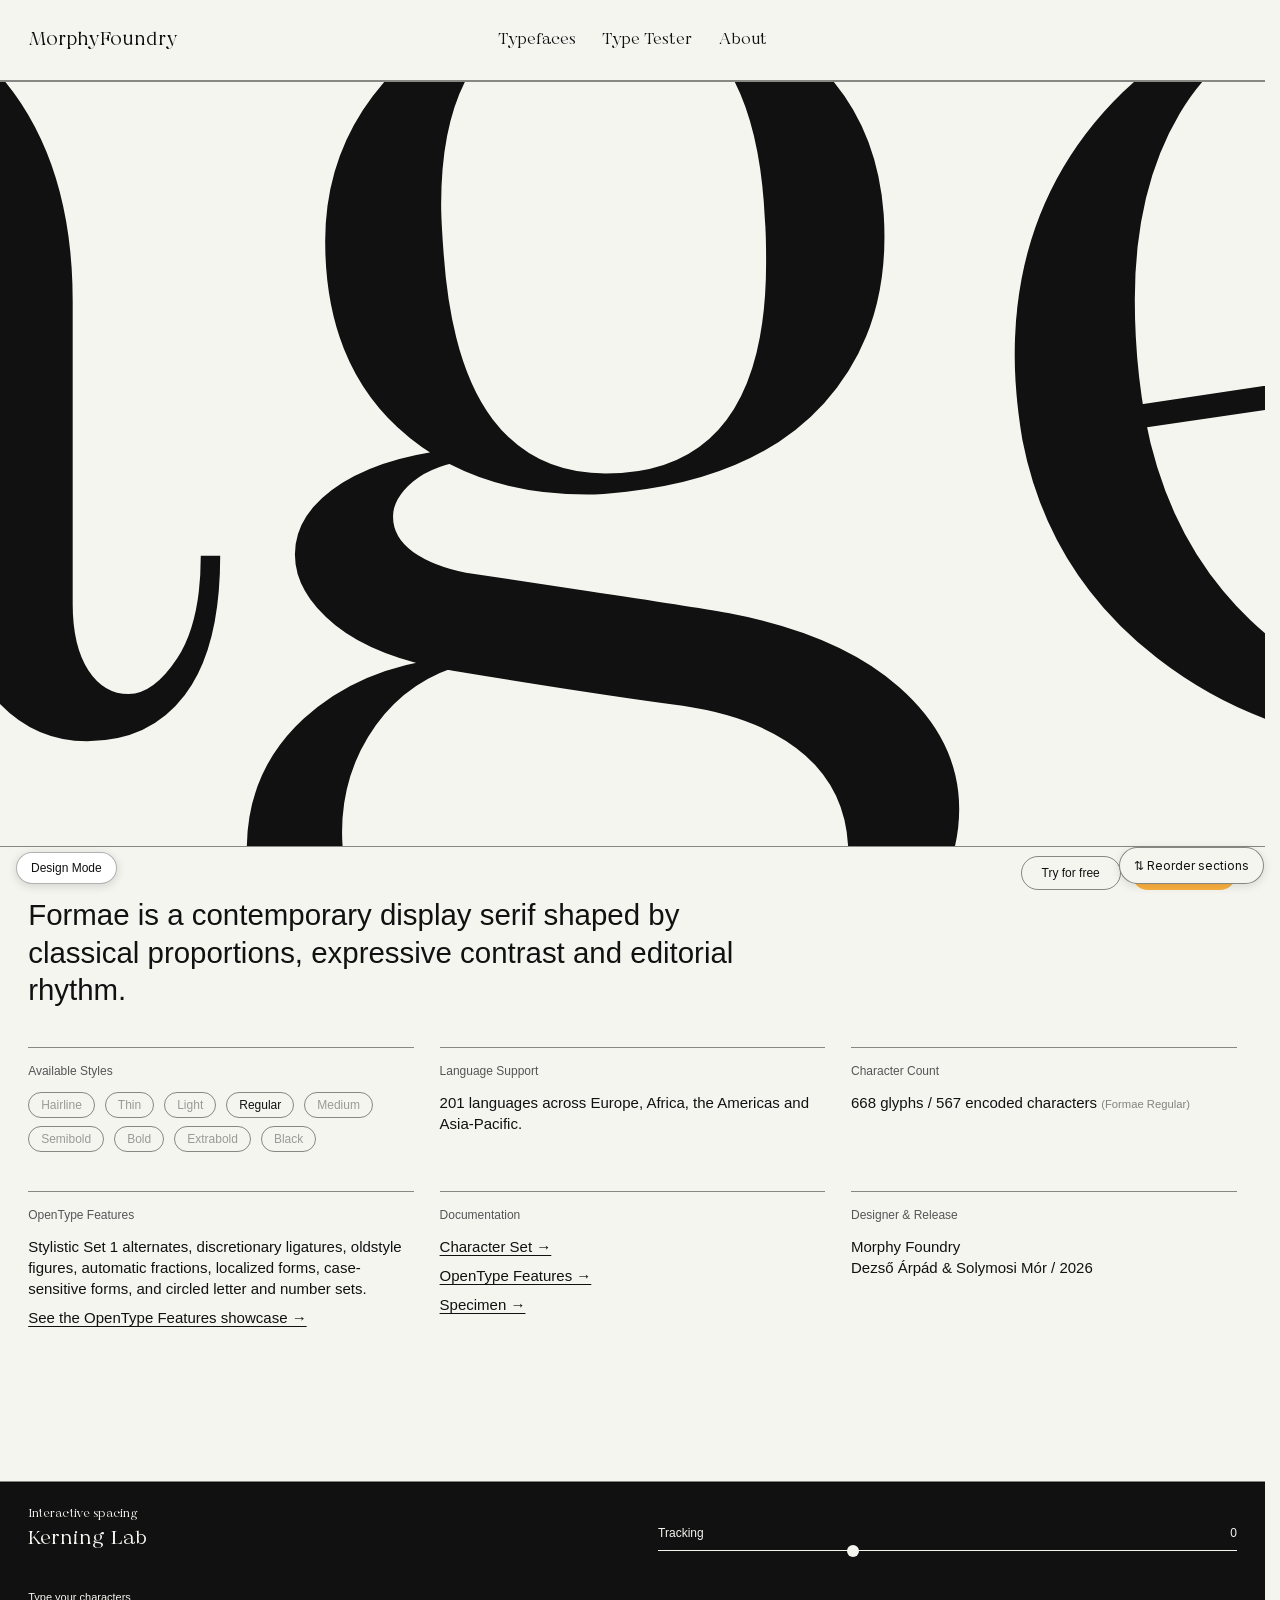
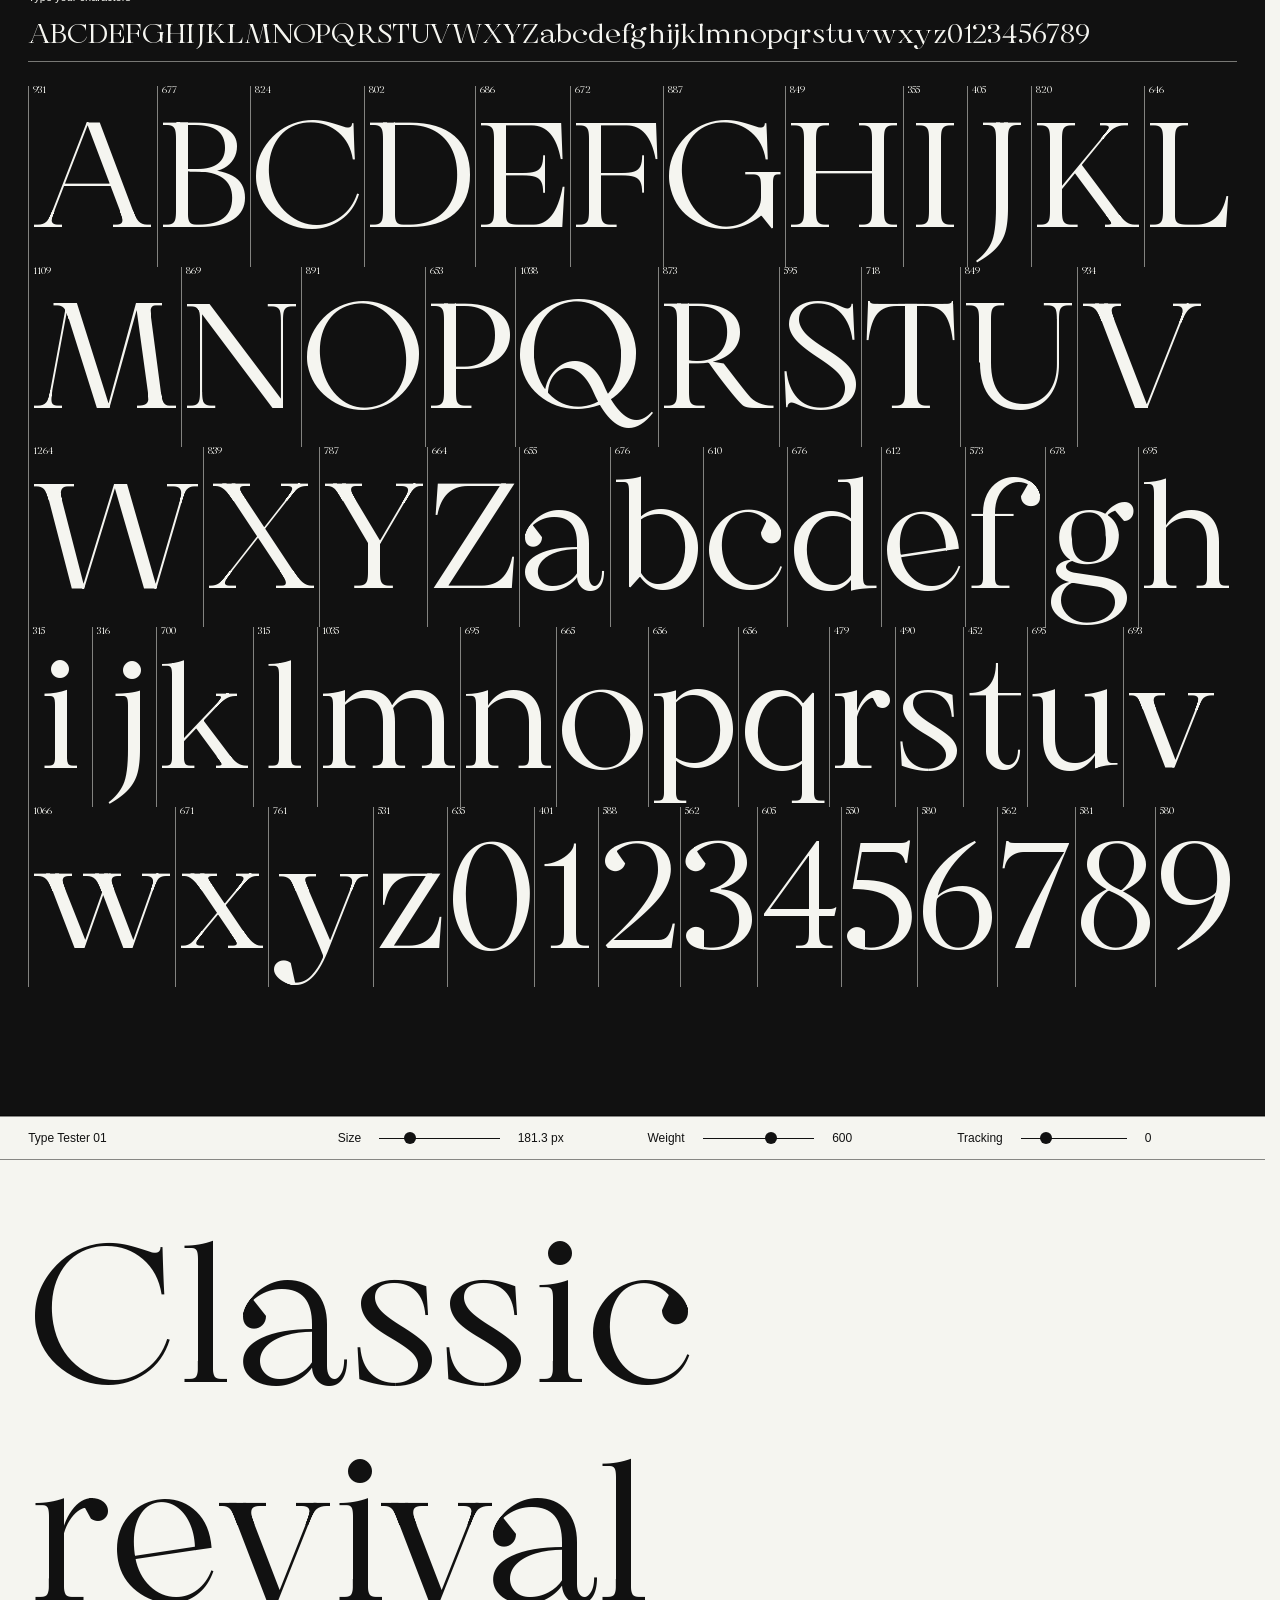
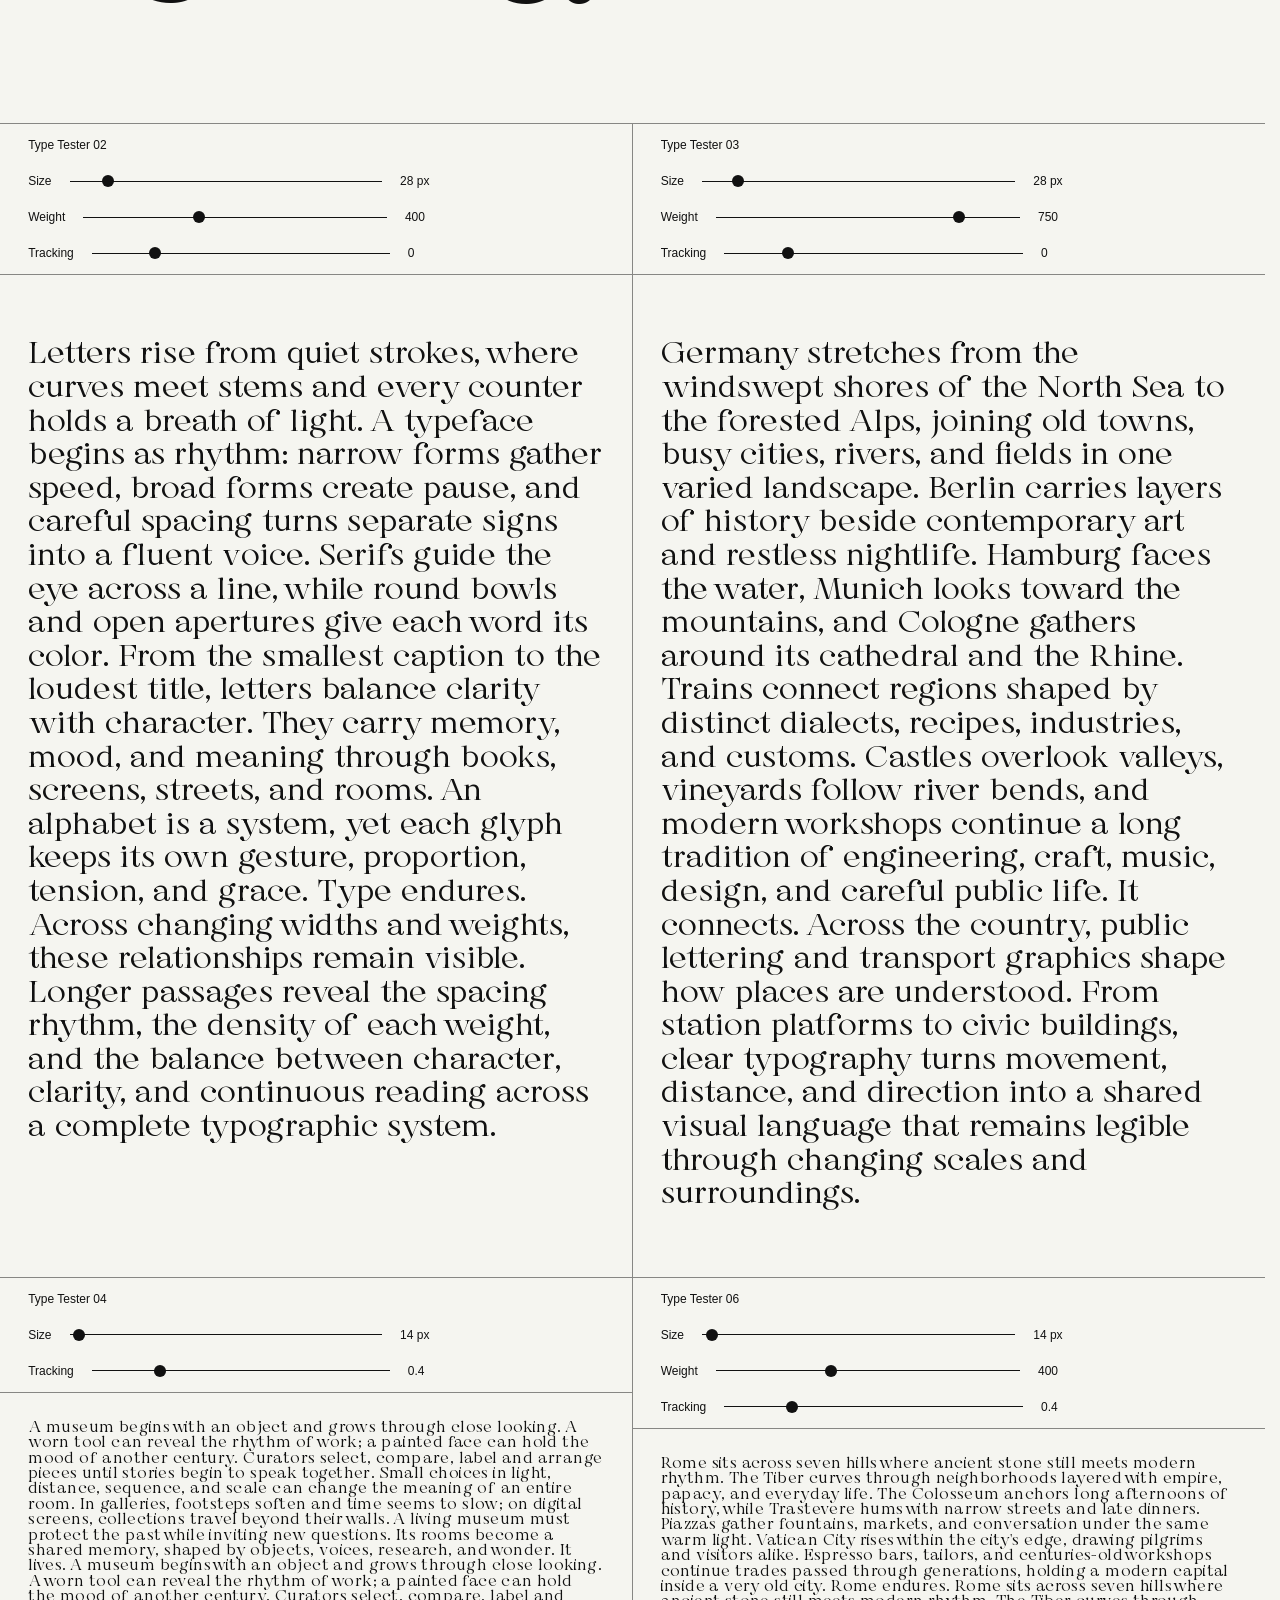
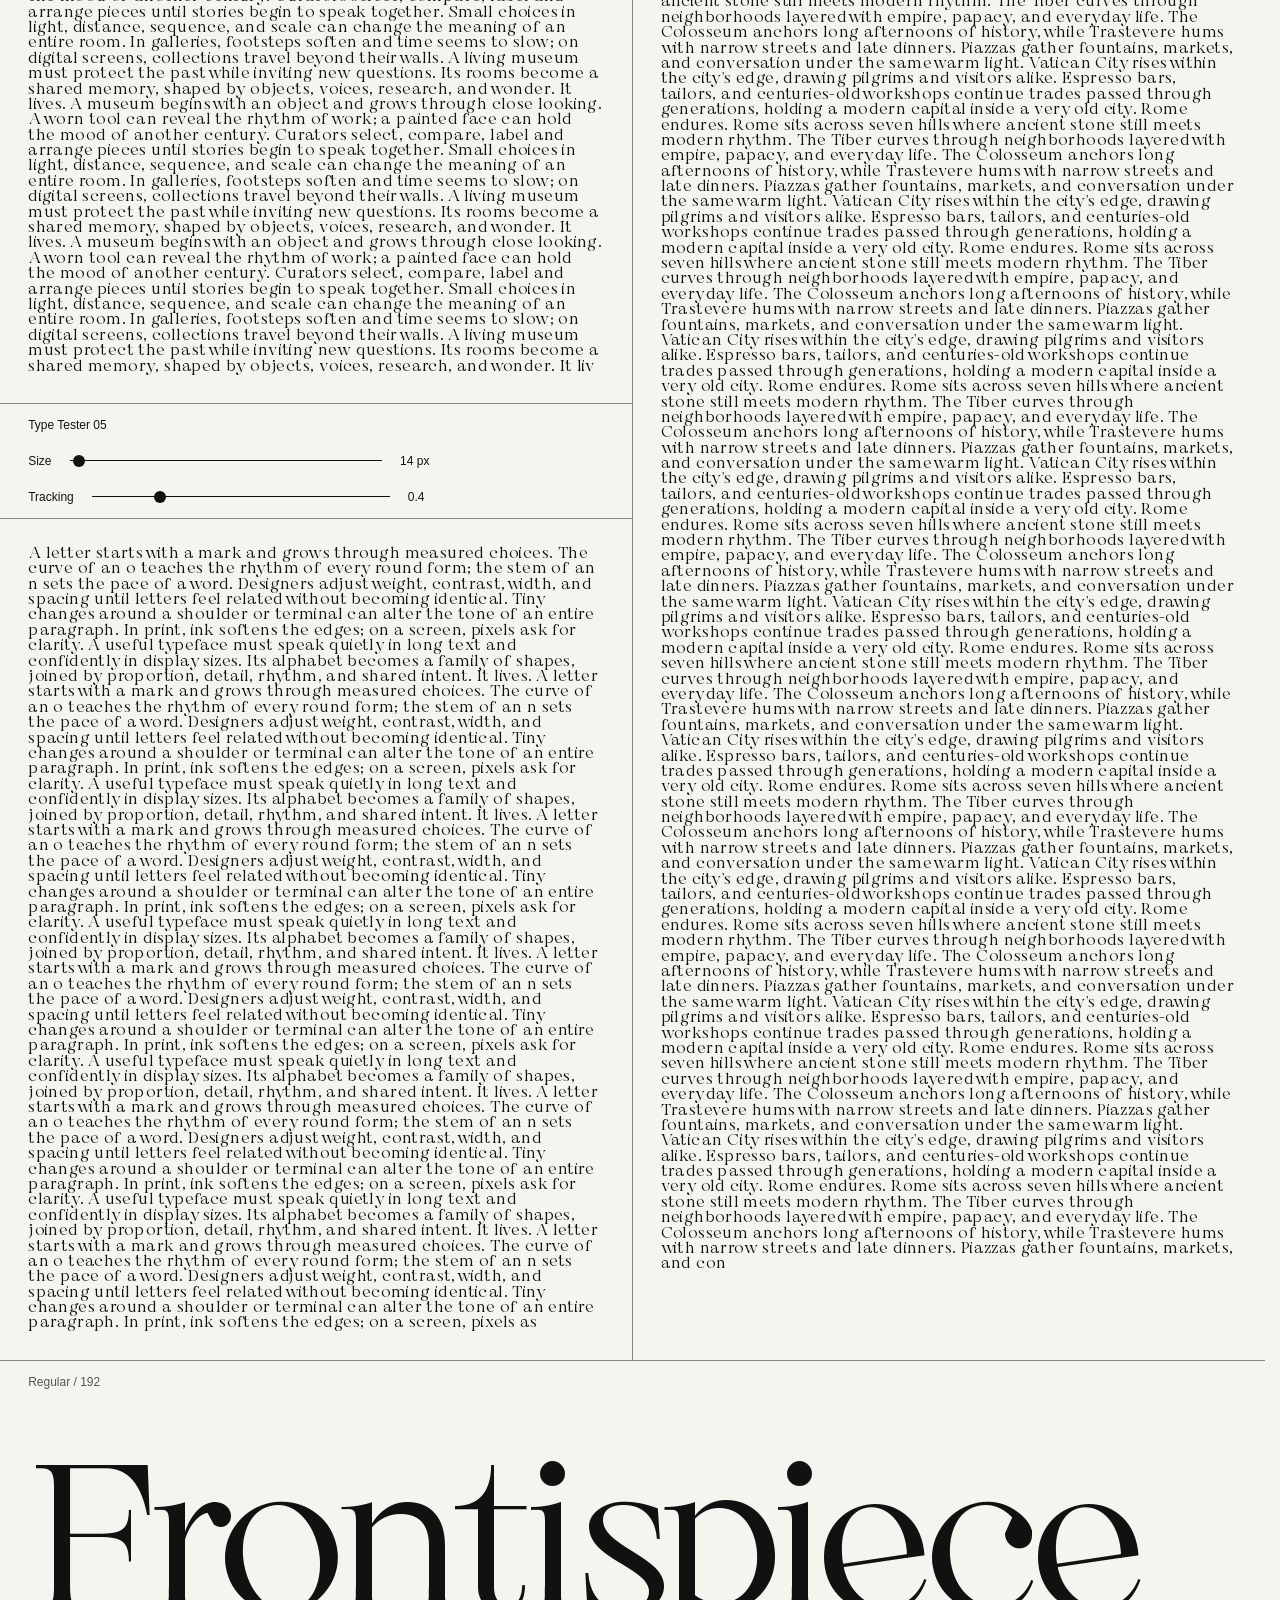
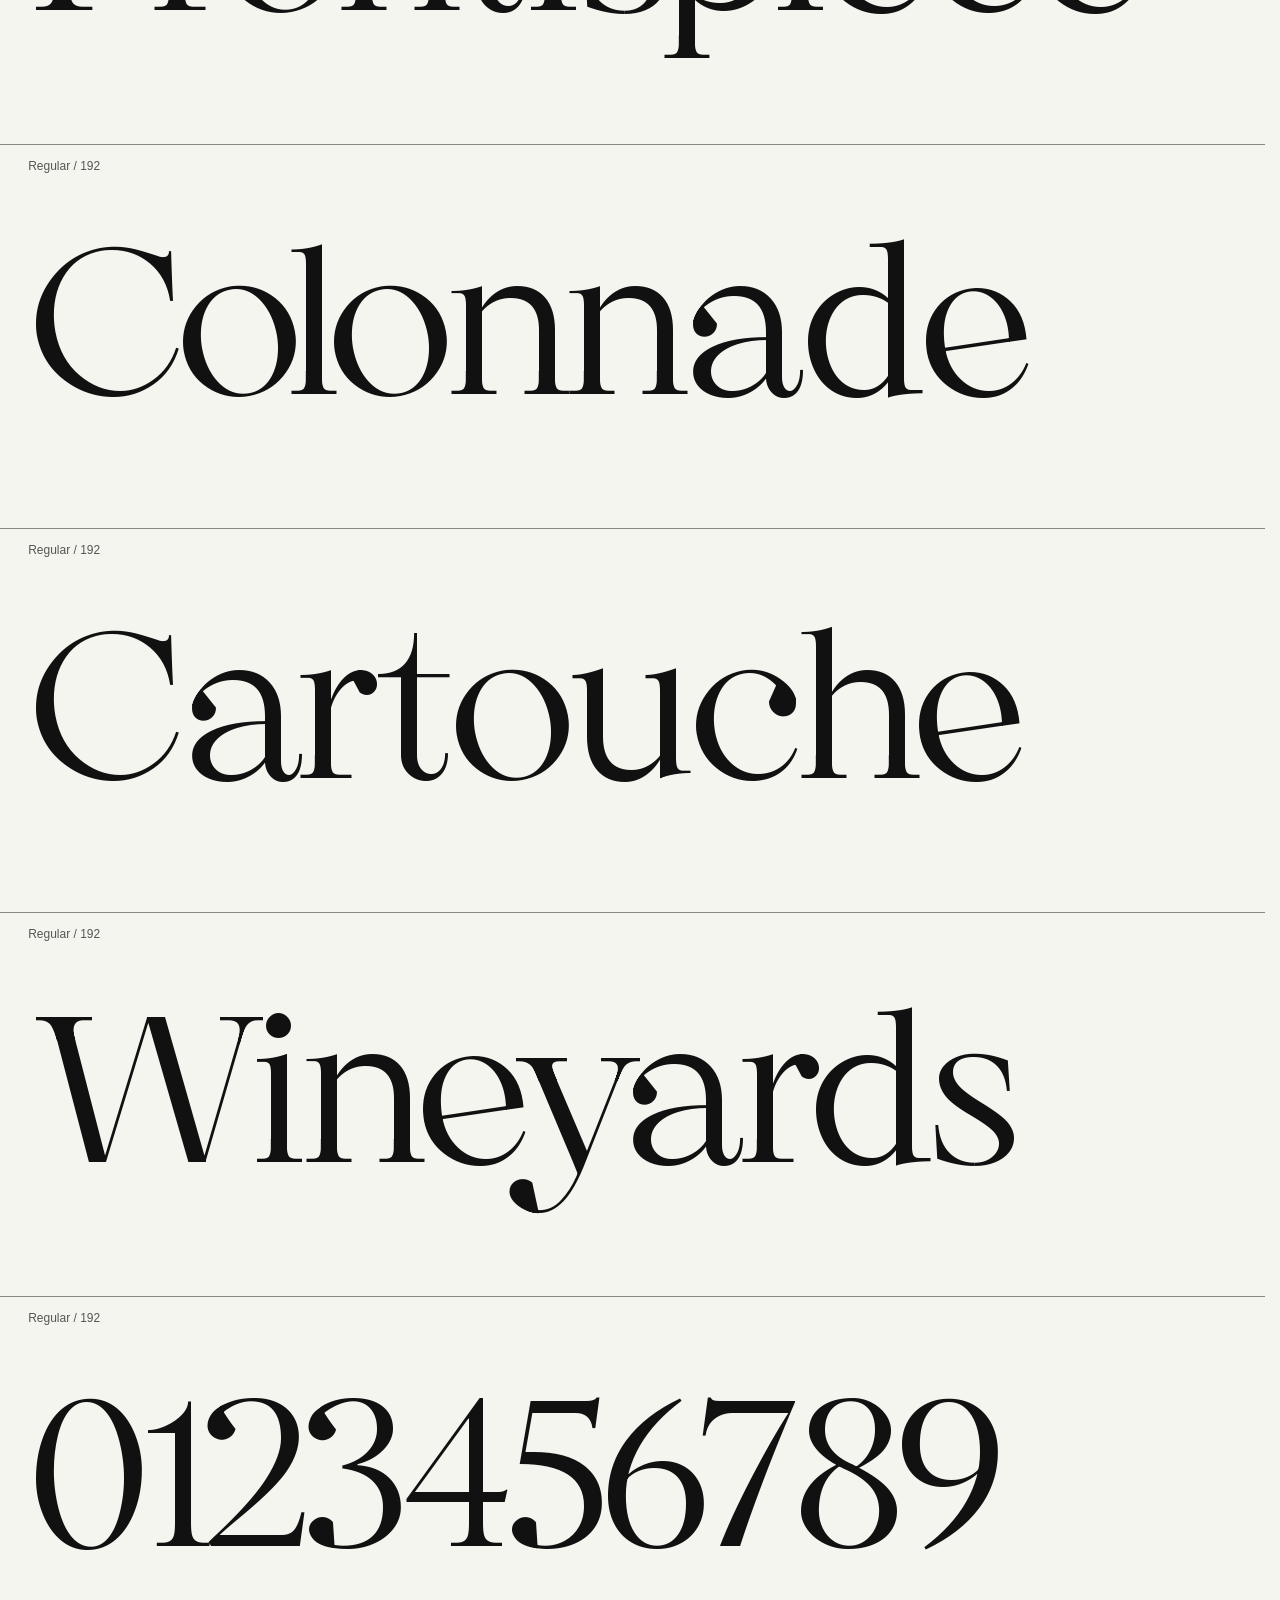
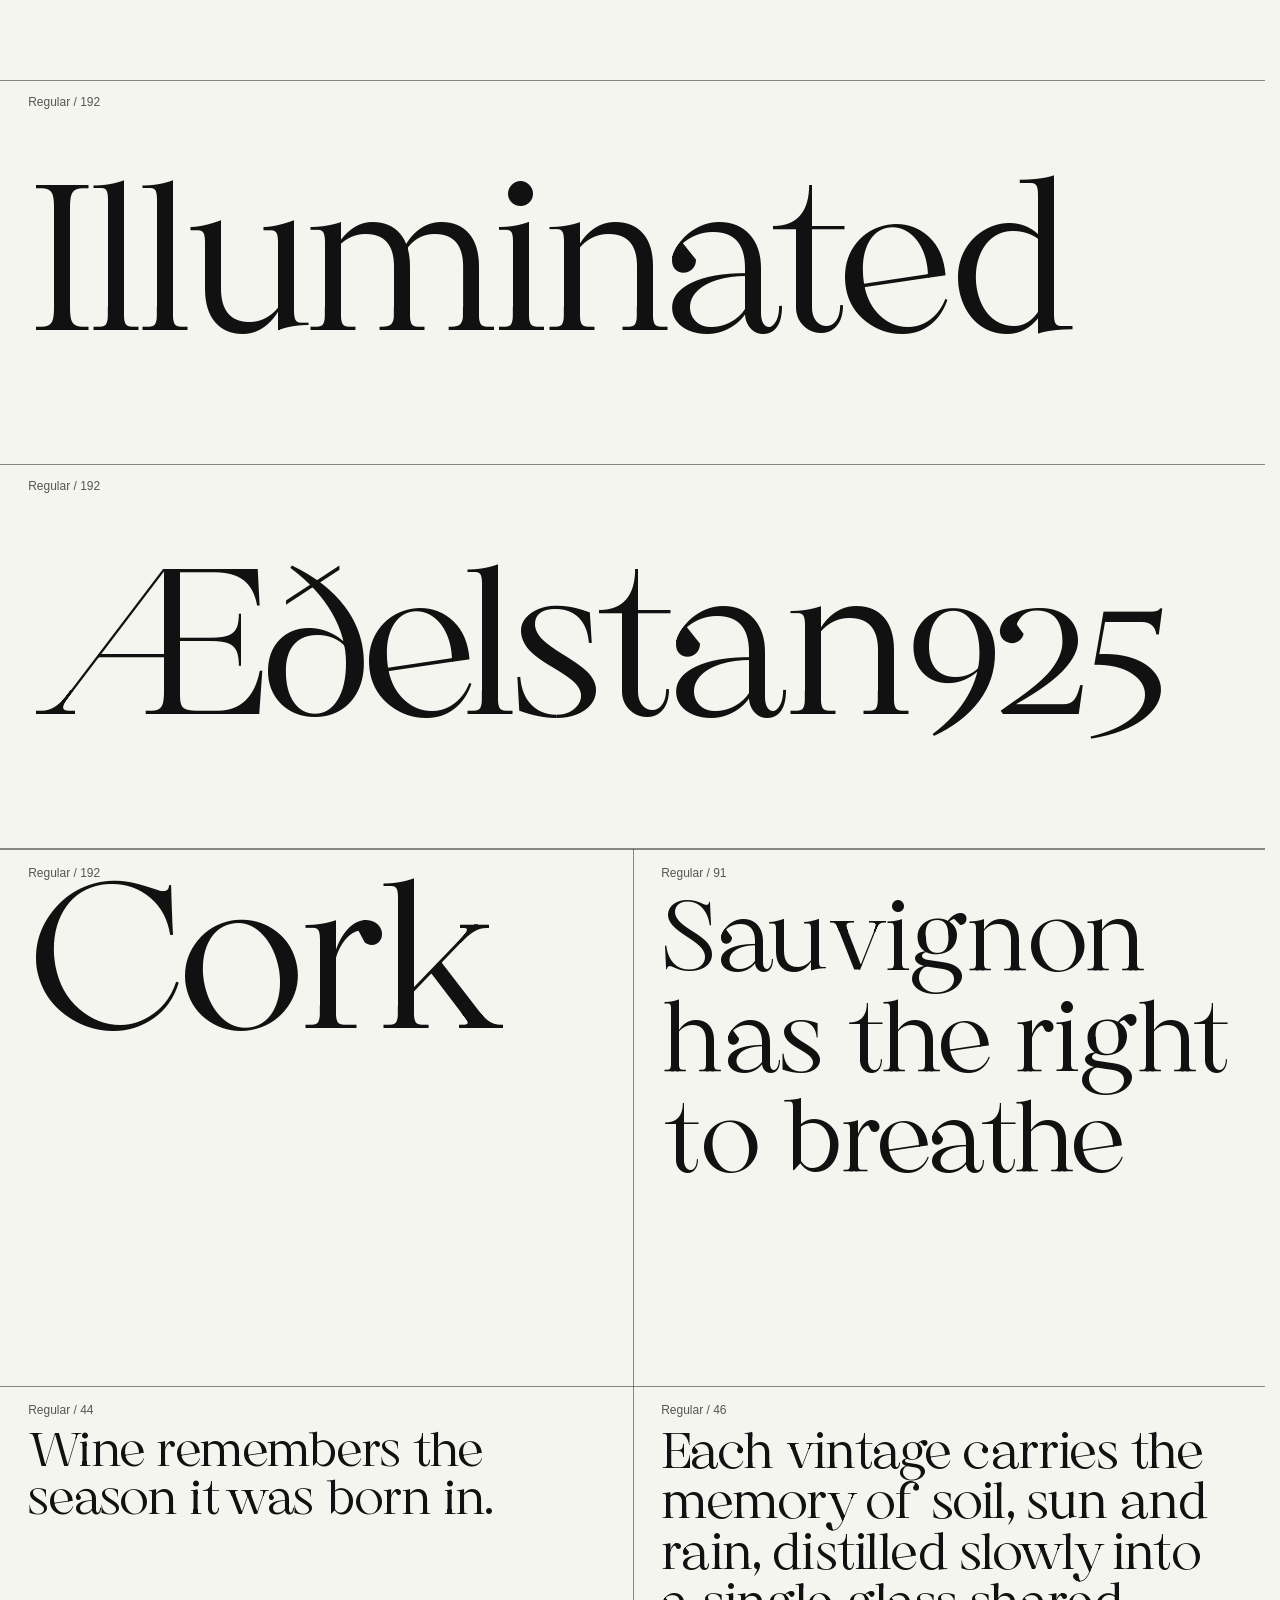
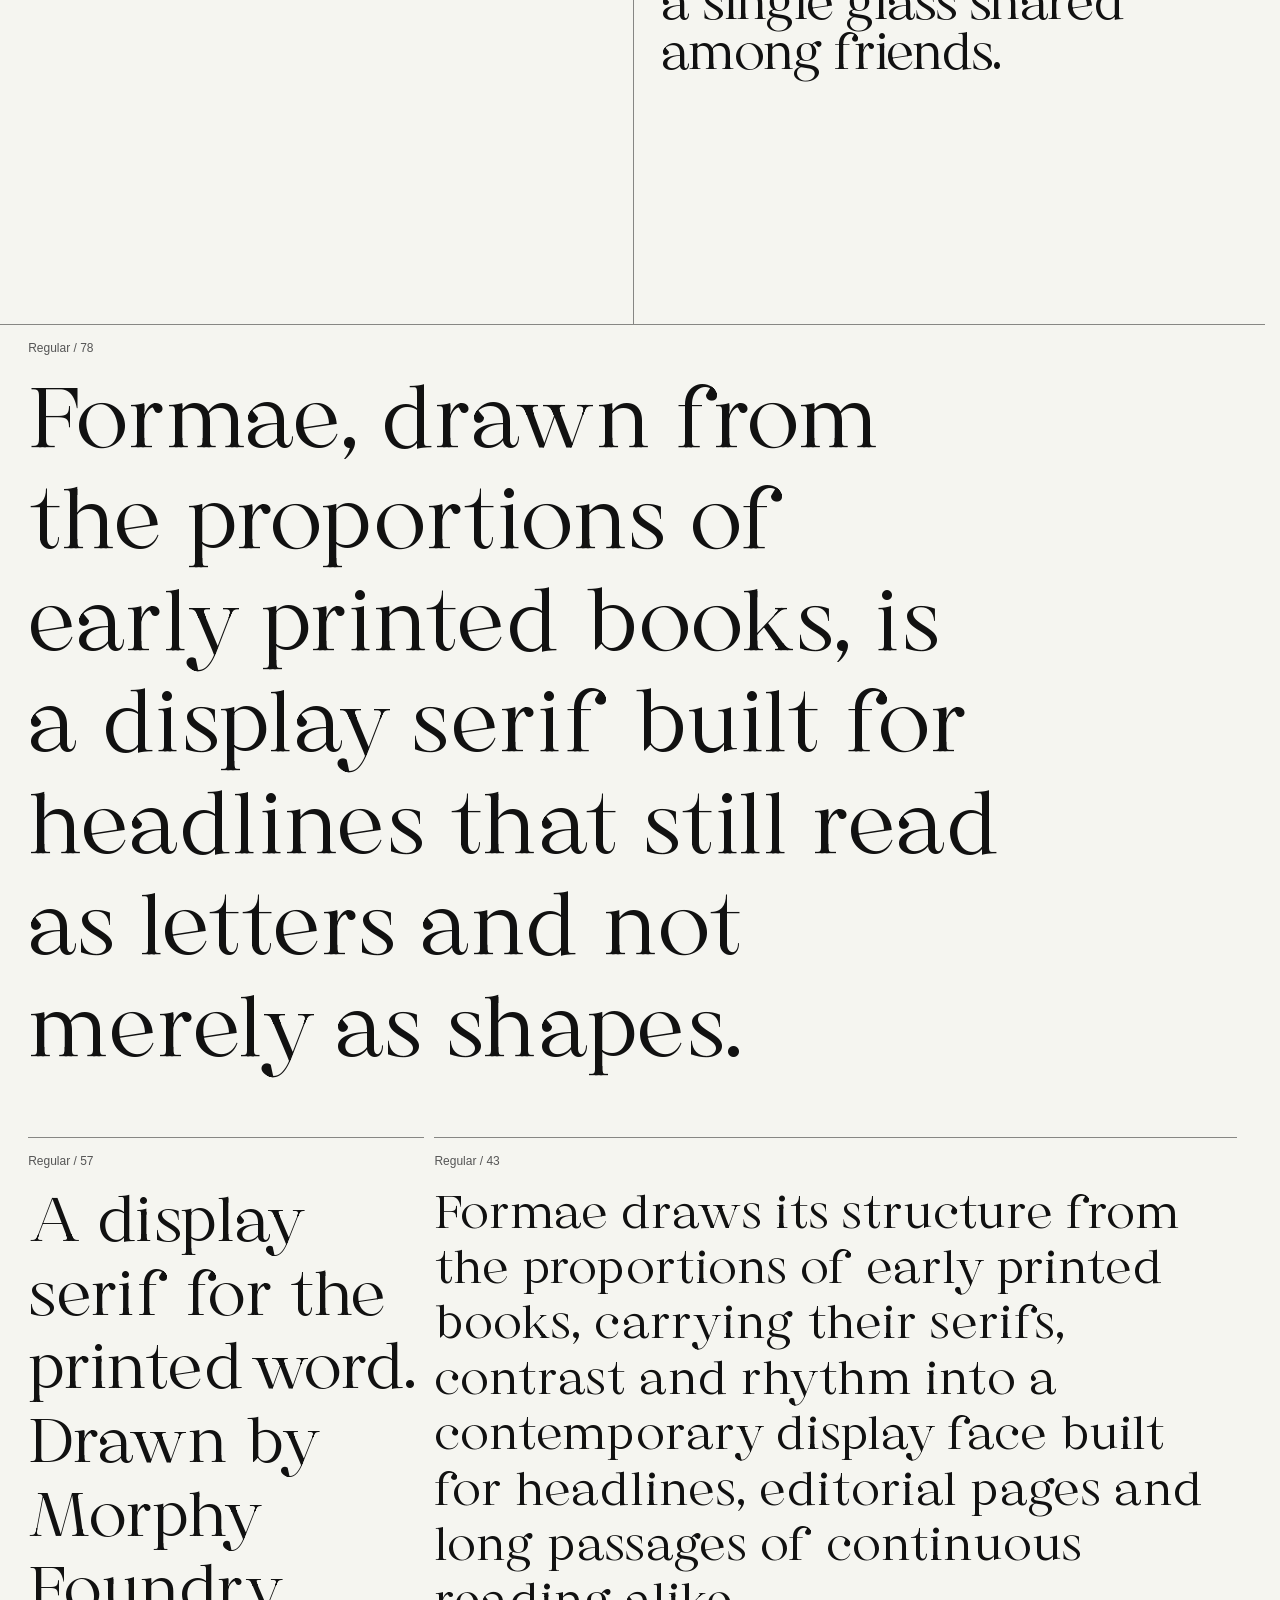
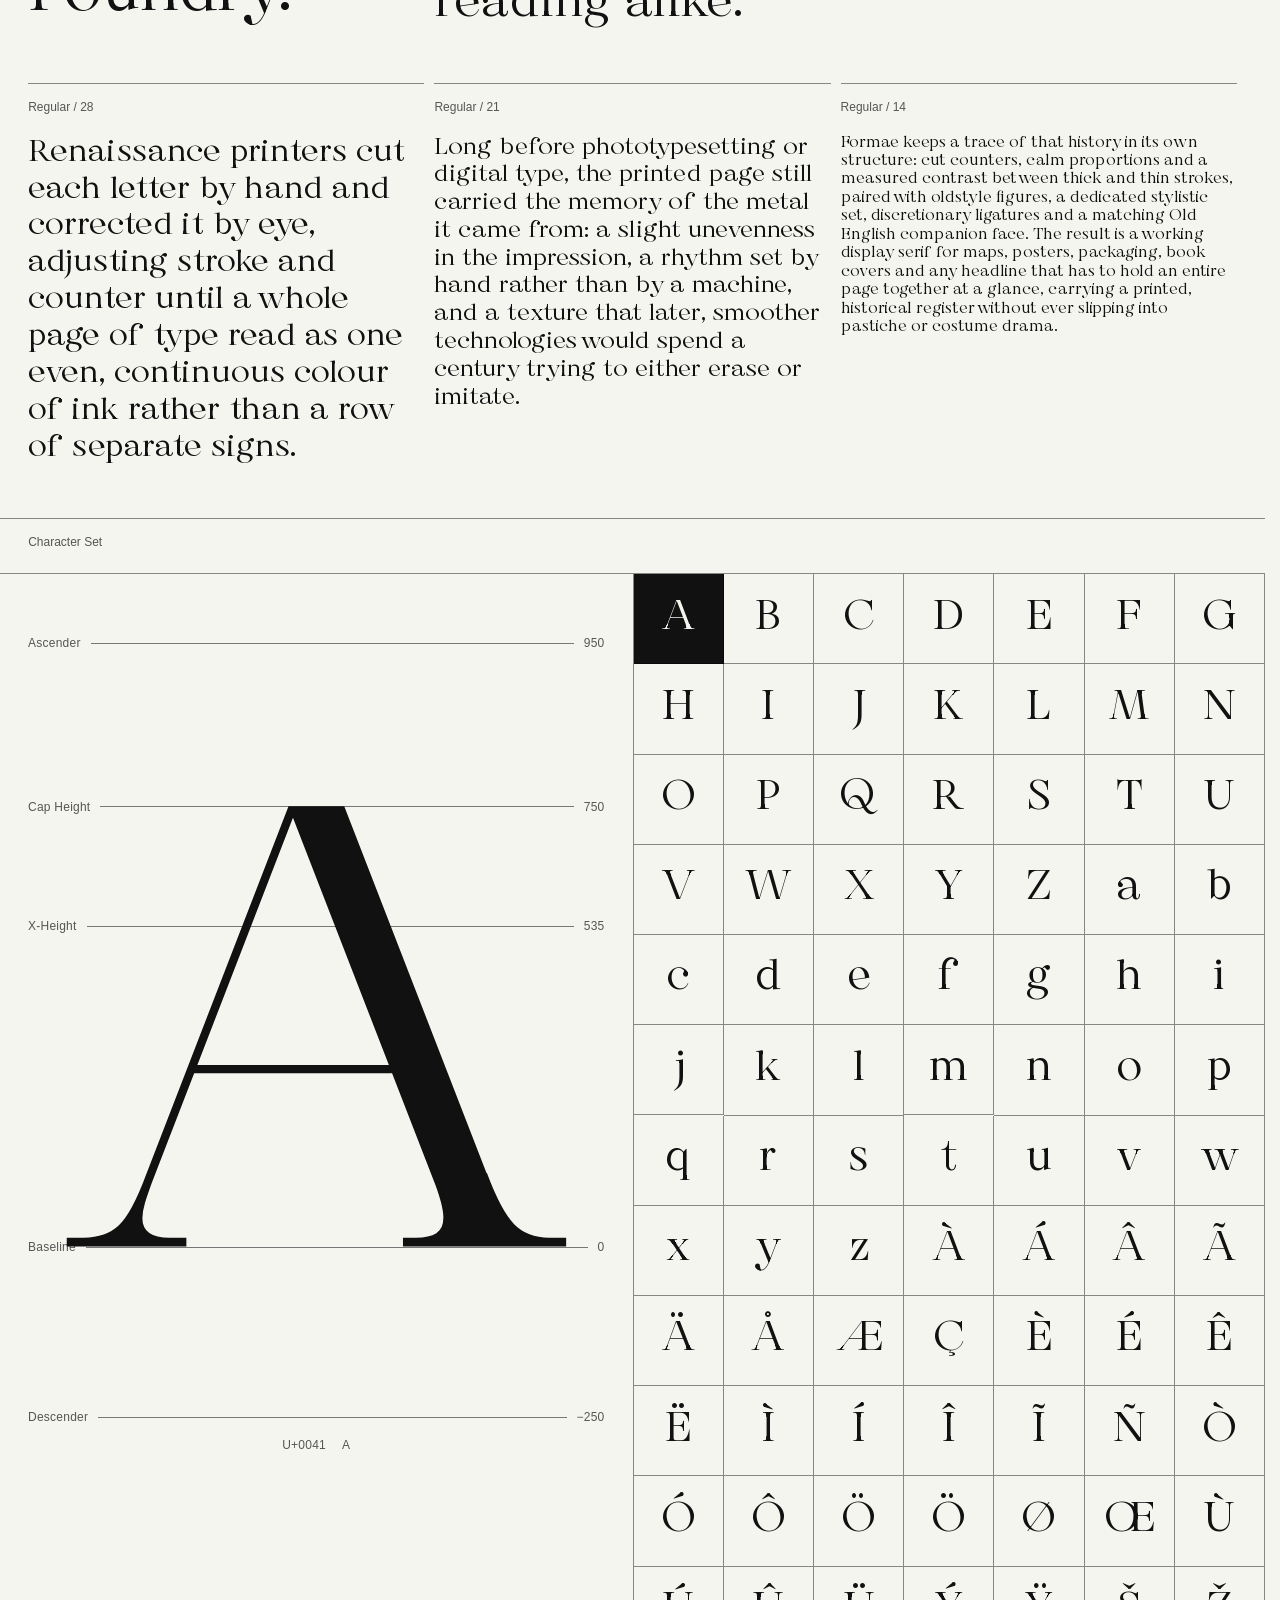
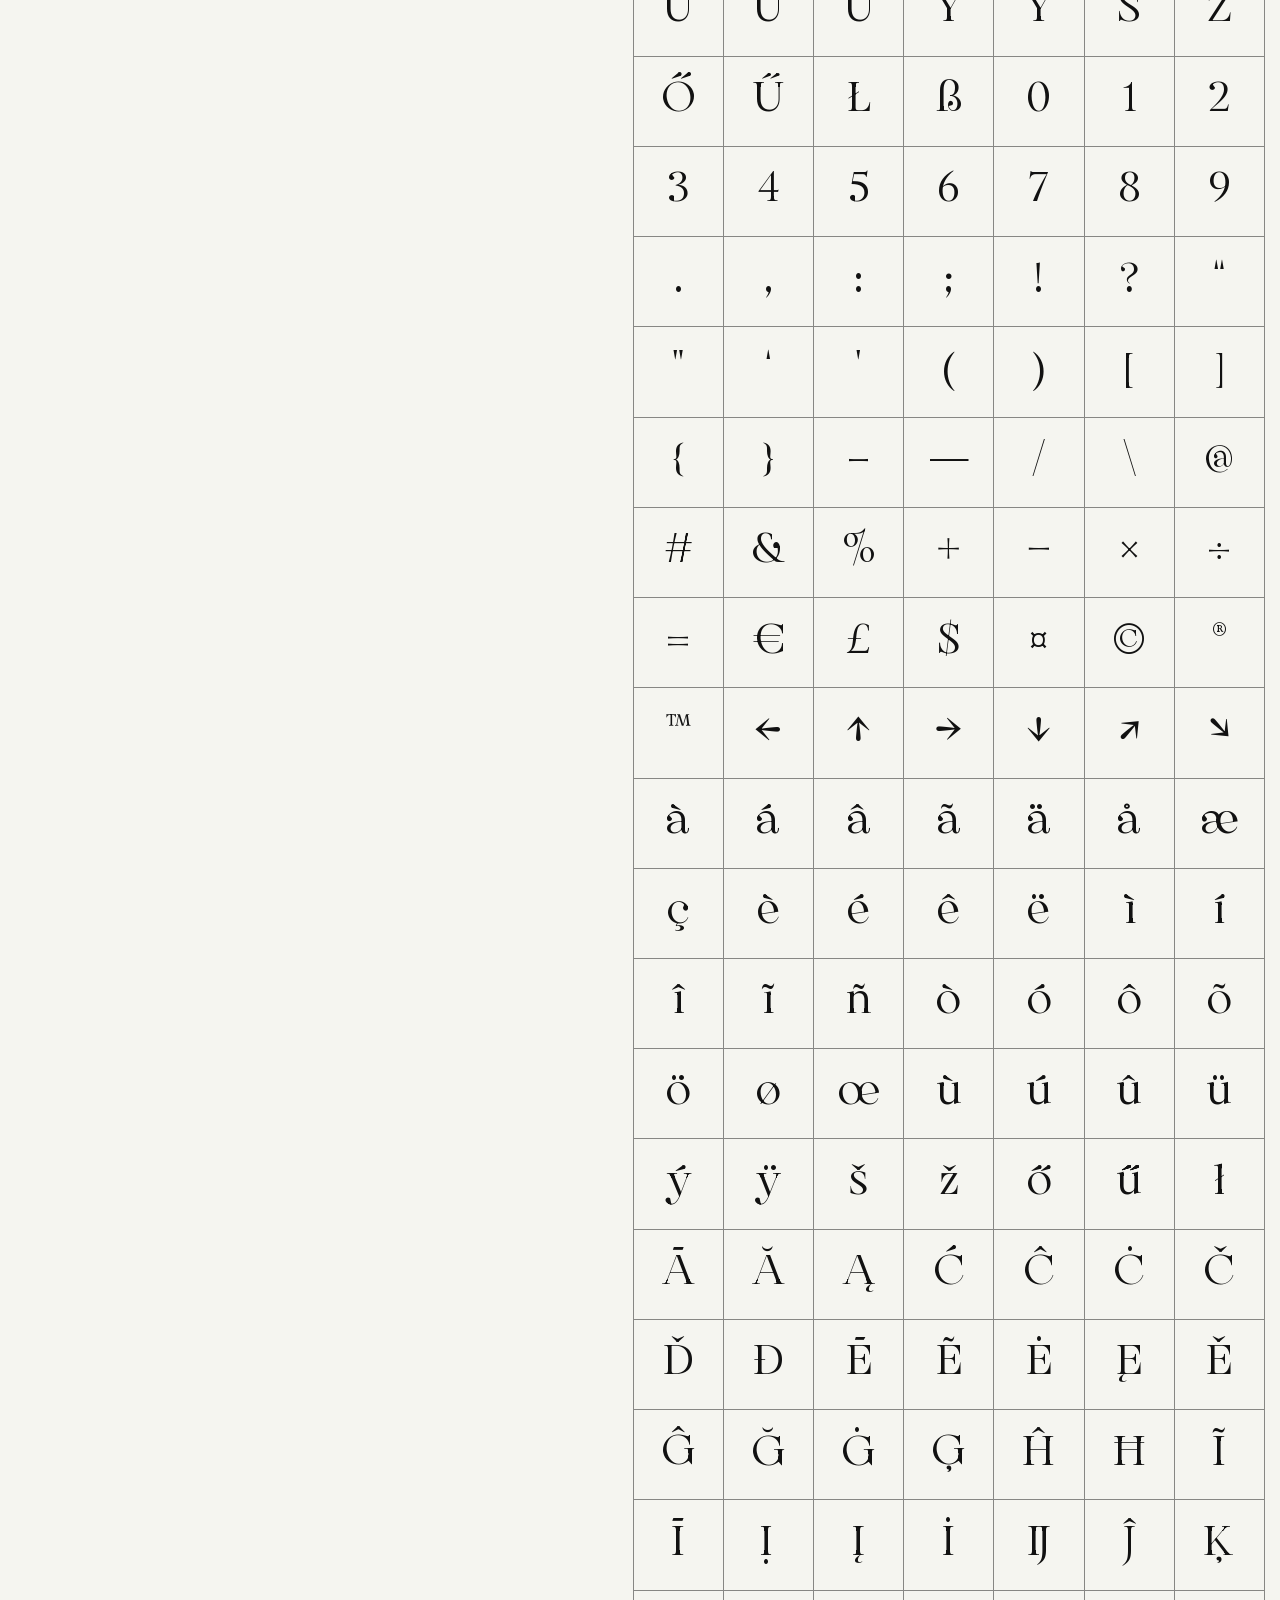
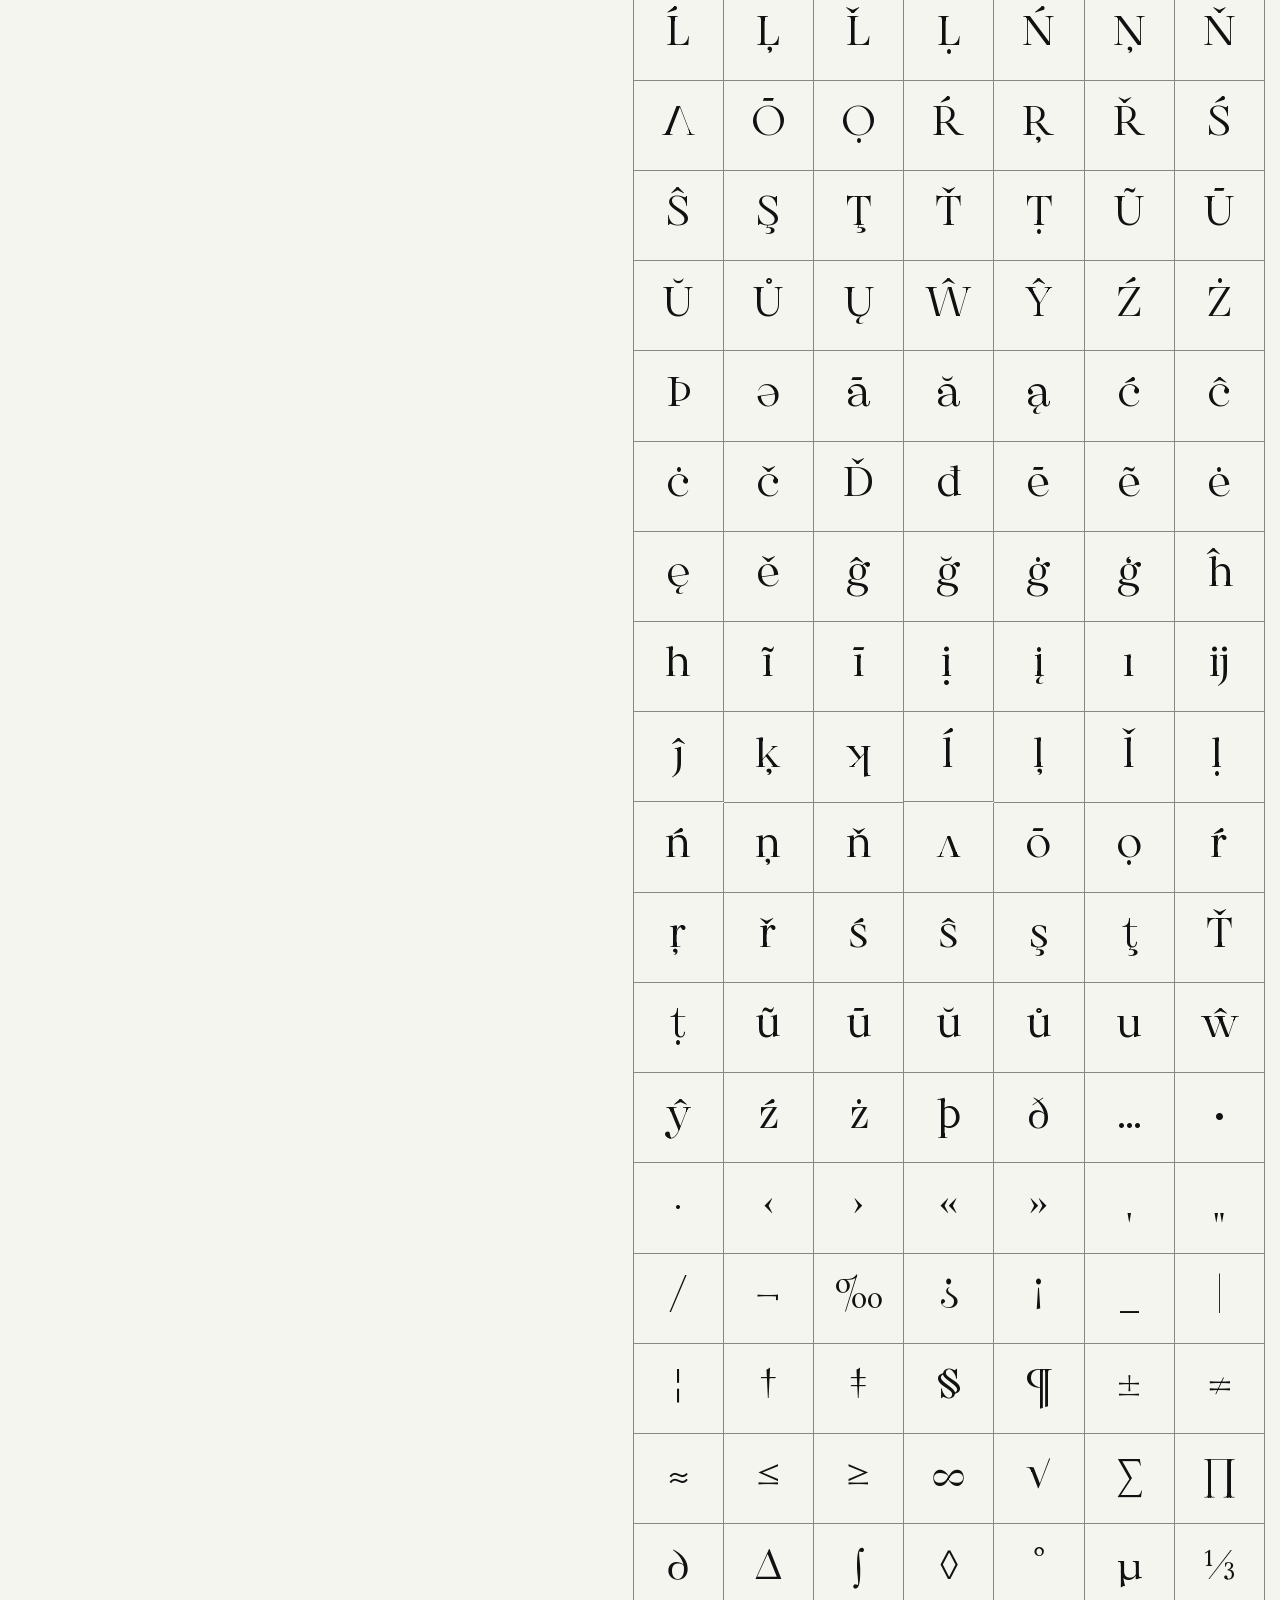
==== formae/index.html @ 5bac2dbb "Add Design Mode: click-to-inspect box-model editor A dev-only overlay for adjusting spacing visually" ====
<!DOCTYPE html>
<html lang="en">

<head>
  <meta charset="UTF-8">
  <meta name="viewport" content="width=device-width, initial-scale=1.0">

  <title>Formae — MorphyFoundry</title>

  <link rel="stylesheet" href="style.css?v=design-mode1">
</head>


<body>

  <!-- =========================
       NAVIGATION
  ========================== -->

  <header class="header">

    <a class="brand" href="../">
      MorphyFoundry
    </a>

    <nav class="nav">
      <a href="#typefaces">Typefaces</a>
      <a href="#tester">Type Tester</a>
      <a href="#about">About</a>
    </nav>

    <div class="header-actions" id="header-actions"></div>

  </header>



  <main>

    <!-- =========================
         TYPE SPECIMEN SLIDER
    ========================== -->

    <section class="type-slider" id="type-slider" aria-label="Formae typographic specimen">

      <div class="type-slider-viewport">
        <div class="type-slider-track" id="type-slider-track"></div>
      </div>

    </section>


    <!-- =========================
         FONT INFO
    ========================== -->

    <section class="font-info" id="font-info" aria-labelledby="font-info-title">

      <div class="font-info-header" id="font-info-header">
        <span class="section-title font-info-title" id="font-info-title">Font Info</span>

        <div class="font-info-actions" id="font-info-actions">
          <a class="font-info-action font-info-action-outline" href="#tester">Try for free</a>
          <a class="font-info-action font-info-action-solid" href="#cta">Buy the font</a>
        </div>
      </div>

      <div class="font-info-grid">

        <div class="font-info-block font-info-block-description">
          <p>Formae is a contemporary display serif shaped by classical proportions, expressive contrast and editorial rhythm.</p>
        </div>

        <div class="font-info-block font-info-block-styles">
          <h3>Available Styles</h3>
          <ul class="font-info-style-list">
            <li>Hairline</li>
            <li>Thin</li>
            <li>Light</li>
            <li class="font-info-style-ready">Regular</li>
            <li>Medium</li>
            <li>Semibold</li>
            <li>Bold</li>
            <li>Extrabold</li>
            <li>Black</li>
          </ul>
        </div>

        <div class="font-info-block font-info-block-languages">
          <h3>Language Support</h3>
          <p>201 languages across Europe, Africa, the Americas and Asia-Pacific.</p>
        </div>

        <div class="font-info-block font-info-block-glyphs">
          <h3>Character Count</h3>
          <p><strong>668</strong> glyphs&nbsp;/&nbsp;<strong>567</strong> encoded characters <span class="font-info-note">(Formae Regular)</span></p>
        </div>

        <div class="font-info-block font-info-block-features">
          <h3>OpenType Features</h3>
          <p>Stylistic Set 1 alternates, discretionary ligatures, oldstyle figures, automatic fractions, localized forms, case-sensitive forms, and circled letter and number sets.</p>
          <a href="#opentype-features">See the OpenType Features showcase →</a>
        </div>

        <div class="font-info-block font-info-block-links">
          <h3>Documentation</h3>
          <a href="#characters">Character Set →</a>
          <a href="#opentype-features">OpenType Features →</a>
          <a href="#specimen">Specimen →</a>
        </div>

        <div class="font-info-block font-info-block-credits">
          <h3>Designer &amp; Release</h3>
          <p>Morphy Foundry<br>Dezső Árpád &amp; Solymosi Mór / 2026</p>
        </div>

      </div>

    </section>


    <!-- =========================
         KERNING LAB
    ========================== -->

    <section class="kerning-lab" aria-labelledby="kerning-lab-title">

      <div class="kerning-toolbar">
        <div>
          <span class="kerning-kicker">Interactive spacing</span>
          <h2 id="kerning-lab-title">Kerning Lab</h2>
        </div>

        <label class="kerning-control">
          <span>Tracking <output id="kerning-tracking-value">0</output></span>
          <input id="kerning-tracking" type="range" min="-40" max="80" value="0" step="1">
        </label>
      </div>

      <label class="kerning-input-label" for="kerning-source">Type your characters</label>
      <input class="kerning-source" id="kerning-source" type="text" value="ABCDEFGHIJKLMNOPQRSTUVWXYZabcdefghijklmnopqrstuvwxyz0123456789" maxlength="96" autocomplete="off" spellcheck="false">

      <div class="kerning-glyphs" id="kerning-glyphs" aria-live="polite"></div>

    </section>



    <!-- =========================
         TYPEFACE INTRO
    ========================== -->

    <div id="typefaces" aria-hidden="true"></div>



    <!-- =========================
         TYPE TESTER
    ========================== -->

    <section class="tester-section" id="tester" aria-label="Type Tester">


      <div class="tester-unit">
        <div class="tester-controls">
          <span class="tester-title">Type Tester 01</span>
          <div class="control">
            <label for="font-size-1">Size</label>
            <input id="font-size-1" data-control="size" type="range" min="22" max="900" value="225">
            <span data-value="size">225 px</span>
          </div>
          <div class="control">
            <label for="font-weight-1">Weight</label>
            <input id="font-weight-1" data-control="weight" type="range" min="100" max="900" value="600" step="1">
            <span data-value="weight">600</span>
          </div>
          <div class="control">
            <label for="tracking-1">Tracking</label>
            <input id="tracking-1" data-control="tracking" type="range" min="-5" max="20" value="0" step="0.1">
            <span data-value="tracking">0</span>
          </div>
        </div>
        <div class="tester tester-medium" contenteditable="true" spellcheck="false">Classic revival</div>
      </div>

      <div class="tester-unit">
        <div class="tester-controls">
          <span class="tester-title">Type Tester 02</span>
          <div class="control">
            <label for="font-size-2">Size</label>
            <input id="font-size-2" data-control="size" type="range" min="24" max="350" value="59.6" step="0.1">
            <span data-value="size">59.6 px</span>
          </div>
          <div class="control">
            <label for="font-weight-2">Weight</label>
            <input id="font-weight-2" data-control="weight" type="range" min="100" max="900" value="400" step="1">
            <span data-value="weight">400</span>
          </div>
          <div class="control">
            <label for="tracking-2">Tracking</label>
            <input id="tracking-2" data-control="tracking" type="range" min="-5" max="20" value="0" step="0.1">
            <span data-value="tracking">0</span>
          </div>
        </div>
        <div class="tester tester-small" contenteditable="true" spellcheck="false">Letters rise from quiet strokes, where curves meet stems and every counter holds a breath of light. A typeface begins as rhythm: narrow forms gather speed, broad forms create pause, and careful spacing turns separate signs into a fluent voice. Serifs guide the eye across a line, while round bowls and open apertures give each word its color. From the smallest caption to the loudest title, letters balance clarity with character. They carry memory, mood, and meaning through books, screens, streets, and rooms. An alphabet is a system, yet each glyph keeps its own gesture, proportion, tension, and grace. Type endures. Across changing widths and weights, these relationships remain visible. Longer passages reveal the spacing rhythm, the density of each weight, and the balance between character, clarity, and continuous reading across a complete typographic system.</div>
      </div>

      <div class="tester-unit">
        <div class="tester-controls">
          <span class="tester-title">Type Tester 03</span>
          <div class="control">
            <label for="font-size-3">Size</label>
            <input id="font-size-3" data-control="size" type="range" min="24" max="350" value="56">
            <span data-value="size">56 px</span>
          </div>
          <div class="control">
            <label for="font-weight-3">Weight</label>
            <input id="font-weight-3" data-control="weight" type="range" min="100" max="900" value="750" step="1">
            <span data-value="weight">750</span>
          </div>
          <div class="control">
            <label for="tracking-3">Tracking</label>
            <input id="tracking-3" data-control="tracking" type="range" min="-5" max="20" value="0" step="0.1">
            <span data-value="tracking">0</span>
          </div>
        </div>
        <div class="tester tester-small" contenteditable="true" spellcheck="false">Germany stretches from the windswept shores of the North Sea to the forested Alps, joining old towns, busy cities, rivers, and fields in one varied landscape. Berlin carries layers of history beside contemporary art and restless nightlife. Hamburg faces the water, Munich looks toward the mountains, and Cologne gathers around its cathedral and the Rhine. Trains connect regions shaped by distinct dialects, recipes, industries, and customs. Castles overlook valleys, vineyards follow river bends, and modern workshops continue a long tradition of engineering, craft, music, design, and careful public life. It connects. Across the country, public lettering and transport graphics shape how places are understood. From station platforms to civic buildings, clear typography turns movement, distance, and direction into a shared visual language that remains legible through changing scales and surroundings.</div>
      </div>

      <div class="tester-unit">
        <div class="tester-controls">
          <span class="tester-title">Type Tester 04</span>
          <div class="control">
            <label for="font-size-4">Size</label>
            <input id="font-size-4" data-control="size" type="range" min="12" max="350" value="16">
            <span data-value="size">16 px</span>
          </div>
          <div class="control">
            <label for="tracking-4">Tracking</label>
            <input id="tracking-4" data-control="tracking" type="range" min="-5" max="20" value="0.4" step="0.1">
            <span data-value="tracking">0.4</span>
          </div>
        </div>
        <div class="tester tester-micro" data-fill-repeats="4" contenteditable="true" spellcheck="false">A museum begins with an object and grows through close looking. A worn tool can reveal the rhythm of work; a painted face can hold the mood of another century. Curators select, compare, label and arrange pieces until stories begin to speak together. Small choices in light, distance, sequence, and scale can change the meaning of an entire room. In galleries, footsteps soften and time seems to slow; on digital screens, collections travel beyond their walls. A living museum must protect the past while inviting new questions. Its rooms become a shared memory, shaped by objects, voices, research, and wonder. It lives.</div>
      </div>

      <div class="tester-unit">
        <div class="tester-controls">
          <span class="tester-title">Type Tester 05</span>
          <div class="control">
            <label for="font-size-5">Size</label>
            <input id="font-size-5" data-control="size" type="range" min="12" max="350" value="16">
            <span data-value="size">16 px</span>
          </div>
          <div class="control">
            <label for="tracking-5">Tracking</label>
            <input id="tracking-5" data-control="tracking" type="range" min="-5" max="20" value="0.4" step="0.1">
            <span data-value="tracking">0.4</span>
          </div>
        </div>
        <div class="tester tester-micro" data-fill-repeats="5.675" contenteditable="true" spellcheck="false">A letter starts with a mark and grows through measured choices. The curve of an o teaches the rhythm of every round form; the stem of an n sets the pace of a word. Designers adjust weight, contrast, width, and spacing until letters feel related without becoming identical. Tiny changes around a shoulder or terminal can alter the tone of an entire paragraph. In print, ink softens the edges; on a screen, pixels ask for clarity. A useful typeface must speak quietly in long text and confidently in display sizes. Its alphabet becomes a family of shapes, joined by proportion, detail, rhythm, and shared intent. It lives.</div>
      </div>

      <div class="tester-unit">
        <div class="tester-controls">
          <span class="tester-title">Type Tester 06</span>
          <div class="control">
            <label for="font-size-6">Size</label>
            <input id="font-size-6" data-control="size" type="range" min="12" max="350" value="16">
            <span data-value="size">16 px</span>
          </div>
          <div class="control">
            <label for="font-weight-6">Weight</label>
            <input id="font-weight-6" data-control="weight" type="range" min="100" max="900" value="400" step="1">
            <span data-value="weight">400</span>
          </div>
          <div class="control">
            <label for="tracking-6">Tracking</label>
            <input id="tracking-6" data-control="tracking" type="range" min="-5" max="20" value="0.4" step="0.1">
            <span data-value="tracking">0.4</span>
          </div>
        </div>
        <div class="tester tester-micro" data-fill-repeats="10.55" contenteditable="true" spellcheck="false">Rome sits across seven hills where ancient stone still meets modern rhythm. The Tiber curves through neighborhoods layered with empire, papacy, and everyday life. The Colosseum anchors long afternoons of history, while Trastevere hums with narrow streets and late dinners. Piazzas gather fountains, markets, and conversation under the same warm light. Vatican City rises within the city's edge, drawing pilgrims and visitors alike. Espresso bars, tailors, and centuries-old workshops continue trades passed through generations, holding a modern capital inside a very old city. Rome endures.</div>
      </div>

    </section>



    <!-- =========================
         WEIGHT SPECIMENS
    ========================== -->

    <section class="specimen">

      <div class="specimen-label">
        Regular / 280
      </div>

      <div class="specimen-text thin">
        Frontispiece
      </div>

    </section>


    <section class="specimen">

      <div class="specimen-label">
        Regular / 280
      </div>

      <div class="specimen-text regular">
        Colonnade
      </div>

    </section>


    <section class="specimen">

      <div class="specimen-label">
        Regular / 280
      </div>

      <div class="specimen-text medium">
        Cartouche
      </div>

    </section>


    <section class="specimen">

      <div class="specimen-label">
        Regular / 280
      </div>

      <div class="specimen-text semibold">
        Wineyards
      </div>

    </section>


    <section class="specimen">

      <div class="specimen-label">
        Regular / 280
      </div>

      <div class="specimen-text black">
        0123456789
      </div>

    </section>


    <section class="specimen">

      <div class="specimen-label">
        Regular / 280
      </div>

      <div class="specimen-text old-english">
        Illuminated
      </div>

    </section>


    <section class="specimen">

      <div class="specimen-label">
        Regular / 280
      </div>

      <div class="specimen-text old-english">
        Æðelstan&#xF739;&#xF732;&#xF735;
      </div>

    </section>



    <!-- =========================
         TEXT SAMPLES
    ========================== -->

    <section class="text-samples">

      <article class="text-sample text-sample-hero">
        <span>Regular / 280</span>
        <p class="text-sample-hero-6x">Cork</p>
      </article>

      <article class="text-sample text-sample-hero">
        <span>Regular / 200</span>
        <p>Sauvignon has the right to breathe</p>
      </article>

      <article class="text-sample text-sample-large">
        <span>Regular / 150</span>
        <p>Wine remembers the<br>season it was born in.</p>
      </article>

      <article class="text-sample text-sample-medium">
        <span>Regular / 56</span>
        <p>Each vintage carries the memory of soil, sun and rain, distilled slowly into a single glass shared among friends.</p>
      </article>

    </section>


    <!-- =========================
         TYPE SCALE SPECIMEN
    ========================== -->

    <section class="type-scale" id="specimen" aria-label="Formae type specimen">
      <div class="type-scale-grid">
        <article class="type-scale-block type-scale-1">
          <div class="type-scale-meta">Regular / 88</div>
          <p class="type-scale-text" contenteditable="true" spellcheck="false">Formae, drawn from the proportions of early printed books, is a display serif built for headlines that still read as letters and not merely as shapes.</p>
        </article>
        <article class="type-scale-block type-scale-2">
          <div class="type-scale-meta">Regular / 64</div>
          <p class="type-scale-text" contenteditable="true" spellcheck="false">A display serif for the printed word. Drawn by Morphy Foundry.</p>
        </article>
        <article class="type-scale-block type-scale-3">
          <div class="type-scale-meta">Regular / 48</div>
          <p class="type-scale-text" contenteditable="true" spellcheck="false">Formae draws its structure from the proportions of early printed books, carrying their serifs, contrast and rhythm into a contemporary display face built for headlines, editorial pages and long passages of continuous reading alike.</p>
        </article>
        <article class="type-scale-block type-scale-4">
          <div class="type-scale-meta">Regular / 32</div>
          <p class="type-scale-text" contenteditable="true" spellcheck="false">Renaissance printers cut each letter by hand and corrected it by eye, adjusting stroke and counter until a whole page of type read as one even, continuous colour of ink rather than a row of separate signs.</p>
        </article>
        <article class="type-scale-block type-scale-5">
          <div class="type-scale-meta">Regular / 24</div>
          <p class="type-scale-text" contenteditable="true" spellcheck="false">Long before phototypesetting or digital type, the printed page still carried the memory of the metal it came from: a slight unevenness in the impression, a rhythm set by hand rather than by a machine, and a texture that later, smoother technologies would spend a century trying to either erase or imitate.</p>
        </article>
        <article class="type-scale-block type-scale-6">
          <div class="type-scale-meta">Regular / 16</div>
          <p class="type-scale-text" contenteditable="true" spellcheck="false">Formae keeps a trace of that history in its own structure: cut counters, calm proportions and a measured contrast between thick and thin strokes, paired with oldstyle figures, a dedicated stylistic set, discretionary ligatures and a matching Old English companion face. The result is a working display serif for maps, posters, packaging, book covers and any headline that has to hold an entire page together at a glance, carrying a printed, historical register without ever slipping into pastiche or costume drama.</p>
        </article>
      </div>
    </section>


    <!-- =========================
         CHARACTER SET
    ========================== -->

    <section class="characters" id="characters">

      <div class="section-title">
        Character Set
      </div>

      <div class="character-browser">
        <div class="character-preview" aria-live="polite" aria-label="Selected character preview">
          <div class="character-metrics" aria-hidden="true">
            <div class="metric metric-ascender"><span>Ascender</span><i></i><span>950</span></div>
            <div class="metric metric-cap"><span>Cap Height</span><i></i><span>750</span></div>
            <div class="metric metric-x"><span>X-Height</span><i></i><span>535</span></div>
            <div class="metric metric-baseline"><span>Baseline</span><i></i><span>0</span></div>
            <div class="metric metric-descender"><span>Descender</span><i></i><span>−250</span></div>
          </div>
          <canvas id="character-preview-canvas" aria-hidden="true"></canvas>
          <span id="character-preview-value">A</span>
          <div class="character-code" aria-hidden="true">
            <span id="character-unicode">U+0041</span>
            <span id="character-code-value">A</span>
          </div>
        </div>

        <div class="character-list">

      <div class="character-group">
        <h3>Uppercase Latin</h3>
        <div class="character-grid" aria-label="Uppercase Latin characters">
          <span>A</span><span>B</span><span>C</span><span>D</span><span>E</span><span>F</span><span>G</span><span>H</span><span>I</span><span>J</span><span>K</span><span>L</span><span>M</span><span>N</span><span>O</span><span>P</span><span>Q</span><span>R</span><span>S</span><span>T</span><span>U</span><span>V</span><span>W</span><span>X</span><span>Y</span><span>Z</span>
        </div>
      </div>

      <div class="character-group">
        <h3>Lowercase Latin</h3>
        <div class="character-grid" aria-label="Lowercase Latin characters">
          <span>a</span><span>b</span><span>c</span><span>d</span><span>e</span><span>f</span><span>g</span><span>h</span><span>i</span><span>j</span><span>k</span><span>l</span><span>m</span><span>n</span><span>o</span><span>p</span><span>q</span><span>r</span><span>s</span><span>t</span><span>u</span><span>v</span><span>w</span><span>x</span><span>y</span><span>z</span>
        </div>
      </div>

      <div class="character-group">
        <h3>Extended Latin</h3>
        <div class="character-grid" aria-label="Extended Latin characters">
          <span>À</span><span>Á</span><span>Â</span><span>Ã</span><span>Ä</span><span>Å</span><span>Æ</span><span>Ç</span><span>È</span><span>É</span><span>Ê</span><span>Ë</span><span>Ì</span><span>Í</span><span>Î</span><span>Ï</span><span>Ñ</span><span>Ò</span><span>Ó</span><span>Ô</span><span>Õ</span><span>Ö</span><span>Ø</span><span>Œ</span><span>Ù</span><span>Ú</span><span>Û</span><span>Ü</span><span>Ý</span><span>Ÿ</span><span>Š</span><span>Ž</span><span>Ő</span><span>Ű</span><span>Ł</span><span>ß</span>
        </div>
      </div>

      <div class="character-group">
        <h3>Numerals &amp; Punctuation</h3>
        <div class="character-grid" aria-label="Numerals and punctuation">
          <span>0</span><span>1</span><span>2</span><span>3</span><span>4</span><span>5</span><span>6</span><span>7</span><span>8</span><span>9</span><span>.</span><span>,</span><span>:</span><span>;</span><span>!</span><span>?</span><span>“</span><span>”</span><span>‘</span><span>’</span><span>(</span><span>)</span><span>[</span><span>]</span><span>{</span><span>}</span><span>–</span><span>—</span><span>/</span><span>\</span>
        </div>
      </div>

      <div class="character-group">
        <h3>Symbols &amp; Arrows</h3>
        <div class="character-grid" aria-label="Symbols and arrows">
          <span>@</span><span>#</span><span>&amp;</span><span>%</span><span>+</span><span>−</span><span>×</span><span>÷</span><span>=</span><span>€</span><span>£</span><span>$</span><span>¤</span><span>©</span><span>®</span><span>™</span><span>←</span><span>↑</span><span>→</span><span>↓</span><span>↗</span><span>↘</span>
        </div>
      </div>

      <div class="character-group">
        <h3>Additional Latin &amp; Symbols</h3>
        <div class="character-grid" aria-label="Additional Latin characters and symbols">
          <span>à</span><span>á</span><span>â</span><span>ã</span><span>ä</span><span>å</span><span>æ</span><span>ç</span><span>è</span><span>é</span><span>ê</span><span>ë</span><span>ì</span><span>í</span><span>î</span><span>ï</span><span>ñ</span><span>ò</span><span>ó</span><span>ô</span><span>õ</span><span>ö</span><span>ø</span><span>œ</span><span>ù</span><span>ú</span><span>û</span><span>ü</span><span>ý</span><span>ÿ</span><span>š</span><span>ž</span><span>ő</span><span>ű</span><span>ł</span>
          <span>Ā</span><span>Ă</span><span>Ą</span><span>Ć</span><span>Ĉ</span><span>Ċ</span><span>Č</span><span>Ď</span><span>Đ</span><span>Ē</span><span>Ẽ</span><span>Ė</span><span>Ę</span><span>Ě</span><span>Ĝ</span><span>Ğ</span><span>Ġ</span><span>Ģ</span><span>Ĥ</span><span>Ħ</span><span>Ĩ</span><span>Ī</span><span>Ị</span><span>Į</span><span>İ</span><span>Ĳ</span><span>Ĵ</span><span>Ķ</span><span>Ĺ</span><span>Ļ</span><span>Ľ</span><span>Ḷ</span><span>Ń</span><span>Ņ</span><span>Ň</span><span>Ʌ</span><span>Ō</span><span>Ọ</span><span>Ŕ</span><span>Ŗ</span><span>Ř</span><span>Ś</span><span>Ŝ</span><span>Ş</span><span>Ţ</span><span>Ť</span><span>Ṭ</span><span>Ũ</span><span>Ū</span><span>Ŭ</span><span>Ů</span><span>Ų</span><span>Ŵ</span><span>Ŷ</span><span>Ź</span><span>Ż</span><span>Þ</span><span>Ə</span>
          <span>ā</span><span>ă</span><span>ą</span><span>ć</span><span>ĉ</span><span>ċ</span><span>č</span><span>ď</span><span>đ</span><span>ē</span><span>ẽ</span><span>ė</span><span>ę</span><span>ě</span><span>ĝ</span><span>ğ</span><span>ġ</span><span>ģ</span><span>ĥ</span><span>ħ</span><span>ĩ</span><span>ī</span><span>ị</span><span>į</span><span>ı</span><span>ĳ</span><span>ĵ</span><span>ķ</span><span>ʞ</span><span>ĺ</span><span>ļ</span><span>ľ</span><span>ḷ</span><span>ń</span><span>ņ</span><span>ň</span><span>ʌ</span><span>ō</span><span>ọ</span><span>ŕ</span><span>ŗ</span><span>ř</span><span>ś</span><span>ŝ</span><span>ş</span><span>ţ</span><span>ť</span><span>ṭ</span><span>ũ</span><span>ū</span><span>ŭ</span><span>ů</span><span>ų</span><span>ŵ</span><span>ŷ</span><span>ź</span><span>ż</span><span>þ</span><span>ð</span>
          <span>…</span><span>•</span><span>·</span><span>‹</span><span>›</span><span>«</span><span>»</span><span>‚</span><span>„</span><span>⁄</span><span>¬</span><span>‰</span><span>¿</span><span>¡</span><span>_</span><span>|</span><span>¦</span><span>†</span><span>‡</span><span>§</span><span>¶</span>
          <span>±</span><span>≠</span><span>≈</span><span>≤</span><span>≥</span><span>∞</span><span>√</span><span>∑</span><span>∏</span><span>∂</span><span>Δ</span><span>∫</span><span>◊</span><span>°</span><span>μ</span><span>⅓</span><span>Ω</span><span>¢</span>
          <span>⇐</span><span>⇒</span><span>⇑</span><span>⇓</span><span>↔</span><span>↕</span><span>↖</span><span>↙</span>
        </div>
      </div>

        </div>
      </div>

    </section>



    <!-- =========================
         LIGATURE SHOWCASE
    ========================== -->

    <section class="ligature-showcase ligature-showcase-zoomed">

      <p class="ligature-showcase-word ligature-showcase-word-long">Þórvald9→Đøóm\7°C!</p>
      <p class="ligature-showcase-word ligature-showcase-word-long">Wÿrd42*@Æsc\Þór§9!</p>
      <p class="ligature-showcase-word ligature-showcase-word-long feature-liga">ⓈBest;Little&amp;Chateau</p>
      <p class="ligature-showcase-word ligature-showcase-word-long feature-liga">Grape%BottleClass↗⑧</p>

    </section>


    <section class="ligature-showcase">

      <p class="ligature-showcase-word ligature-showcase-word-long">Þórvald9→Đøóm\7°C!</p>
      <p class="ligature-showcase-word ligature-showcase-word-long">Wÿrd42*@Æsc\Þór§9!</p>
      <p class="ligature-showcase-word ligature-showcase-word-long feature-liga">ⓈBest;Little&amp;Chateau</p>
      <p class="ligature-showcase-word ligature-showcase-word-long feature-liga">Grape%BottleClass↗⑧</p>

    </section>



    <!-- =========================
         OPENTYPE FEATURES
    ========================== -->

    <section class="opentype-features" id="opentype-features" aria-label="OpenType Features">

      <div class="feature-grid">

        <div class="feature-card">
          <div class="feature-label"><span>Automatic fractions</span></div>
          <div class="feature-demo"><span>3/4</span><span class="feature-arrow">·</span><span class="feature-after">¾</span></div>
        </div>

        <div class="feature-card">
          <div class="feature-label"><span>Arrows</span></div>
          <div class="feature-demo"><span>EXIT^</span><span class="feature-arrow">·</span><span class="feature-after">EXIT↗</span></div>
        </div>

        <div class="feature-card">
          <div class="feature-label"><span>Math symbols</span></div>
          <div class="feature-demo"><span>9x6</span><span class="feature-arrow">·</span><span class="feature-after">9×6</span></div>
        </div>

        <div class="feature-card">
          <div class="feature-label"><span>Minus sign</span></div>
          <div class="feature-demo"><span>1989-26</span><span class="feature-arrow">·</span><span class="feature-after">1989−26</span></div>
        </div>

        <div class="feature-card">
          <div class="feature-label"><span>Localized forms</span></div>
          <div class="feature-demo"><span>Ţara</span><span class="feature-arrow">·</span><span class="feature-after">Țara</span></div>
        </div>

        <div class="feature-card">
          <div class="feature-label"><span>Standard ligatures</span></div>
          <div class="feature-demo"><span>ELLIOTT</span><span class="feature-arrow">·</span><span class="feature-after feature-liga">ELLIOTT</span></div>
        </div>

        <div class="feature-card">
          <div class="feature-label"><span>Oldstyle numbers</span></div>
          <div class="feature-demo"><span>1839</span><span class="feature-arrow">·</span><span class="feature-after">&#xF731;&#xF738;&#xF733;&#xF739;</span></div>
        </div>

        <div class="feature-card">
          <div class="feature-label"><span>Stylistic Set 1, Alternates</span></div>
          <div class="feature-demo"><span>BAROQUE</span><span class="feature-arrow">·</span><span class="feature-after feature-ss01">BAROQUE</span></div>
        </div>

        <div class="feature-card">
          <div class="feature-label"><span>Circled letters</span></div>
          <div class="feature-demo"><span>(R)</span><span class="feature-arrow">·</span><span class="feature-after">Ⓡ</span></div>
        </div>

        <div class="feature-card">
          <div class="feature-label"><span>Circled numbers</span></div>
          <div class="feature-demo"><span>(5)</span><span class="feature-arrow">·</span><span class="feature-after">⑤</span></div>
        </div>

      </div>

    </section>



    <!-- =========================
         ABOUT
    ========================== -->

    <section class="about-typeface" id="about">


      <div class="about-title">
        Aa
      </div>

      <div class="about-divider" aria-hidden="true"></div>

      <div class="about-copy">

        <p>
          A modern serif built for structured, information-driven design.
        </p>

      </div>

    </section>



    <!-- =========================
         CTA
    ========================== -->

    <section class="cta" id="cta" aria-label="Call to Action">

      <span>
        Interested?
      </span>

      <a href="mailto:hello@example.com">
        Get in touch ↗
      </a>

    </section>

  </main>

  <script src="script.js?v=design-mode1"></script>

</body>

</html>
---- formae/style.css ----
@font-face {
  font-family: "Inter Variable";
  src:
    url("fonts/InterVariable.woff2") format("woff2-variations");
  font-style: normal;
  font-weight: 100 900;
  font-display: swap;
}

/* Full Formae static-weight family. Each weight is its own file in
   formae/fonts/ — the browser picks the closest face by font-weight. */
@font-face {
  font-family: "Formae";
  src: url("fonts/Formae-Hairline.woff2") format("woff2");
  font-style: normal;
  font-weight: 1;
  font-display: swap;
}

@font-face {
  font-family: "Formae";
  src: url("fonts/Formae-Thin.woff2") format("woff2");
  font-style: normal;
  font-weight: 100;
  font-display: swap;
}

@font-face {
  font-family: "Formae";
  src: url("fonts/Formae-Light.woff2") format("woff2");
  font-style: normal;
  font-weight: 300;
  font-display: swap;
}

@font-face {
  font-family: "Formae";
  src: url("fonts/Formae-Regular.woff2?v=2") format("woff2");
  font-style: normal;
  font-weight: 400;
  font-display: swap;
}

@font-face {
  font-family: "Formae";
  src: url("fonts/Formae-Medium.woff2") format("woff2");
  font-style: normal;
  font-weight: 500;
  font-display: swap;
}

@font-face {
  font-family: "Formae";
  src: url("fonts/Formae-Semibold.woff2") format("woff2");
  font-style: normal;
  font-weight: 600;
  font-display: swap;
}

@font-face {
  font-family: "Formae";
  src: url("fonts/Formae-Bold.woff2") format("woff2");
  font-style: normal;
  font-weight: 700;
  font-display: swap;
}

@font-face {
  font-family: "Formae";
  src: url("fonts/Formae-Extrabold.woff2") format("woff2");
  font-style: normal;
  font-weight: 800;
  font-display: swap;
}

@font-face {
  font-family: "Formae";
  src: url("fonts/Formae-Black.woff2") format("woff2");
  font-style: normal;
  font-weight: 900;
  font-display: swap;
}

/* Drop the Formae Old English webfont file into formae/fonts/ as
   Formae-OldEnglish.woff2 once it's exported — this face is ready to
   receive it and will fall back to regular Formae until then. */
@font-face {
  font-family: "Formae Old English";
  src: url("fonts/Formae-OldEnglish.woff2") format("woff2");
  font-style: normal;
  font-weight: 400;
  font-display: swap;
}


/* ========================================
   RESET
======================================== */

* {
  box-sizing: border-box;
}

/* Main sections set their own display (grid/flex), which would otherwise
   beat the UA [hidden] rule on specificity -- force it here instead. */
main > section[hidden] {
  display: none !important;
}

html {
  scroll-behavior: smooth;
}

body {
  margin: 0;

  background: #f5f5f0;
  color: #111111;

  font-family:
    "Formae",
    "Inter Variable",
    Arial,
    Helvetica,
    sans-serif;
}


/* ========================================
   DESCRIPTIVE TEXT (leíró betűk)
   Every label/caption/metadata/body-copy element on the page, grouped
   here so they can all be restyled together. Formae stays reserved for
   the big display/showcase text.
======================================== */

.font-info-block h3,
.font-info-block p,
.font-info-block a,
.font-info-style-list li,
.font-info-note,
.specimen-label,
.text-sample span,
.type-scale-meta,
.metric,
.character-code,
.feature-label,
.section-title,
.kerning-input-label,
.kerning-control,
.tester-controls,
.cta span {
  font-family: var(--descriptive-font);
}


/* ========================================
   VARIABLES
======================================== */

:root {

  --background: #f5f5f0;

  --foreground: #111111;

  --page-margin:
    clamp(16px, 2.2vw, 36px);

  --section-space:
    clamp(80px, 10vw, 180px);

  --border:
    1px solid rgba(0, 0, 0, 0.45);

  /* leíró betűk — every descriptive/label/caption text on the page
     (metrics, feature labels, section titles, control labels, Font Info
     copy) shares this one font stack so it can be changed in one place. */
  --descriptive-font:
    Arial, Helvetica, sans-serif;

}


/* ========================================
   HEADER
======================================== */

.header {
  display: grid;

  grid-template-columns: 1fr auto 1fr;

  align-items: center;

  gap: 16px;

  min-height: 70px;

  padding:
    18px
    var(--page-margin);

  border-bottom:
    var(--border);
}


.brand {
  color: inherit;

  text-decoration: none;

  font-size: 17px;
}


.nav {
  display: flex;

  justify-self: center;

  gap:
    clamp(16px, 2vw, 34px);
}


.header-actions {
  display: flex;

  align-items: center;

  justify-self: end;

  gap: 10px;
}


.nav a {
  color: inherit;

  text-decoration: none;

  font-size: 14px;
}


/* ========================================
   TYPE SPECIMEN SLIDER
======================================== */

.type-slider {
  position: relative;

  border-bottom: var(--border);
}

.type-slider-viewport {
  overflow: hidden;

  height: 85svh;

  border-top: var(--border);
}

.type-slider-track {
  display: flex;

  block-size: 100%;

  will-change: transform;

  transition: transform 620ms cubic-bezier(0.65, 0, 0.35, 1);
}

@media (prefers-reduced-motion: reduce) {
  .type-slider-track {
    transition: none;
  }
}

.type-slider-slide {
  position: relative;

  flex: 0 0 100%;

  width: 100%;

  overflow: hidden;

  background: var(--background);
  color: var(--foreground);
}

.type-slider-slide p {
  margin: 0;

  font-weight: 400;

  white-space: nowrap;
}

/* Composition 1 -- one word, huge, cropped by the frame */
.slide-bleed {
  display: flex;

  align-items: center;

  justify-content: center;

  height: 100%;
}

.slide-bleed p {
  font-size: clamp(220px, 145vh, 2000px);

  line-height: 0.85;

  letter-spacing: -0.02em;

  /* Shift up from dead-center: keep the top clearly cropped by the frame
     while pulling the bottom back so it just meets the edge rather than
     bleeding far past it. */
  transform: translateY(-0.08em);
}


/* ========================================
   FONT INFO
======================================== */

.font-info {
  padding-top: 16px;

  border-bottom: var(--border);
}

.font-info-header {
  position: relative;

  margin: 0 var(--page-margin) 14px;
}

.font-info-header .font-info-title {
  margin: 0;
}

.font-info-actions {
  display: flex;

  gap: 10px;
}

.font-info-header .font-info-actions {
  position: absolute;

  right: 0;
  top: 50%;

  transform: translateY(-50%);
}

.font-info-action {
  padding: 9px 20px;

  font-family: var(--descriptive-font);

  font-size: 12px;

  text-decoration: none;

  white-space: nowrap;

  border-radius: 999px;
}

.font-info-action-outline {
  color: var(--foreground);

  border: var(--border);
}

.font-info-action-solid {
  color: var(--foreground);

  background: #fbb040;

  border: 1px solid #fbb040;
}

.font-info-grid {
  display: grid;

  grid-template-columns: repeat(12, 1fr);

  column-gap: clamp(16px, 2vw, 32px);
  row-gap: 0;

  padding: 0 var(--page-margin) clamp(80px, 12vw, 160px);
}

.font-info-block {
  grid-column: span 4;

  padding-top: 16px;

  border-top: var(--border);

  margin-top: clamp(24px, 3vw, 40px);
}

.font-info-block-description {
  grid-column: 1 / -1;

  padding-top: 0;

  border-top: 0;

  margin-top: 0;
}

.font-info-block h3 {
  margin: 0 0 14px;

  font-size: 12px;
  font-weight: 400;

  color: #555;

  text-transform: none;
}

.font-info-block p,
.font-info-block a {
  margin: 0;

  font-size: clamp(15px, 1.1vw, 19px);

  line-height: 1.4;
}

.font-info-block-description p {
  max-width: 46ch;

  font-size: clamp(22px, 2.3vw, 34px);

  line-height: 1.28;
}

.font-info-block a {
  display: block;

  margin-top: 8px;

  color: inherit;

  text-decoration: underline;
  text-underline-offset: 3px;
}

.font-info-style-list {
  display: flex;

  flex-wrap: wrap;

  gap: 8px 10px;

  margin: 0;

  padding: 0;

  list-style: none;
}

.font-info-style-list li {
  padding: 5px 12px;

  color: rgba(17, 17, 17, 0.4);

  border: var(--border);
  border-radius: 999px;

  font-size: 12px;
}

/* Only Regular is actually finished -- keep it full-strength so it
   reads as "ready" against the grayed-out unfinished weights. */
.font-info-style-list .font-info-style-ready {
  color: var(--foreground);
}

.font-info-placeholder {
  color: rgba(17, 17, 17, 0.45);

  font-style: italic;
}

.font-info-substyle {
  margin-top: 14px;

  font-size: 13px;
}

.font-info-note {
  color: rgba(17, 17, 17, 0.5);

  font-size: 0.75em;
}

@media (max-width: 650px) {
  .font-info-grid {
    grid-template-columns: 1fr;
  }

  .font-info-block,
  .font-info-block-description {
    grid-column: 1 / -1;
  }
}


/* ========================================
   KERNING LAB
======================================== */

.kerning-lab {
  color: var(--background);

  background: var(--foreground);

  border-top: var(--border);
  border-bottom: var(--border);
}


.kerning-toolbar {
  padding:
    24px
    var(--page-margin)
    40px;

  display: grid;

  grid-template-columns:
    minmax(180px, 1fr)
    minmax(180px, 1fr);

  gap:
    clamp(24px, 4vw, 70px);

  align-items: end;
}


.kerning-kicker,
.kerning-input-label {
  display: block;

  margin-bottom: 8px;

  font-size: 11px;
}


.kerning-toolbar h2 {
  margin: 0;

  font-size: 18px;

  font-weight: 400;
}


.kerning-control {
  display: grid;

  gap: 10px;

  font-size: 12px;
}


.kerning-control span {
  display: flex;

  justify-content: space-between;
}


.kerning-control output {
  font: inherit;
}


.kerning-control input[type="range"] {
  width: 100%;

  margin: 0;

  appearance: none;
  -webkit-appearance: none;

  height: 1px;

  background: var(--background);

  outline: none;
}


.kerning-control input[type="range"]::-webkit-slider-thumb {
  appearance: none;
  -webkit-appearance: none;

  width: 12px;
  height: 12px;

  border-radius: 50%;

  background: var(--background);

  cursor: pointer;
}


.kerning-control input[type="range"]::-moz-range-thumb {
  width: 12px;
  height: 12px;

  border: 0;

  border-radius: 50%;

  background: var(--background);

  cursor: pointer;
}


.kerning-input-label {
  margin:
    0
    var(--page-margin)
    8px;
}


.kerning-source {
  width:
    calc(100% - 2 * var(--page-margin));

  margin:
    0
    var(--page-margin)
    24px;

  padding: 10px 0;

  color: inherit;

  background: transparent;

  border: 0;

  border-bottom:
    1px solid rgba(245, 245, 240, 0.45);

  border-radius: 0;

  font: inherit;

  font-size:
    clamp(18px, 2vw, 30px);

  outline: 0;
}


.kerning-source:focus {
  border-bottom-color: currentColor;
}


.kerning-glyphs {
  padding:
    0
    var(--page-margin)
    var(--section-space);

  display: flex;

  flex-wrap: wrap;

  align-items: stretch;
}


.kerning-glyph {
  position: relative;

  width:
    calc(var(--kerning-cell-width, 100) * 1px);

  height:
    calc(var(--kerning-font-size, 180) * 1px + 42px);

  padding:
    24px
    0
    8px;

  display: flex;

  align-items: flex-end;

  justify-content: center;

  border-left:
    1px solid rgba(245, 245, 240, 0.5);

  overflow: hidden;
}


.kerning-glyph-value {
  position: absolute;

  top: 0;

  left: 4px;

  font-size: 9px;

  font-weight: 400;
}


.kerning-glyph-character {
  font-size:
    calc(var(--kerning-font-size, 180) * 1px);

  font-weight: var(--kerning-weight, 700);

  font-variation-settings:
    "wght" var(--kerning-weight, 700);

  line-height: 1;

  letter-spacing:
    calc(var(--kerning-tracking, 0) * 1px);
}


/* ========================================
   TYPE TESTER
======================================== */

.tester-section {
  display: grid;

  grid-template-columns:
    repeat(2, minmax(0, 1fr));

  border-top:
    var(--border);

  border-bottom:
    var(--border);
}


.tester-unit:nth-child(-n + 1) {
  grid-column: 1 / -1;
}


.tester-unit:nth-child(2),
.tester-unit:nth-child(4),
.tester-unit:nth-child(5) {
  border-right:
    var(--border);
}


.tester-unit:nth-child(6) {
  grid-column: 2;
  grid-row: 3 / span 2;
}


.tester-unit:nth-child(n + 2) .tester-controls {
  grid-template-columns: 1fr;

  gap: 22px;
}


.tester-controls {
  display: grid;

  grid-template-columns:
    1fr
    repeat(3, minmax(200px, 1fr));

  align-items: center;

  gap: 30px;

  padding:
    14px
    var(--page-margin);

  border-bottom:
    var(--border);

  font-size: 12px;
}


.tester-title {
  white-space: nowrap;
}


.control {
  display: grid;

  grid-template-columns:
    auto
    minmax(0, 0.65fr)
    55px
    minmax(0, 0.35fr);

  align-items: center;

  gap: 0;
}


.control label {
  white-space: nowrap;

  margin-right: 16px;
}


.control span {
  white-space: nowrap;

  text-align: left;

  padding-left: 20px;
}


/* slider */

.control input[type="range"] {
  width: 100%;

  justify-self: start;

  appearance: none;
  -webkit-appearance: none;

  height: 1px;

  background: #111;

  outline: none;
}


.control input[type="range"]::-webkit-slider-thumb {
  appearance: none;
  -webkit-appearance: none;

  width: 12px;
  height: 12px;

  border-radius: 50%;

  background: #111;

  cursor: pointer;
}


.control input[type="range"]::-moz-range-thumb {
  width: 12px;
  height: 12px;

  border: 0;

  border-radius: 50%;

  background: #111;

  cursor: pointer;
}


/* editable tester */

.tester-unit + .tester-unit {
  border-top:
    var(--border);
}


.tester {
  width: 100%;

  min-height:
    clamp(320px, 45vw, 720px);

  padding:
    clamp(35px, 5vw, 80px)
    var(--page-margin);

  font-size: 160px;

  font-weight: 400;

  line-height: 1.2;

  letter-spacing: 0;

  outline: none;

  cursor: text;

  overflow-wrap: anywhere;
}


.tester-large {
  font-size: 350px;
  font-weight: 900;
  font-variation-settings: "wght" 900;
  line-height: 1.2;
  letter-spacing: -0.025em;
}


.tester-medium {
  font-size: 225px;
  font-weight: 600;
  font-variation-settings: "wght" 600;

  /* This box scales from a small default up to screen-filling sizes
     (see applyTesterSize's heightSafe cap in script.js), so it can't
     use the shared .tester min-height clamp -- that assumes a
     permanently large display size and left a big empty gap below
     small text. Let height track content instead, so the padding
     above and below the text stays equal at any size. */
  min-height: 0;
}


.tester-small {
  font-size: 56px;
}


.tester-micro {
  min-height: 0;
  padding: 28px var(--page-margin);
  font-size: 16px;
  line-height: 1.1;
  letter-spacing: 0.4px;
}


.tester:focus {
  outline: none;
}


/* ========================================
   SPECIMENS
======================================== */

.specimen {
  position: relative;

  display: flex;

  align-items: center;

  min-height: clamp(240px, 30vw, 420px);

  padding:
    var(--page-margin);

  border-bottom:
    var(--border);
}


.specimen-label {
  position: absolute;

  top: calc(var(--page-margin) / 2);

  left: var(--page-margin);

  margin-bottom: 0;

  color: #555;

  font-size: 12px;

  text-align: left;
}


.specimen-text.specimen-text-match-wine {
  font-size:
    clamp(141px, 35.3vw, 706px);
}

.specimen-text {
  width: 100%;

  transform: translateY(0.14em);

  font-size:
    clamp(82px, 15vw, 280px);

  line-height: 1.2;

  letter-spacing: -0.055em;

  text-align: left;

  overflow: hidden;
}

.specimen-text-long {
  font-size:
    clamp(28px, 4.2vw, 110px);
}


.pictogram-specimen {
  display: flex;
  flex-wrap: wrap;
  align-items: center;
  justify-content: flex-start;
  gap: clamp(12px, 2vw, 30px);
  width: 100%;
  font-size: clamp(58px, 8vw, 140px);
  line-height: 1;
  letter-spacing: 0;
  text-align: left;
  font-family: inherit;
  font-variant-emoji: text;
}


.pictogram-specimen span {
  display: inline-flex;
  align-items: center;
  justify-content: center;
  font-family: inherit;
}


.thin {
  font-weight: 100;
}

.light {
  font-weight: 300;
}

.regular {
  font-weight: 400;
}

.medium {
  font-weight: 500;
}


.semibold {
  font-weight: 600;
}

.bold {
  font-weight: 700;
}

.old-english {
  font-family: "Formae Old English", "Formae", "Inter Variable", Arial, Helvetica, sans-serif;
  font-weight: 400;
}

.black {
  font-weight: 900;
}


.specimen-text:not(.pictogram-specimen) {
  display: flex;
  align-items: flex-end;
  height: clamp(105px, 13vw, 220px);
  padding: 0 0 clamp(12px, 1.5vw, 24px);
  line-height: 0.9;
  white-space: nowrap;
  overflow: visible;
}


/* ========================================
   DISPLAY
======================================== */

.display-block {
  min-height: 85svh;

  padding:
    var(--page-margin)
    var(--page-margin)
    clamp(145px, 18.8vw, 255px);

  display: flex;

  flex-direction: column;

  justify-content: space-between;

  border-bottom:
    var(--border);
}


.display-small {
  font-size: 12px;
}


.display-large {
  font-size:
    clamp(220px, 45vw, 820px);

  font-weight: 900;

  font-variation-settings: "wght" 900;

  line-height: 0.64;

  letter-spacing: -0.08em;
}


/* ========================================
   SECTION TITLE
======================================== */

.section-title {
  margin-bottom: 24px;

  color: #555;

  font-size: 12px;
}


/* ========================================
   TEXT SAMPLES
======================================== */

.text-samples {
  position: relative;

  display: grid;

  grid-template-columns:
    repeat(2, 1fr);

  border-bottom:
    var(--border);
}

.text-samples::after {
  content: "";

  position: absolute;

  left: 50%;
  top: 0;
  bottom: 0;

  width: 1px;

  background: rgba(0, 0, 0, 0.45);
}


.text-sample {
  container-type: size;

  height:
    clamp(300px, 42vw, 680px);

  padding:
    16px
    var(--page-margin)
    clamp(35px, 5vw, 80px);

  display: flex;

  flex-direction: column;

  justify-content: space-between;

  overflow: hidden;

  border-top:
    var(--border);
}




.text-sample span {
  color: #555;

  font-size: 12px;
}


.text-sample p {
  margin: 0;

  /* Optical correction: the gap between the label and the ink-top is a
     fixed px component (from the flex gap) plus a proportional em
     component (from line-height leading), measured empirically across
     all four boxes. A pure em value can't fix it alone since the fixed
     part doesn't scale — mix px and em so the visible gap comes out the
     same at every font-size. */
  margin-top: calc(0.049em - 1.07px);

  letter-spacing: -0.04em;
}


.text-sample-hero {
  position: relative;

  grid-column: auto;

  justify-content: flex-start;

  gap: 12px;
}

.text-sample-hero p.text-sample-hero-huge {
  font-size:
    clamp(100px, 50cqmin, 460px);
}

.text-sample-hero p.text-sample-hero-6x {
  position: relative;

  z-index: 1;

  font-size:
    clamp(82px, 15vw, 280px);

  /* This box renders at a much larger font-size (up to 280px, sized by
     vw) than Sauvignon's box next to it (settles around 116.6px, sized
     by cqmin), so the shared base formula alone leaves a real residual
     gap between their true ink-tops at this scale -- not fully
     explained by cap-glyph overshoot differences alone. Re-measured
     empirically with the canvas + baseline-marker method (see memory)
     whenever the word here changes; do not assume a theoretical
     glyph-shape argument predicts the right number -- verify it. */
  margin-top: calc(0.049em - 1.07px - 30px);
}

.text-sample-hero p {
  max-width: 1200px;

  font-size:
    clamp(40px, 20cqmin, 200px);

  font-weight: 900;

  line-height: 1.1;
}


.text-sample-inverse {
  align-items: center;

  justify-content: center;

  padding-top:
    clamp(35px, 5vw, 80px);

  color: var(--background);

  background: var(--foreground);
}

.text-sample-inverse p {
  text-align: center;

  font-size:
    clamp(80px, 55cqmin, 400px);
}


.text-sample-large p {
  /* Sized off container WIDTH (cqw), not cqmin -- cqmin picks
     min(container width, container height), and this box's height is
     often the smaller dimension, which let the font-size grow past
     what the line actually fits and broke the forced 2-line break
     (each half wrapped again). 8.5cqw is derived from the real glyph
     advance widths of "season it was born in." (the longer half) via
     fontTools against Formae-Regular, with a safety margin for
     kerning/rounding -- it guarantees fit at any container width,
     which is why no separate mobile/tablet override is needed here. */
  font-size:
    clamp(22px, 8.5cqw, 150px);

  font-weight: 500;

  line-height: 1.1;
}


.text-sample-large,
.text-sample-medium {
  height:
    clamp(300px, 42vw, 680px);

  min-height: 0;

  justify-content: flex-start;

  gap: 12px;
}

.text-sample-large {
  padding-right:
    clamp(40px, 7vw, 120px);
}


.text-sample-medium p {
  font-size:
    clamp(18px, 10cqmin, 56px);

  font-weight: 300;

  line-height: 1.1;
}


/* ========================================
   TYPE SCALE SPECIMEN
   12-column grid: full-width intro, 1/3 + 2/3 row, then three equal
   columns. Every block renders in Regular, matching the page-wide
   "force everything to Regular" rule further down — the other static
   weight exports (Bold/Medium/Light/Extrabold/etc.) currently have
   broken/empty outlines for several letters (F, b, d, e, h, m, n, p, r,
   u, y), so only Regular is usable until those exports are fixed.
======================================== */

.type-scale {
  border-bottom: var(--border);
}

.type-scale-grid {
  display: grid;

  grid-template-columns: repeat(12, 1fr);

  column-gap: 10px;
  row-gap: clamp(28px, 4vw, 64px);

  padding:
    clamp(28px, 4vw, 64px)
    var(--page-margin);
}

.type-scale-block {
  grid-column: span 12;

  border-top: var(--border);

  padding-top: 16px;
}

.type-scale-1 {
  border-top: 0;

  /* Cancel out .type-scale-grid's own top padding so this block's label
     sits exactly 14px below the section start -- the same gap every
     other block has from its own border-top line, not that plus the
     grid's extra top padding on top. */
  margin-top: calc(-1 * clamp(28px, 4vw, 64px));
}

.type-scale-meta {
  margin-bottom: clamp(14px, 1.6vw, 28px);

  color: #555;

  font-size: 12px;
}

.type-scale-text {
  margin: 0;

  outline: 0;

  overflow-wrap: break-word;
}

.type-scale-2 {
  grid-column: span 4;
}

.type-scale-3 {
  grid-column: span 8;
}

.type-scale-4,
.type-scale-5,
.type-scale-6 {
  grid-column: span 4;
}

/* Formae's own ascender-to-descender span is 950 + 250 = 1.2em, so any
   line-height below ~1.25 makes descenders touch the next line's
   ascenders. Using one consistent value here (matching the line-height
   already used elsewhere on the page, e.g. .specimen-text) rather than
   a bespoke tighter number per block. */

.type-scale-1 .type-scale-text {
  max-width: 20ch;

  font-size: clamp(40px, 6.1vw, 88px);
  line-height: 1.3;
  letter-spacing: 0;
}

.type-scale-2 .type-scale-text {
  font-size: clamp(30px, 4.44vw, 64px);
  line-height: 1.3;
  letter-spacing: -0.01em;
}

.type-scale-3 .type-scale-text {
  max-width: 34ch;

  font-size: clamp(24px, 3.33vw, 48px);
  line-height: 1.3;
}

.type-scale-4 .type-scale-text {
  font-size: clamp(19px, 2.22vw, 32px);
  line-height: 1.3;
}

.type-scale-5 .type-scale-text {
  font-size: clamp(15px, 1.67vw, 24px);
  line-height: 1.3;
}

.type-scale-6 .type-scale-text {
  font-size: clamp(13px, 1.11vw, 16px);
  line-height: 1.3;
}

@media (min-width: 651px) and (max-width: 900px) {
  .type-scale-4,
  .type-scale-5 {
    grid-column: span 6;
  }

  .type-scale-6 {
    grid-column: span 12;
  }
}

@media (max-width: 650px) {
  .type-scale-grid {
    row-gap: clamp(30px, 9vw, 54px);

    padding:
      clamp(24px, 7vw, 44px)
      var(--page-margin);
  }

  .type-scale-2,
  .type-scale-3,
  .type-scale-4,
  .type-scale-5,
  .type-scale-6 {
    grid-column: span 12;
  }
}


/* ========================================
   CHARACTERS
======================================== */

.characters {
  padding-top: 16px;

  border-bottom:
    var(--border);
}

.characters > .section-title {
  margin: 0 var(--page-margin) 24px;
}

.character-browser {
  display: grid;
  grid-template-columns: 1fr 1fr;
  align-items: start;
  border-top: var(--border);
}

.character-preview {
  position: sticky;
  top: 0;
  height: 100vh;
  height: 100svh;
  display: grid;
  place-items: center;
  overflow: hidden;
}

.character-preview > #character-preview-value {
  position: absolute;
  width: 1px;
  height: 1px;
  padding: 0;
  margin: -1px;
  overflow: hidden;
  clip: rect(0, 0, 0, 0);
  white-space: nowrap;
  border: 0;
}

#character-preview-canvas {
  position: absolute;
  inset: 0;
  z-index: 1;
  width: 100%;
  height: 100%;
  pointer-events: none;
}

.character-metrics {
  position: absolute;
  inset: 0;
  z-index: 0;
  pointer-events: none;
}

.metric {
  position: absolute;
  left: 28px;
  right: 28px;
  display: grid;
  grid-template-columns: auto 1fr auto;
  align-items: center;
  gap: 10px;
  color: #555;
  font-size: 12px;
  line-height: 1;
  letter-spacing: 0.02em;
}

.metric i {
  display: block;
  border-top: 1px solid #777;
}

.metric-ascender { top: 7%; }
.metric-cap { top: 25.2%; }
.metric-x { top: 36.4%; }
.metric-baseline { top: 74.1%; }
.metric-descender { top: 93%; }

.character-code {
  position: absolute;
  z-index: 2;
  bottom: 2.5%;
  left: 50%;
  display: flex;
  gap: 16px;
  transform: translateX(-50%);
  color: #555;
  font-size: 12px;
  letter-spacing: 0.02em;
  white-space: nowrap;
}

.character-list {
  display: grid;
  grid-template-columns:
    repeat(auto-fit, minmax(86px, 1fr));
  align-content: start;
  min-width: 0;
  border-left: var(--border);
}

.character-group {
  display: contents;
}


.character-group h3 {
  display: none;
}


.character-grid {
  display: contents;
}


.character-grid span {
  aspect-ratio: 1;

  box-sizing: border-box;

  display: grid;

  place-items: center;

  padding: 10px;

  border-right:
    var(--border);

  border-bottom:
    var(--border);

  font-size:
    clamp(26px, 3vw, 50px);

  line-height: 1;

  cursor: pointer;

  transition:
    color 120ms ease,
    background-color 120ms ease;
}

.character-grid span:hover,
.character-grid span:focus-visible,
.character-grid span.is-selected {
  color: var(--background);
  background: var(--foreground);
  outline: 0;
}


/* ========================================
   LIGATURE SHOWCASE
======================================== */

.ligature-showcase {
  display: flex;

  flex-direction: column;

  align-items: center;

  justify-content: center;

  gap: 20px;

  padding:
    clamp(60px, 10vw, 140px)
    var(--page-margin);

  text-align: center;

  border-bottom:
    var(--border);
}

.ligature-showcase-word {
  width: 100%;

  margin: 0;

  font-size:
    clamp(90px, 16vw, 300px);

  font-weight: 400;

  line-height: 1.1;

  text-align: center;

  letter-spacing: -0.02em;
}

.ligature-showcase-word-long {
  font-size:
    clamp(49px, 7.9vw, 156px);
}

/* Cropped, zoomed-in treatment for the first ligature showcase -- the
   words run noticeably larger than the frame, like a close-up crop. The
   box itself is locked to the exact height the section would naturally
   have at the REGULAR word size (same padding/line-height/gap formula
   as the base rules above), so the enlarged text overflows and gets
   masked by that fixed-size box instead of growing the section taller.
   Centering (align-items/justify-content/text-align) is unchanged from
   the base rule, so it stays centered while cropping top and bottom. */
.ligature-showcase-zoomed {
  position: relative;

  height:
    calc(
      2 * clamp(60px, 10vw, 140px) +
      4 * 1.1 * clamp(49px, 7.9vw, 156px) +
      3 * 20px
    );

  background: #999999;

  overflow: hidden;
}

.ligature-showcase-zoomed .ligature-showcase-word-long {
  font-size:
    clamp(88px, 14.3vw, 286px);

  /* Keep each phrase on the single line it had at normal size -- the
     bigger font would otherwise wrap it onto a second line. Let it
     overflow horizontally instead; the section's overflow:hidden
     crops it the same way it already crops top and bottom. */
  width: auto;

  white-space: nowrap;
}

/* ----------------------------------------------------------------------
   CURSOR-FOLLOWING FOCUS EFFECT (ligature-showcase-zoomed)
   Two identical copies of the same four words are stacked: the real one
   underneath stays permanently soft/atmospheric (blur + reduced opacity
   + a faint glow, not a flat CSS blur), and a JS-cloned, aria-hidden
   copy sits on top at full sharpness, revealed only through a soft
   circular mask that follows the pointer with eased inertia (see
   script.js). Where the mask fades to transparent, the sharp layer
   fades out and the blurred layer shows through -- that gradient IS
   the wide sharp/blurred transition, no hard edge is drawn anywhere.

   Adjustable variables (all on .ligature-showcase-zoomed):
     --focus-blur      default atmospheric blur amount
     --focus-radius     focus circle size (px)
     --focus-core       inner fully-sharp portion of the radius (0-100%)
   Mouse-follow lag and the return-to-rest speed are JS constants,
   labeled where they're used in script.js (FOCUS_LAG / FOCUS_RELEASE_LAG).
------------------------------------------------------------------------- */

.ligature-showcase-zoomed {
  --focus-blur: 7px;
  --focus-radius: 260px;
  --focus-core: 22%;
}

.ligature-showcase-zoomed .ligature-showcase-word-long {
  opacity: 0.6;

  filter: blur(var(--focus-blur));

  transition: filter 900ms ease, opacity 900ms ease;
}

/* Fine film-grain over the whole effect (both the blurred base and the
   sharp reveal) so it reads as a deliberately textured, precise surface
   rather than a smooth CSS gradient/blur. Sits above both text layers
   via z-index; mix-blend-mode lets it read through without flattening
   the type underneath into gray. */
.ligature-showcase-zoomed::after {
  content: "";

  position: absolute;

  inset: 0;

  z-index: 2;

  background-image:
    url("data:image/svg+xml,%3Csvg xmlns='http://www.w3.org/2000/svg' width='180' height='180'%3E%3Cfilter id='n'%3E%3CfeTurbulence type='fractalNoise' baseFrequency='0.9' numOctaves='2' stitchTiles='stitch'/%3E%3CfeColorMatrix type='saturate' values='0'/%3E%3C/filter%3E%3Crect width='100%25' height='100%25' filter='url(%23n)'/%3E%3C/svg%3E");
  background-size: 180px 180px;

  opacity: 0.5;

  mix-blend-mode: overlay;

  pointer-events: none;
}

.ligature-focus-overlay {
  position: absolute;

  inset: 0;

  z-index: 1;

  display: flex;

  flex-direction: column;

  align-items: center;

  justify-content: center;

  gap: 20px;

  padding:
    clamp(60px, 10vw, 140px)
    var(--page-margin);

  opacity: 0;

  pointer-events: none;

  -webkit-mask-image:
    radial-gradient(
      circle var(--focus-radius) at var(--focus-x, 50%) var(--focus-y, 50%),
      #000 var(--focus-core),
      transparent 100%
    );
  mask-image:
    radial-gradient(
      circle var(--focus-radius) at var(--focus-x, 50%) var(--focus-y, 50%),
      #000 var(--focus-core),
      transparent 100%
    );

  transition: opacity 700ms ease;
}

.ligature-focus-overlay.is-active {
  opacity: 1;
}

.ligature-focus-overlay .ligature-showcase-word {
  width: auto;

  margin: 0;

  font-size: clamp(88px, 14.3vw, 286px);

  font-weight: 400;

  line-height: 1.1;

  text-align: center;

  letter-spacing: -0.02em;

  white-space: nowrap;

  /* Same selector chain/specificity as the blurred base rule above
     (.ligature-showcase-zoomed .ligature-showcase-word-long) -- these
     clones ARE also descendants of .ligature-showcase-zoomed, so
     without this explicit reset they'd inherit its blur/opacity/glow
     too. Force them back to fully sharp; the mask is what hides/
     reveals them, not their own filter state. */
  opacity: 1;

  filter: none;

  text-shadow: none;

  transition: none;
}

@media (prefers-reduced-motion: reduce) {
  .ligature-showcase-zoomed .ligature-showcase-word-long {
    /* Lighter, static blur -- legible without needing the pointer, and
       the JS skips the animated follow/lag entirely in this mode. */
    opacity: 0.8;

    filter: blur(calc(var(--focus-blur) * 0.4));
  }

  .ligature-focus-overlay {
    transition: none;
  }
}


/* ========================================
   OPENTYPE FEATURES
======================================== */

.feature-grid {
  position: relative;

  display: grid;

  grid-template-columns: 1fr 1fr;
}

.feature-grid::after {
  content: "";

  position: absolute;

  left: 50%;
  top: 0;
  bottom: 0;

  width: 1px;

  background: rgba(0, 0, 0, 0.45);
}

.feature-card {
  container-type: inline-size;

  min-width: 0;

  padding:
    36px
    var(--page-margin);

  padding-top: 16px;

  border-bottom:
    var(--border);
}

.feature-label {
  display: flex;

  justify-content: space-between;

  margin-bottom: 24px;

  color: #555;

  font-size: 12px;

  letter-spacing: 0.02em;
}

.feature-demo {
  display: flex;

  align-items: baseline;

  gap: clamp(14px, 2.2cqw, 28px);

  font-size: clamp(24px, 8cqw, 80px);

  line-height: 1;

  letter-spacing: normal;

  font-kerning: normal;
}

.feature-demo > span:first-child {
  color: rgba(0, 0, 0, 0.4);
}

.feature-arrow {
  align-self: center;

  font-size: 0.6em;

  opacity: 0.35;
}

.feature-after {
  color: var(--foreground);
}

.feature-liga {
  font-variant-ligatures: common-ligatures discretionary-ligatures;
  font-feature-settings: "liga" 1, "dlig" 1;
}

.feature-onum {
  font-variant-numeric: oldstyle-nums;
  font-feature-settings: "onum" 1;
}

.feature-ss01 {
  font-variant-alternates: styleset(1);
  font-feature-settings: "ss01" 1, "kern" 1;
}

.feature-badge {
  display: inline-flex;

  align-items: center;
  justify-content: center;

  width: 1.3em;
  height: 1.3em;

  border-radius: 50%;

  color: var(--background);
  background: var(--foreground);

  font-size: 0.82em;
}

.feature-badge-group {
  display: inline-flex;

  gap: 0.18em;

  background: none;
}

@media (max-width: 650px) {
  .feature-grid {
    grid-template-columns: 1fr;
  }

  .feature-grid::after {
    display: none;
  }
}


/* ========================================
   SUPPORTED LANGUAGES
======================================== */

.supported-languages {
  padding:
    16px
    var(--page-margin)
    var(--section-space)
    var(--page-margin);

  border-bottom:
    var(--border);
}

.supported-languages p {
  max-width: 1400px;

  margin: 0;

  font-size:
    clamp(32px, 5vw, 84px);

  line-height: 1;

  letter-spacing: -0.025em;

  overflow-wrap: anywhere;
}


/* ========================================
   ABOUT
======================================== */

.about-typeface {
  position: relative;

  display: grid;

  grid-template-columns:
    1fr 1fr;

  min-height:
    clamp(560px, 60vw, 1000px);

  padding:
    var(--section-space)
    var(--page-margin);

  border-top:
    var(--border);

  border-bottom:
    var(--border);
}


.about-divider {
  position: absolute;

  left: 50%;
  top: 0;
  bottom: 0;

  width: 1px;

  background: rgba(0, 0, 0, 0.45);
}


.about-title {
  display: flex;

  align-items: center;
  justify-content: center;

  text-align: center;

  font-size:
    clamp(132px, 22vw, 440px);

  line-height: 0.7;

  letter-spacing: -0.06em;
}


.about-copy {
  display: flex;

  flex-direction: column;

  align-items: center;
  justify-content: center;

  text-align: center;
}


.about-copy p {
  margin: 0;

  max-width: 620px;

  font-size:
    clamp(24px, 3.2vw, 60px);

  line-height: 1.3;

  letter-spacing: -0.035em;
}


/* ========================================
   CTA
======================================== */

.cta {
  min-height: 65svh;

  padding:
    var(--page-margin);

  display: flex;

  flex-direction: column;

  justify-content: space-between;

  border-bottom:
    var(--border);
}


.cta span {
  color: #555;

  font-size: 12px;
}


.cta a {
  color: inherit;

  text-decoration: none;

  font-size:
    clamp(72px, 12vw, 220px);

  line-height: 0.84;

  letter-spacing: -0.055em;
}


/* ========================================
   TABLET
======================================== */

@media (max-width: 1000px) {

  .tester-controls {
    grid-template-columns:
      1fr 1fr;
  }

}


@media (max-width: 900px) {

  .kerning-toolbar {
    grid-template-columns:
      repeat(2, minmax(0, 1fr));
  }

  .about-typeface {
    grid-template-columns: 1fr;
  }

  .about-divider {
    display: none;
  }

}


/* ========================================
   MOBILE
======================================== */

@media (max-width: 650px) {

  :root {
    --section-space: 56px;
  }


  .kerning-toolbar {
    padding:
      16px
      var(--page-margin)
      28px;

    grid-template-columns: 1fr;

    gap: 22px;
  }


  .kerning-source {
    margin-bottom: 18px;

    font-size: 16px;
  }


  .kerning-glyphs {
    padding-bottom: 56px;
  }


  .kerning-glyph {
    width:
      calc(var(--kerning-cell-width, 64) * 1px);

    height:
      calc(var(--kerning-font-size, 84) * 1px + 34px);
  }


  .kerning-glyph-character {
    font-size:
      calc(var(--kerning-font-size, 84) * 1px);
  }

  .tester-controls {
    grid-template-columns: 1fr;

    gap: 18px;
  }


  .tester {
    min-height: 220px;

    line-height: 1.2;
  }

  .tester-medium {
    min-height: 0;
  }


  .tester-section {
    grid-template-columns: 1fr;
  }


  .tester-unit,
  .tester-unit:nth-child(-n + 1) {
    grid-column: auto;
  }


  .tester-unit:nth-child(2),
  .tester-unit:nth-child(4),
  .tester-unit:nth-child(5) {
    border-right: 0;
  }


  .tester-unit:nth-child(6) {
    grid-column: auto;
    grid-row: auto;
  }


  .specimen {
    padding:
      var(--page-margin)
      var(--page-margin);
  }


  .specimen-label {
    margin-bottom: 18px;
  }


  .specimen-text,
  .pictogram-specimen {
    font-size:
      clamp(42px, 15vw, 64px);
  }


  .specimen-text:not(.pictogram-specimen) {
    height: 84px;

    padding-bottom: 10px;
  }


  .display-block {
    min-height:
      clamp(220px, 26svh, 300px);

    padding:
      var(--page-margin)
      var(--page-margin)
      28px;
  }


  .display-large {
    font-size:
      clamp(118px, 43vw, 190px);
  }


  .text-samples {
    grid-template-columns: 1fr;
  }

  .text-samples::after {
    display: none;
  }


  .text-sample,
  .text-sample-hero {
    grid-column: auto;

    height: auto;

    min-height: 340px;

    padding:
      16px
      var(--page-margin)
      32px;
  }


  .text-sample-hero p {
    font-size:
      clamp(42px, 13vw, 62px);
  }


  .text-sample-medium p {
    font-size:
      clamp(24px, 7vw, 34px);
  }


  .character-browser {
    grid-template-columns: 1fr;
  }


  .character-preview {
    z-index: 2;
    border-bottom: var(--border);
    background: var(--background);
  }


  .character-preview span {
    font-size: inherit;
  }


  .metric {
    left: 16px;
    right: 16px;
    font-size: 9px;
  }


  .character-list {
    border-left: 0;
  }


  .character-grid span {
    padding: 10px;

    font-size:
      clamp(22px, 7vw, 32px);
  }


  .supported-languages p {
    font-size:
      clamp(24px, 7.5vw, 34px);
  }


  .about-typeface {
    gap: 40px;
  }


  .about-copy p {
    font-size:
      clamp(24px, 7.5vw, 34px);
  }


  .cta a {
    font-size:
      clamp(48px, 15vw, 72px);
  }


}


/* ========================================
   THREE-VIEW RESPONSIVE SYSTEM — SITE
======================================== */

html,
body {
  max-width: 100%;
  overflow-x: clip;
}

img,
svg,
video,
canvas {
  max-width: 100%;
}

.nav a {
  min-height: 44px;
  display: inline-flex;
  align-items: center;
}

.control,
.control input[type="range"] {
  min-width: 0;
}

@media (min-width: 651px) and (max-width: 900px) {
  :root {
    --page-margin: clamp(16px, 2.2vw, 36px);
    --section-space: clamp(72px, 10vw, 112px);
  }

  .header {
    padding: 12px var(--page-margin);
  }

  .nav {
    gap: clamp(14px, 2.6vw, 28px);
  }

  .kerning-toolbar {
    grid-template-columns: repeat(2, minmax(0, 1fr));
    gap: 28px;
  }

  .tester-section {
    grid-template-columns: 1fr;
  }

  .tester-unit,
  .tester-unit:nth-child(-n + 1),
  .tester-unit:nth-child(6) {
    grid-column: auto;
    grid-row: auto;
    border-right: 0;
  }

  .tester-unit:nth-child(2),
  .tester-unit:nth-child(4),
  .tester-unit:nth-child(5) {
    border-right: 0;
  }

  .tester-controls,
  .tester-unit:nth-child(n + 2) .tester-controls {
    grid-template-columns: repeat(2, minmax(0, 1fr));
    gap: 18px 28px;
  }

  .tester {
    min-height: clamp(280px, 55vw, 540px);
    padding: clamp(30px, 5vw, 56px) var(--page-margin);
  }

  .tester-medium {
    min-height: 0;
  }

  .text-samples {
    grid-template-columns: 1fr;
  }

  .text-samples::after {
    display: none;
  }

  .text-sample,
  .text-sample-hero,
  .text-sample-large,
  .text-sample-medium {
    grid-column: auto;
    width: 100%;
    height: auto;
    min-height: clamp(360px, 56vw, 580px);
  }

  .character-browser {
    grid-template-columns: 1fr;
  }

  .character-preview {
    position: relative;
    height: 56svh;
    border-bottom: var(--border);
  }

  .character-list {
    border-left: 0;
  }

  .about-typeface {
    grid-template-columns: 1fr;
  }

  .about-title {
    font-size: clamp(110px, 25vw, 230px);
  }

  .cta {
    min-height: 50svh;
  }
}

@media (max-width: 650px) {
  :root {
    --page-margin: clamp(16px, 2.2vw, 36px);
    --section-space: 56px;
  }

  .header {
    display: grid;
    grid-template-columns: 1fr;
    gap: 8px;
    align-items: start;
  }

  .brand {
    font-size: 16px;
  }

  .nav {
    width: 100%;
    flex-direction: row;
    flex-wrap: wrap;
    justify-content: space-between;
    gap: 4px 12px;
    text-align: left;
  }

  .nav a {
    min-height: 32px;
    font-size: 12px;
  }

  .kerning-toolbar {
    grid-template-columns: 1fr;
  }

  .tester-controls,
  .tester-unit:nth-child(n + 2) .tester-controls {
    grid-template-columns: 1fr;
    gap: 16px;
  }

  .control {
    grid-template-columns: 64px minmax(0, 1fr) 58px;
    gap: 8px;
  }

  .control label,
  .control span {
    margin: 0;
    padding: 0;
  }

  .tester {
    min-height: 220px;
    padding: 26px var(--page-margin);
    overflow: hidden;
  }

  .tester-medium {
    min-height: 0;
  }

  .specimen {
    overflow: hidden;
  }

  .text-sample,
  .text-sample-hero,
  .text-sample-large,
  .text-sample-medium {
    width: 100%;
    min-height: 320px;
    overflow: hidden;
  }

  .character-preview {
    position: relative;
    height: 42svh;
  }

  .character-list {
    grid-template-columns: repeat(auto-fit, minmax(56px, 1fr));
  }

  .supported-languages p,
  .about-copy p {
    overflow-wrap: anywhere;
  }

  .about-title {
    font-size: clamp(72px, 24vw, 108px);
  }

  .cta {
    min-height: 44svh;
  }

  .cta a {
    overflow-wrap: anywhere;
  }
}


.header {
  position: sticky;
  top: 0;
  z-index: 10;
  min-height: auto;
  padding: 18px var(--page-margin);
  background: rgba(245, 245, 240, 0.94);
  backdrop-filter: blur(10px);
}

main > section {
  scroll-margin-top: 54px;
}

@media (min-width: 901px) {
  html {
    scrollbar-gutter: stable;
    scroll-padding-top: 54px;
  }

  body {
    overscroll-behavior-y: none;
  }

  .header {
    background: var(--background);
    backdrop-filter: none;
  }
}

@media (max-width: 650px) {
  .header {
    min-height: auto;
    padding: 18px var(--page-margin);
  }
}


/* Responsive content sizing safety */
.tester-unit {
  min-width: 0;
  overflow: hidden;
}

.tester {
  max-width: 100%;
  overflow-wrap: anywhere;
}


/* ========================================
   FORMAE — REGULAR ONLY
   Only Regular is in active use — force every element to that weight so
   nothing triggers synthetic/faux bold (weight sliders, weight-swatch
   demo, etc. all get overridden here too). Remove this block if/when
   other weights should actually be used on the page.
======================================== */

* {
  font-weight: 400 !important;
}


/* ========================================
   SECTION REORDER PANEL
======================================== */

.section-reorder-panel {
  position: fixed;

  right: 16px;
  bottom: 16px;

  z-index: 50;

  display: flex;

  flex-direction: column;

  align-items: flex-end;

  gap: 8px;

  font-family: "Inter Variable", Arial, Helvetica, sans-serif;

  font-size: 12px;
}

.section-reorder-toggle {
  padding: 10px 14px;

  cursor: pointer;

  color: var(--foreground);
  background: var(--background);

  border: var(--border);
  border-radius: 999px;

  font: inherit;

  box-shadow: 0 2px 10px rgba(0, 0, 0, 0.12);
}

.section-reorder-toggle:hover {
  color: var(--background);
  background: var(--foreground);
}

.section-reorder-body {
  width: 240px;

  max-height: 70vh;

  overflow-y: auto;

  padding: 14px;

  background: var(--background);

  border: var(--border);
  border-radius: 10px;

  box-shadow: 0 2px 10px rgba(0, 0, 0, 0.12);
}

.section-reorder-heading {
  margin-bottom: 10px;

  color: rgba(0, 0, 0, 0.55);

  letter-spacing: 0.02em;
}

.section-reorder-list {
  display: flex;

  flex-direction: column;

  gap: 6px;

  margin: 0 0 12px;

  padding: 0;

  list-style: none;
}

.section-reorder-item {
  display: flex;

  align-items: center;

  gap: 8px;

  padding: 8px 10px;

  background: var(--background);

  border: var(--border);
  border-radius: 6px;

  line-height: 1.3;

  user-select: none;
}

.section-reorder-handle {
  cursor: grab;

  color: rgba(0, 0, 0, 0.4);

  flex: 0 0 auto;
}

.section-reorder-label {
  flex: 1 1 auto;

  cursor: pointer;
}

.section-reorder-item-selected {
  background: rgba(0, 0, 0, 0.08);

  border-color: rgba(0, 0, 0, 0.4);
}

.section-reorder-eye {
  flex: 0 0 auto;

  padding: 0;

  cursor: pointer;

  color: var(--foreground);
  background: none;

  border: 0;

  font-size: 13px;
  line-height: 1;
}

.section-reorder-eye-hidden {
  opacity: 0.3;
}

.section-reorder-item-hidden .section-reorder-label {
  color: rgba(0, 0, 0, 0.4);

  text-decoration: line-through;
}

.section-reorder-item-dragging {
  opacity: 0.4;
}

.section-reorder-reset {
  width: 100%;

  padding: 8px 10px;

  cursor: pointer;

  color: var(--foreground);
  background: var(--background);

  border: var(--border);
  border-radius: 6px;

  font: inherit;
}

.section-reorder-reset:hover {
  color: var(--background);
  background: var(--foreground);
}

@media print {
  .section-reorder-panel {
    display: none;
  }
}


/* ========================================
   DESIGN MODE
   Dev-only visual box-model inspector: click any element to see its
   margin/padding/font-size as editable fields, then Copy CSS to grab
   the exact values back out. Not part of the site's real design.
======================================== */

.design-mode-toggle {
  position: fixed;
  left: 16px;
  bottom: 16px;
  z-index: 9999;

  padding: 8px 14px;

  font-family: -apple-system, BlinkMacSystemFont, "Segoe UI", sans-serif;
  font-size: 12px;

  color: #111;
  background: #fff;
  border: 1px solid rgba(0, 0, 0, 0.3);
  border-radius: 999px;

  cursor: pointer;
  box-shadow: 0 2px 10px rgba(0, 0, 0, 0.15);
}

.design-mode-toggle.is-on {
  color: #fff;
  background: #111;
}

.design-mode-outline {
  position: absolute;
  z-index: 9998;
  pointer-events: none;
  box-sizing: border-box;
}

.design-mode-outline-hover {
  outline: 1px dashed rgba(0, 122, 255, 0.6);
  background: rgba(0, 122, 255, 0.06);
}

.design-mode-outline-selected {
  outline: 2px solid #007aff;
}

.design-mode-panel {
  position: fixed;
  right: 16px;
  bottom: 16px;
  z-index: 9999;

  width: 260px;

  padding: 14px;

  font-family: -apple-system, BlinkMacSystemFont, "Segoe UI", sans-serif;
  font-size: 12px;
  color: #111;

  background: #fff;
  border: 1px solid rgba(0, 0, 0, 0.15);
  border-radius: 10px;

  box-shadow: 0 8px 30px rgba(0, 0, 0, 0.2);
}

.design-mode-panel-title {
  margin-bottom: 10px;

  font-weight: 600;
  font-family: ui-monospace, SFMono-Regular, Menlo, monospace;

  word-break: break-all;
}

.design-mode-group {
  margin-bottom: 10px;
}

.design-mode-group-label {
  margin-bottom: 4px;

  color: rgba(17, 17, 17, 0.55);
}

.design-mode-row {
  display: grid;
  grid-template-columns: repeat(4, 1fr);
  gap: 4px;
}

.design-mode-field {
  display: flex;
  align-items: center;
  gap: 3px;

  padding: 3px 4px;

  border: 1px solid rgba(0, 0, 0, 0.2);
  border-radius: 4px;
}

.design-mode-field span {
  color: rgba(17, 17, 17, 0.45);
}

.design-mode-field input {
  width: 100%;
  min-width: 0;

  border: 0;
  outline: none;

  font-size: 12px;

  -moz-appearance: textfield;
}

.design-mode-group > input[type="number"] {
  width: 100%;

  padding: 5px 7px;

  border: 1px solid rgba(0, 0, 0, 0.2);
  border-radius: 4px;
}

.design-mode-copy {
  width: 100%;

  padding: 8px;

  font-size: 12px;

  color: #fff;
  background: #007aff;
  border: 0;
  border-radius: 6px;

  cursor: pointer;
}
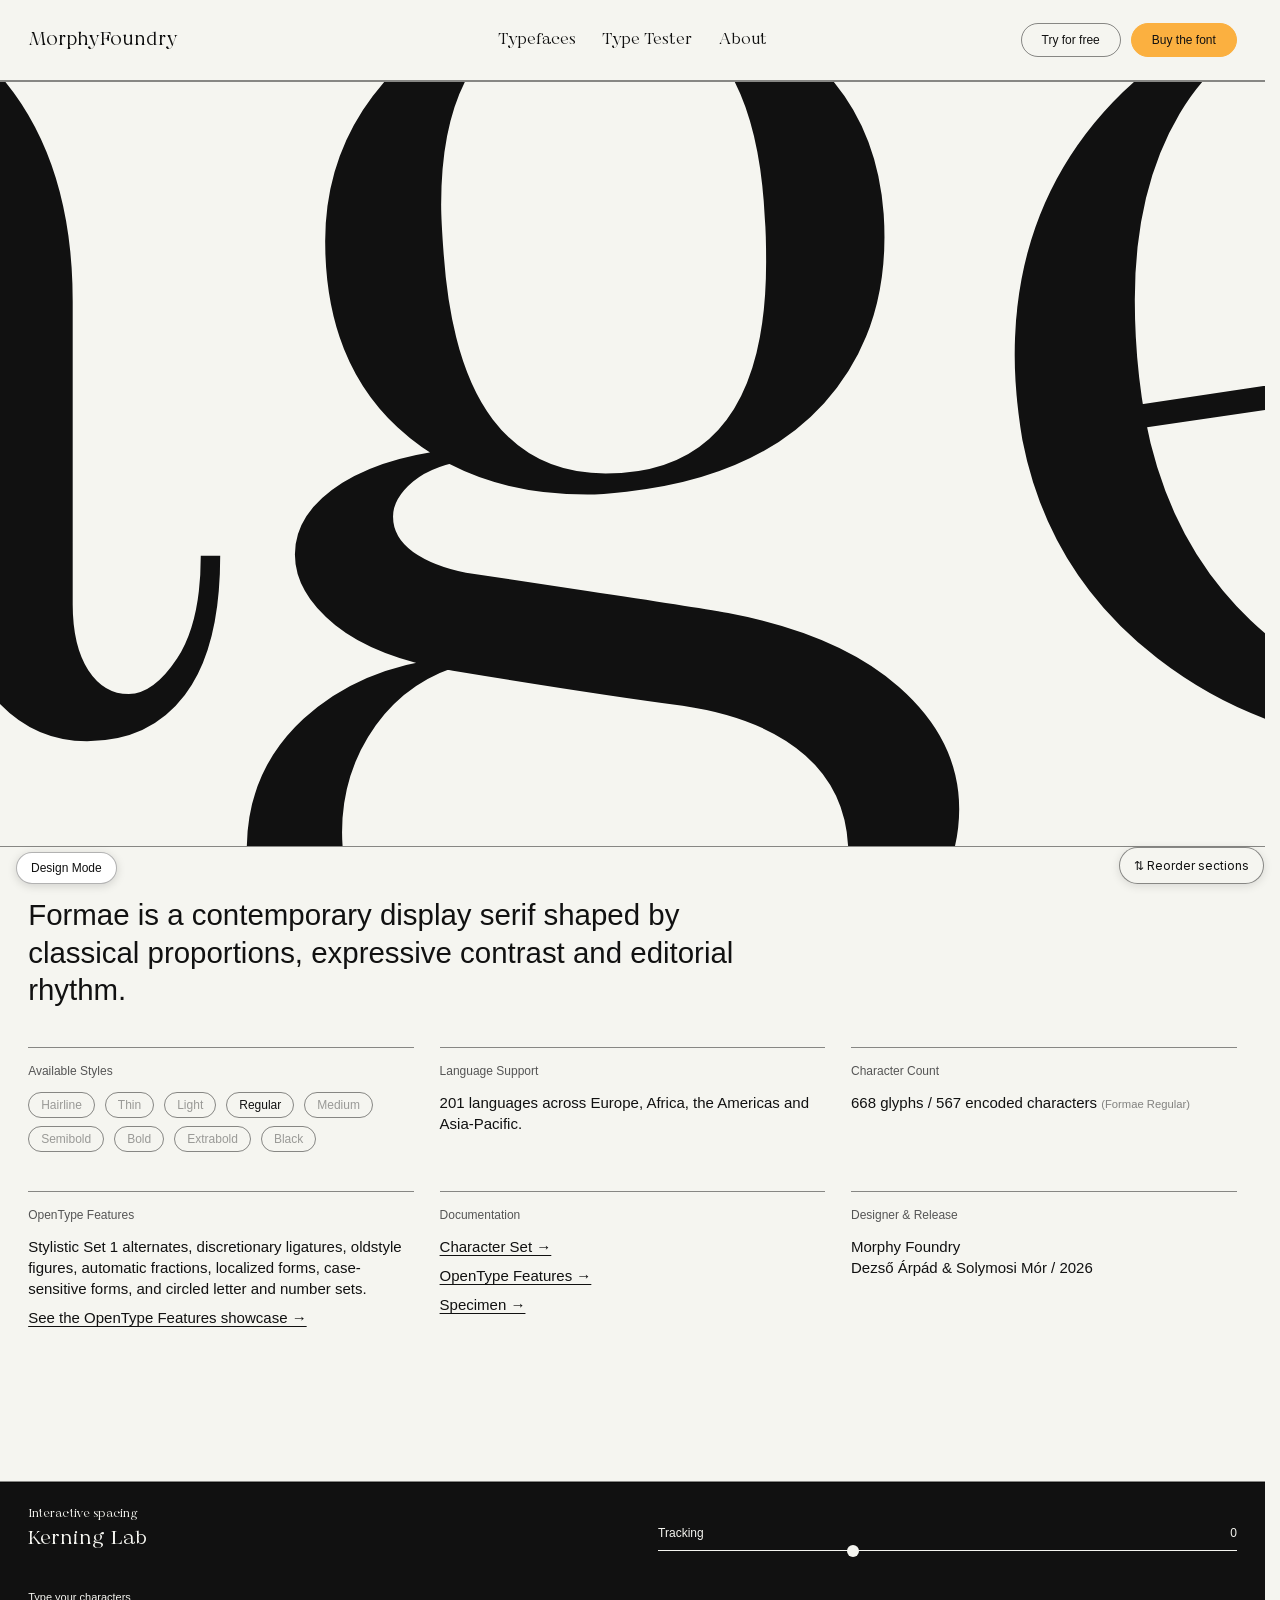
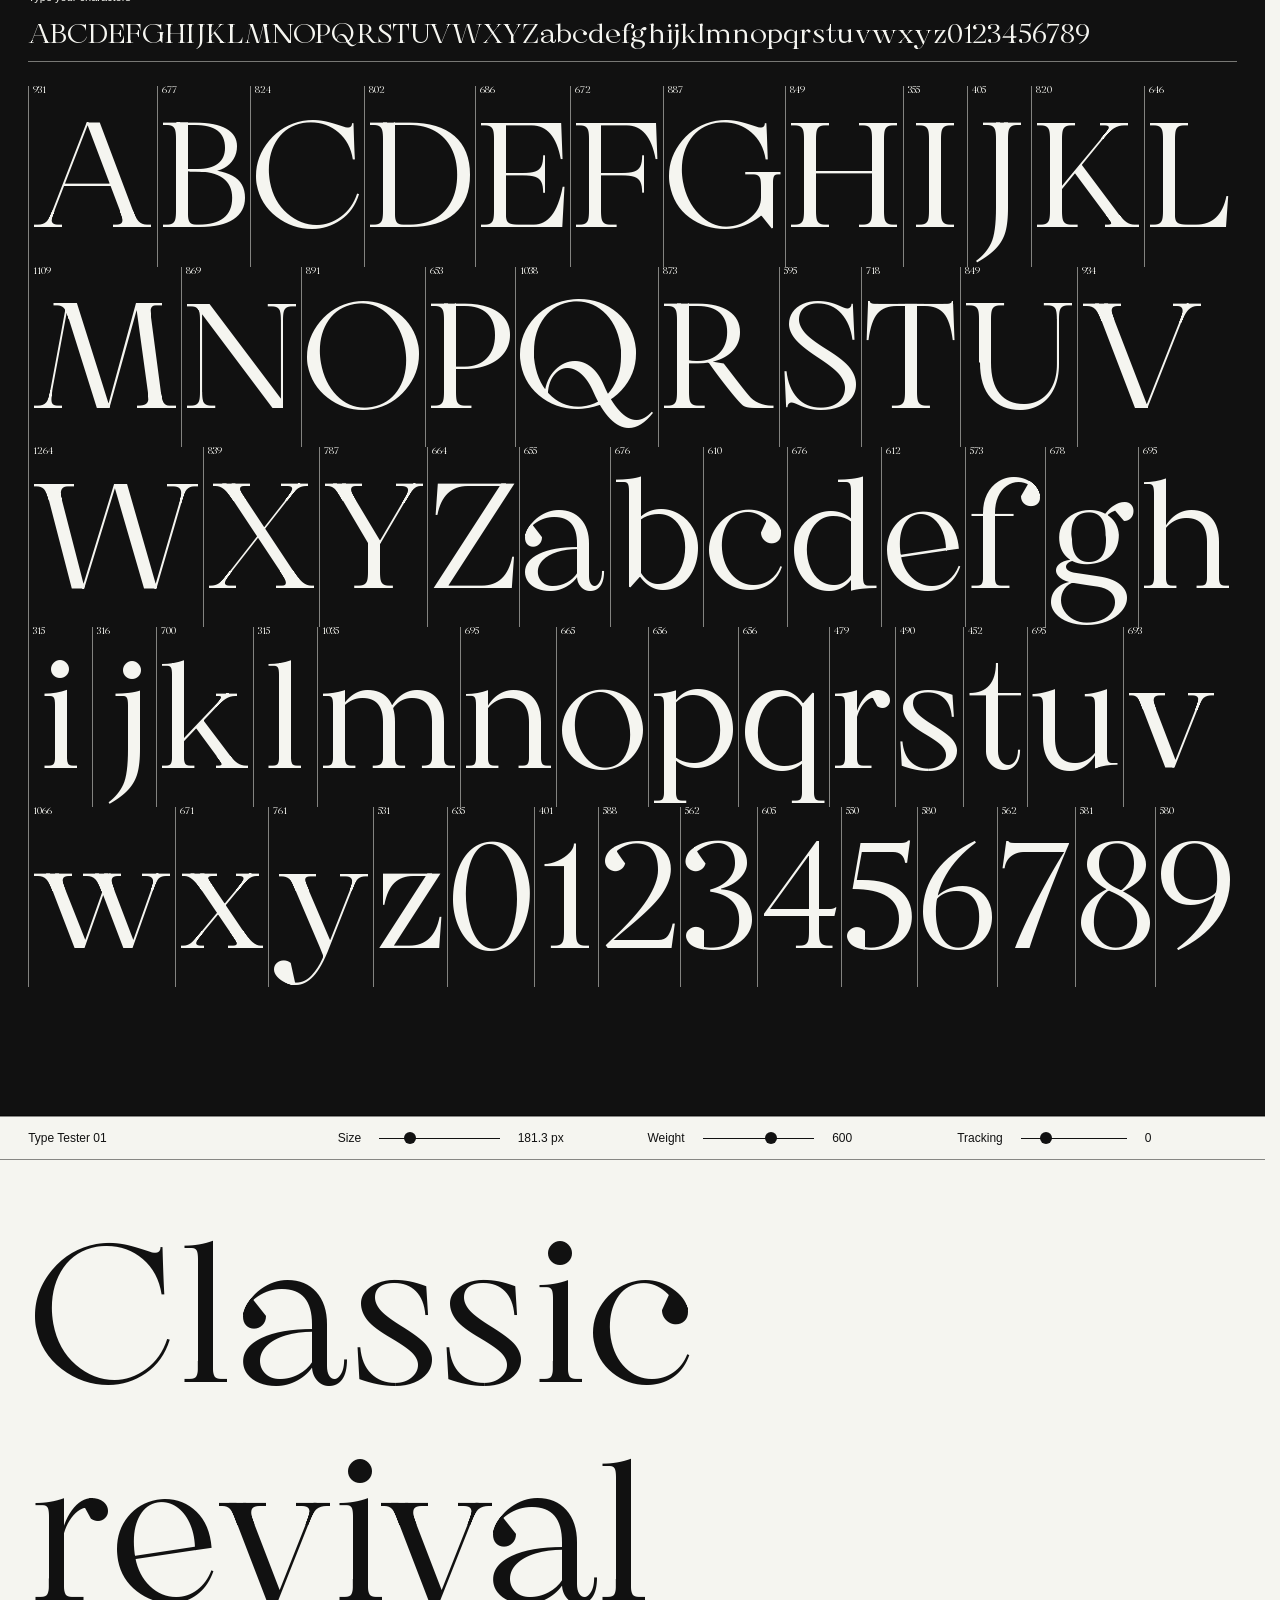
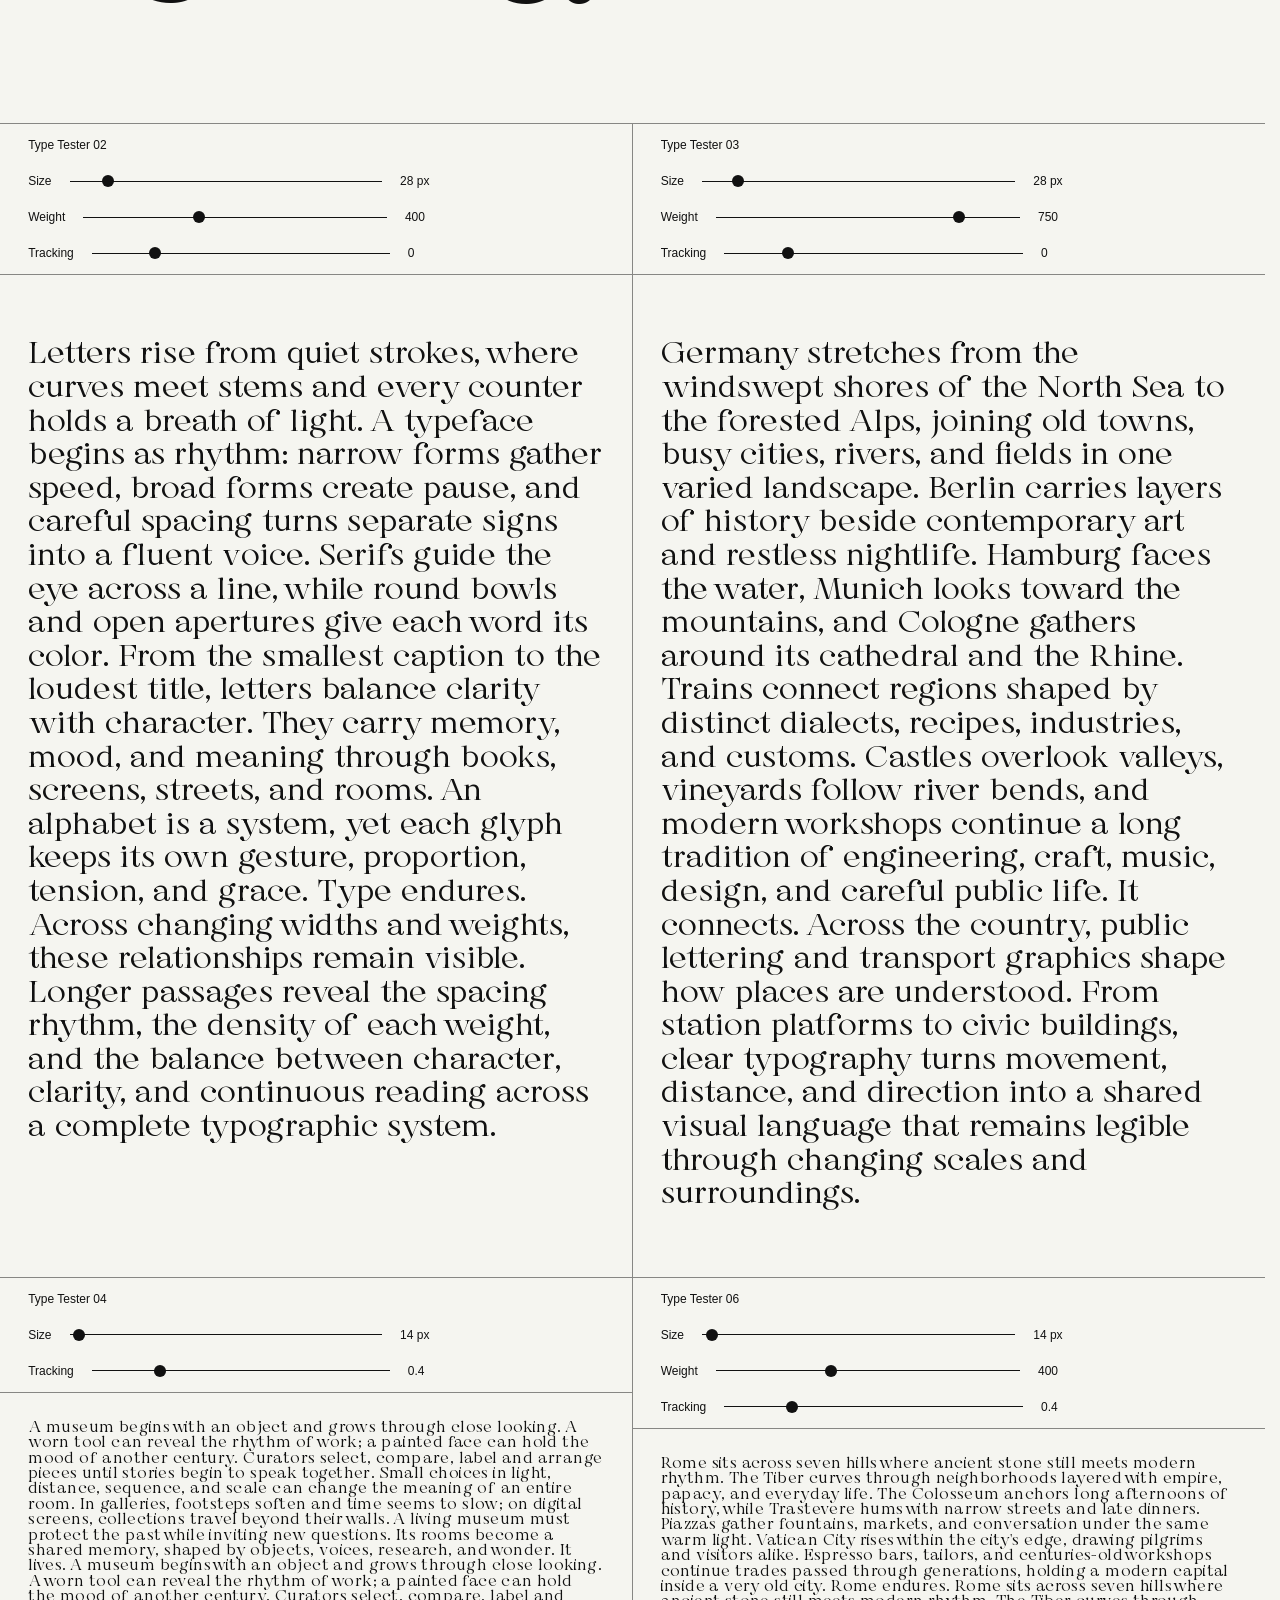
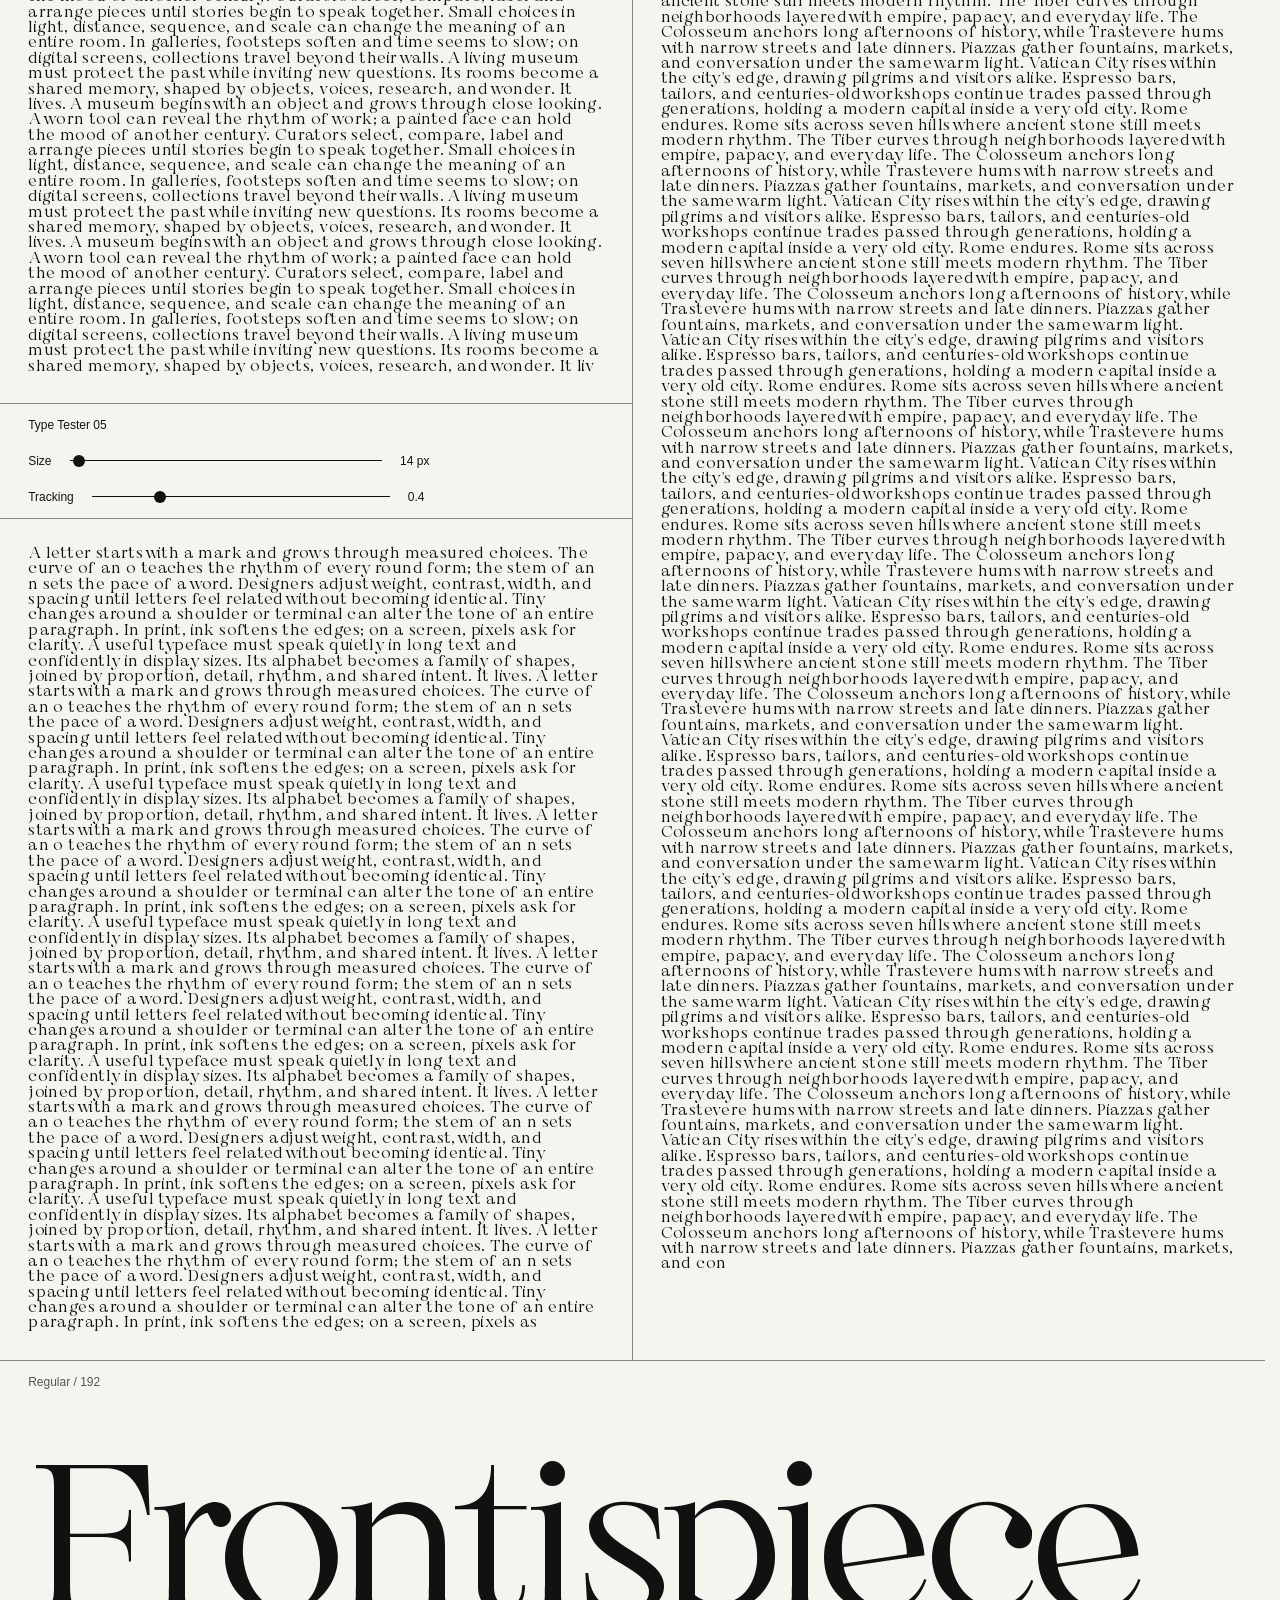
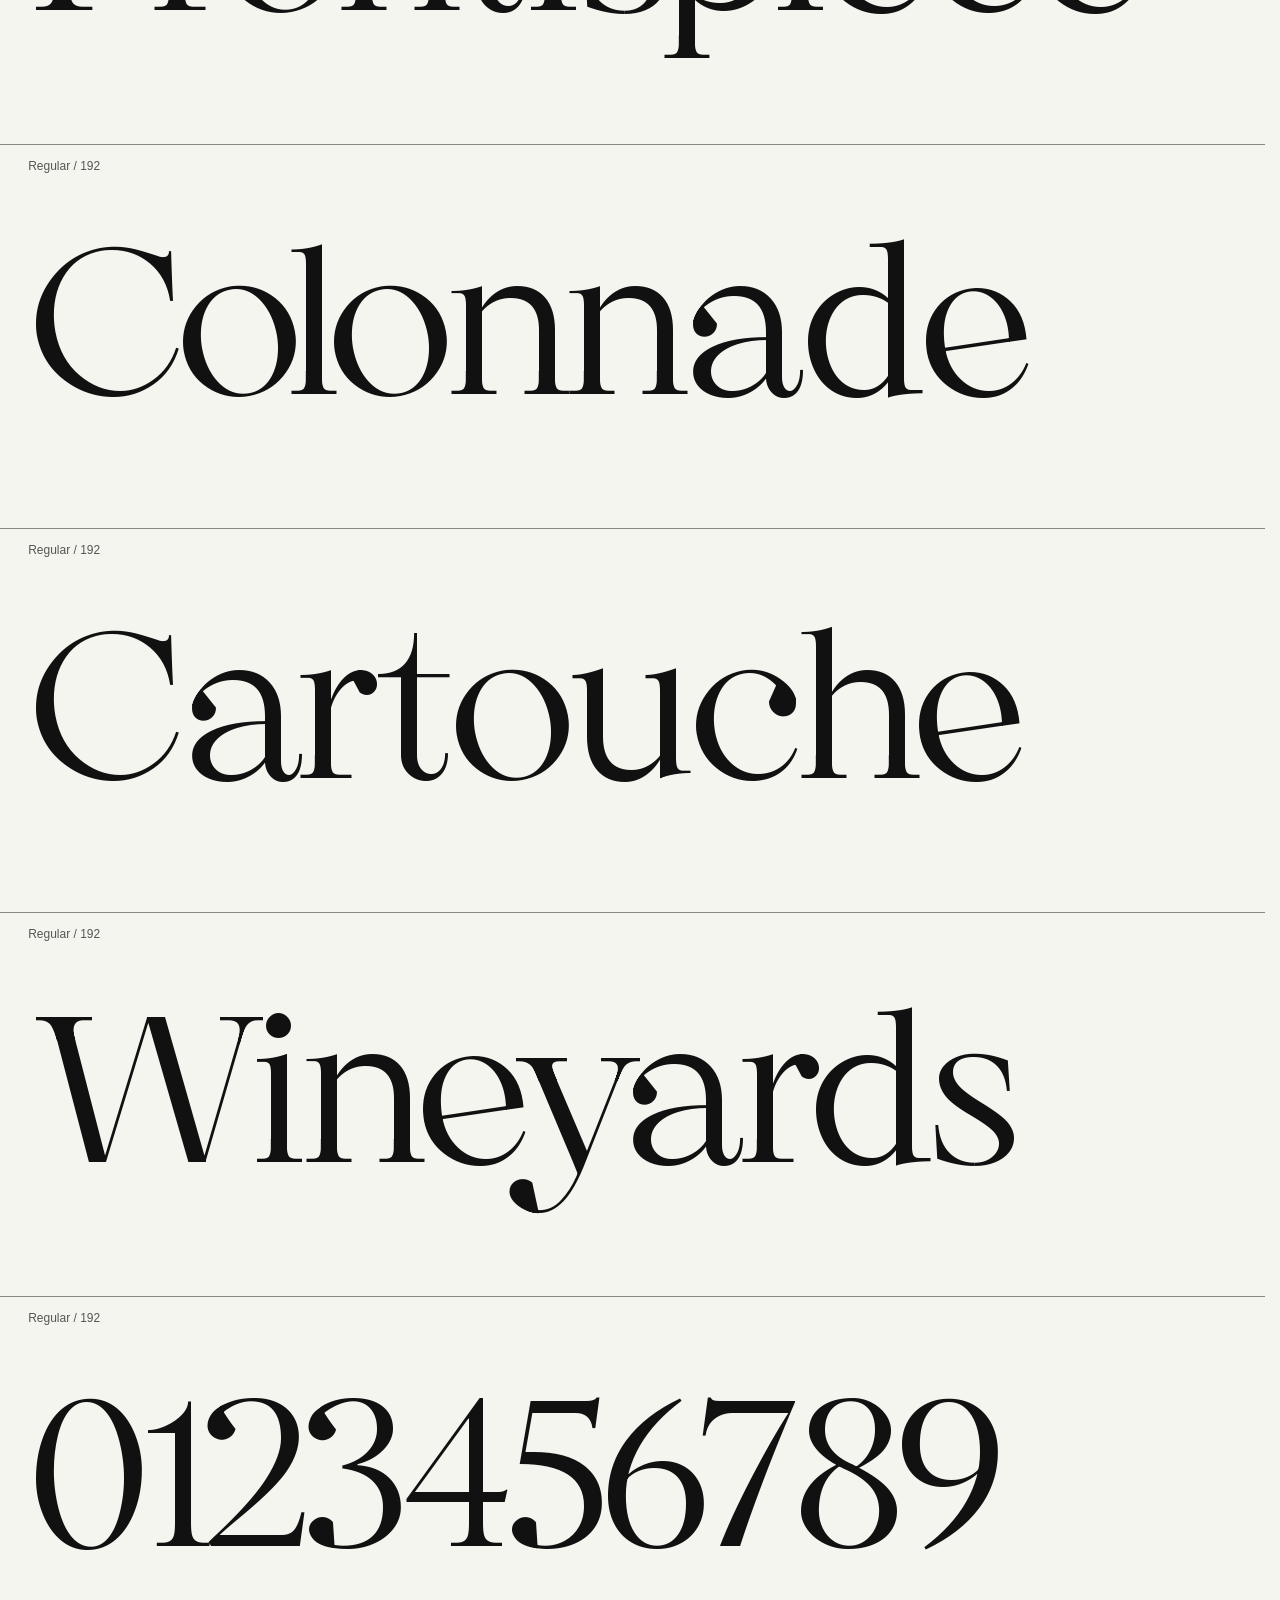
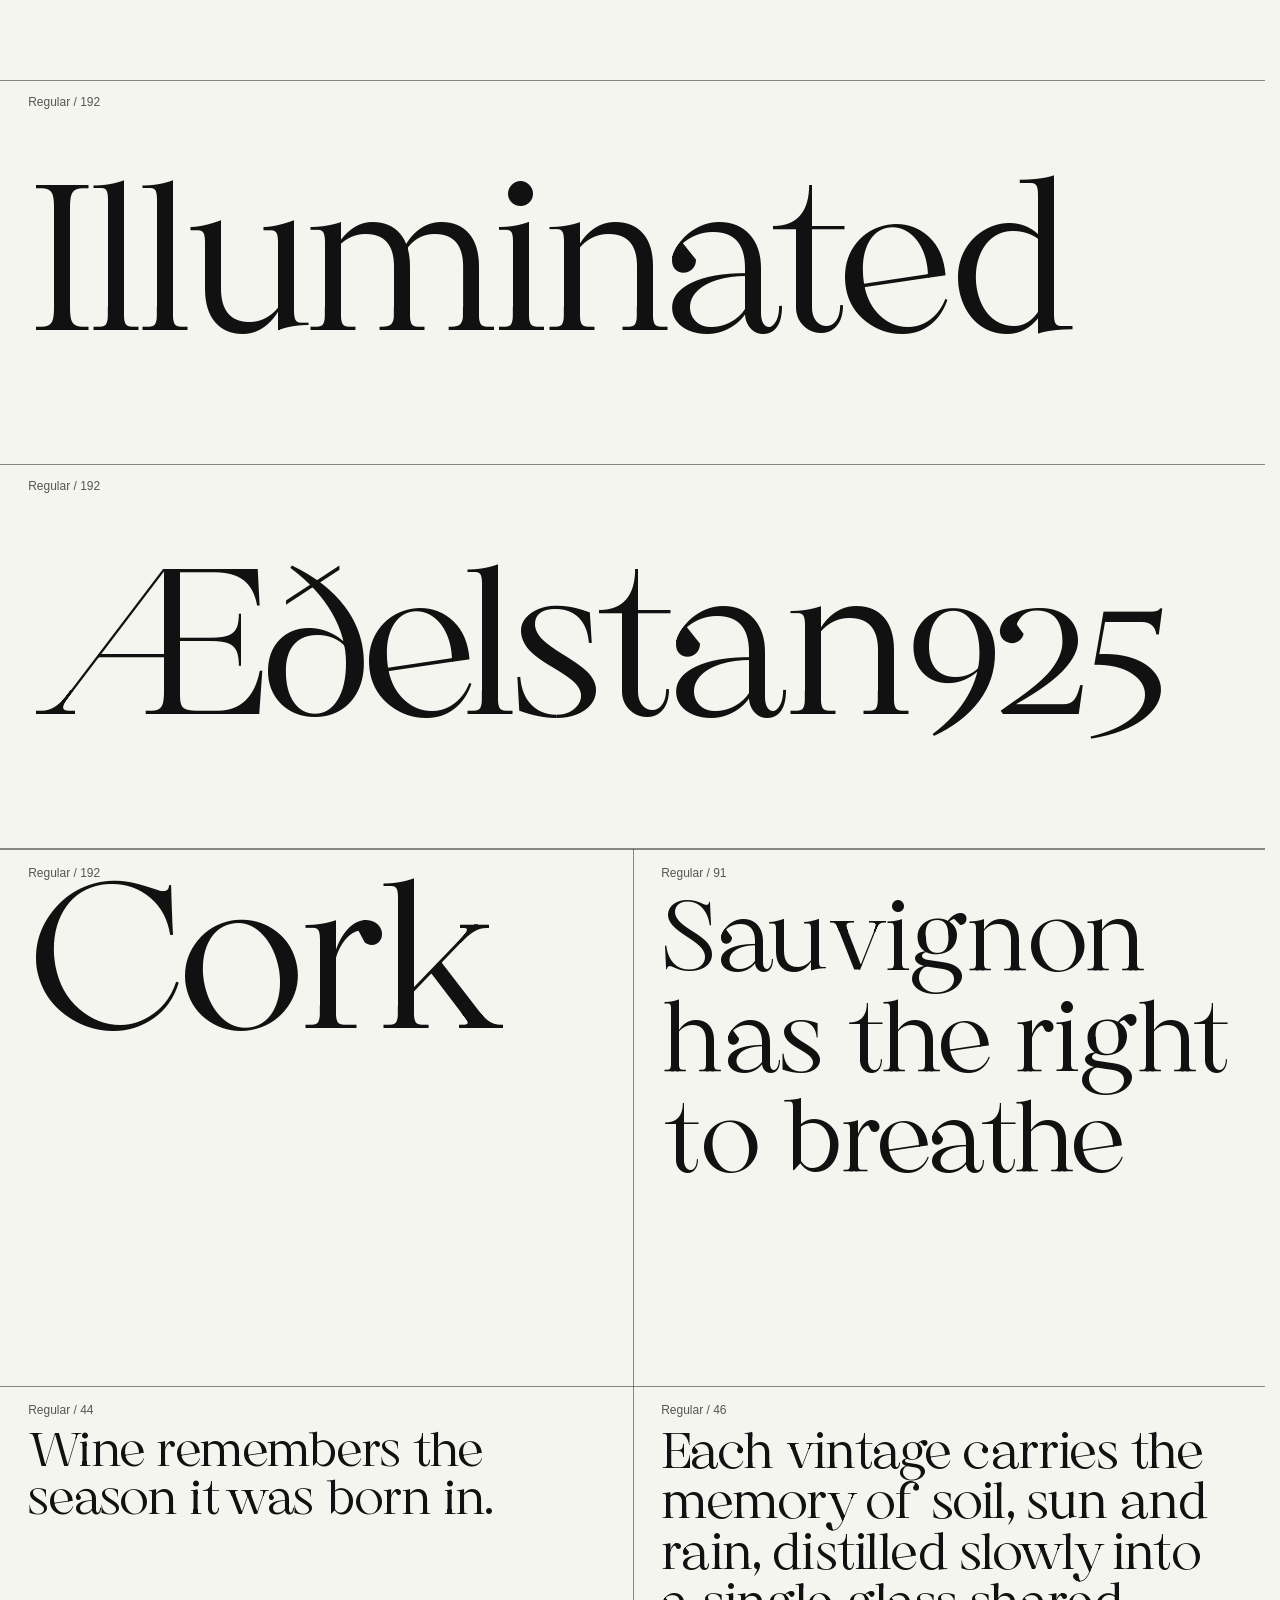
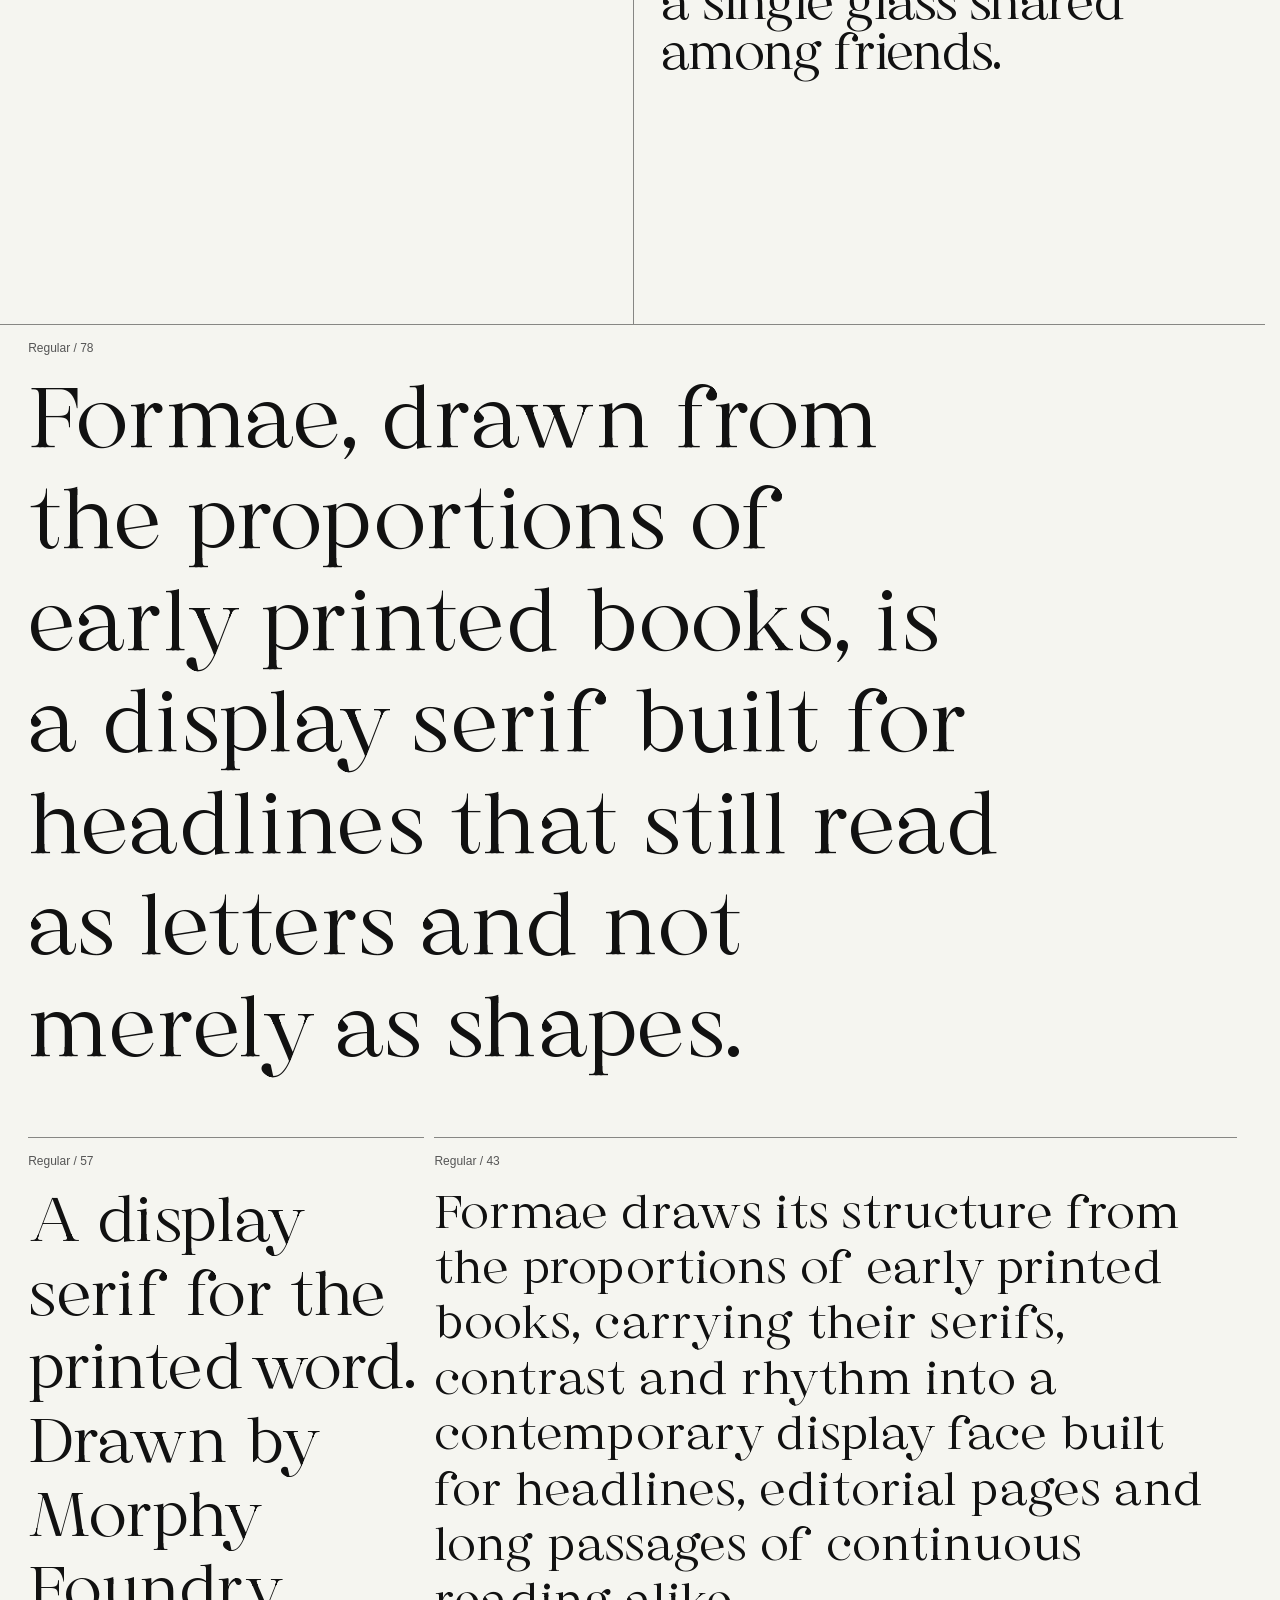
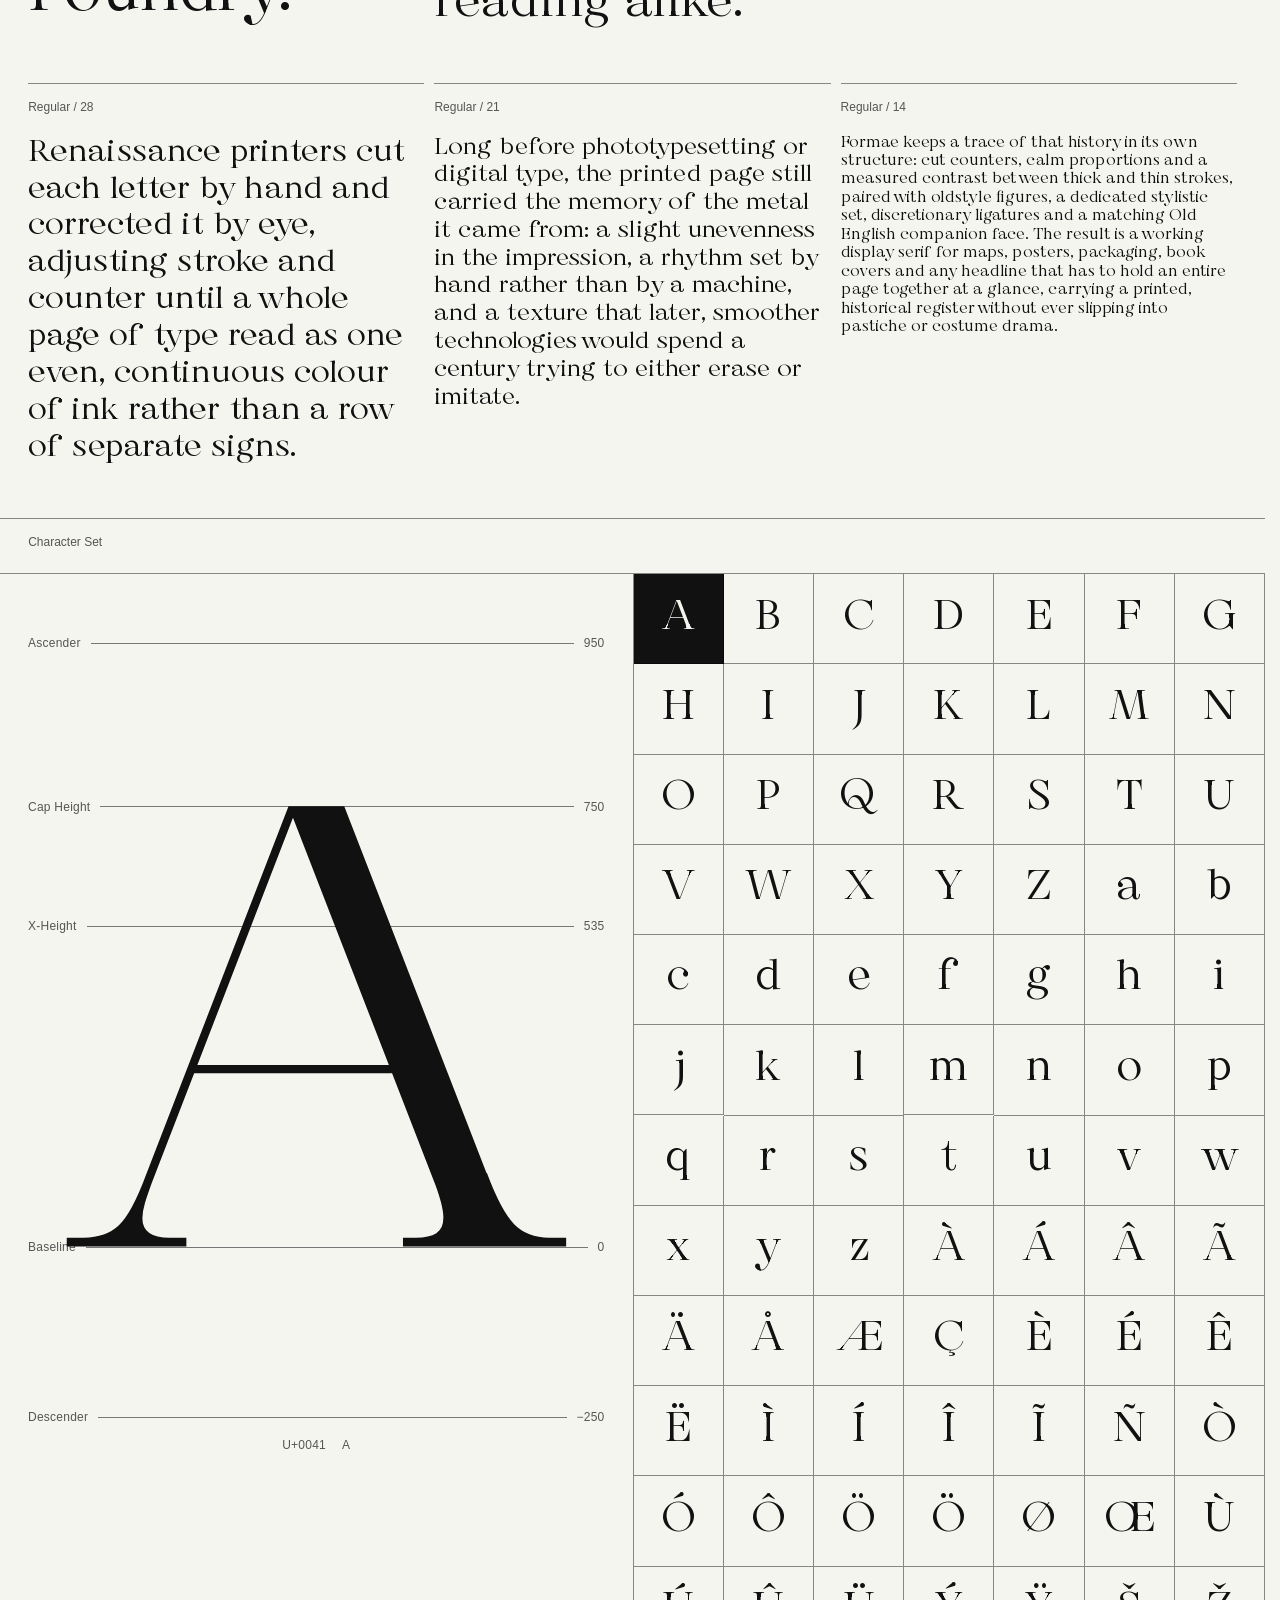
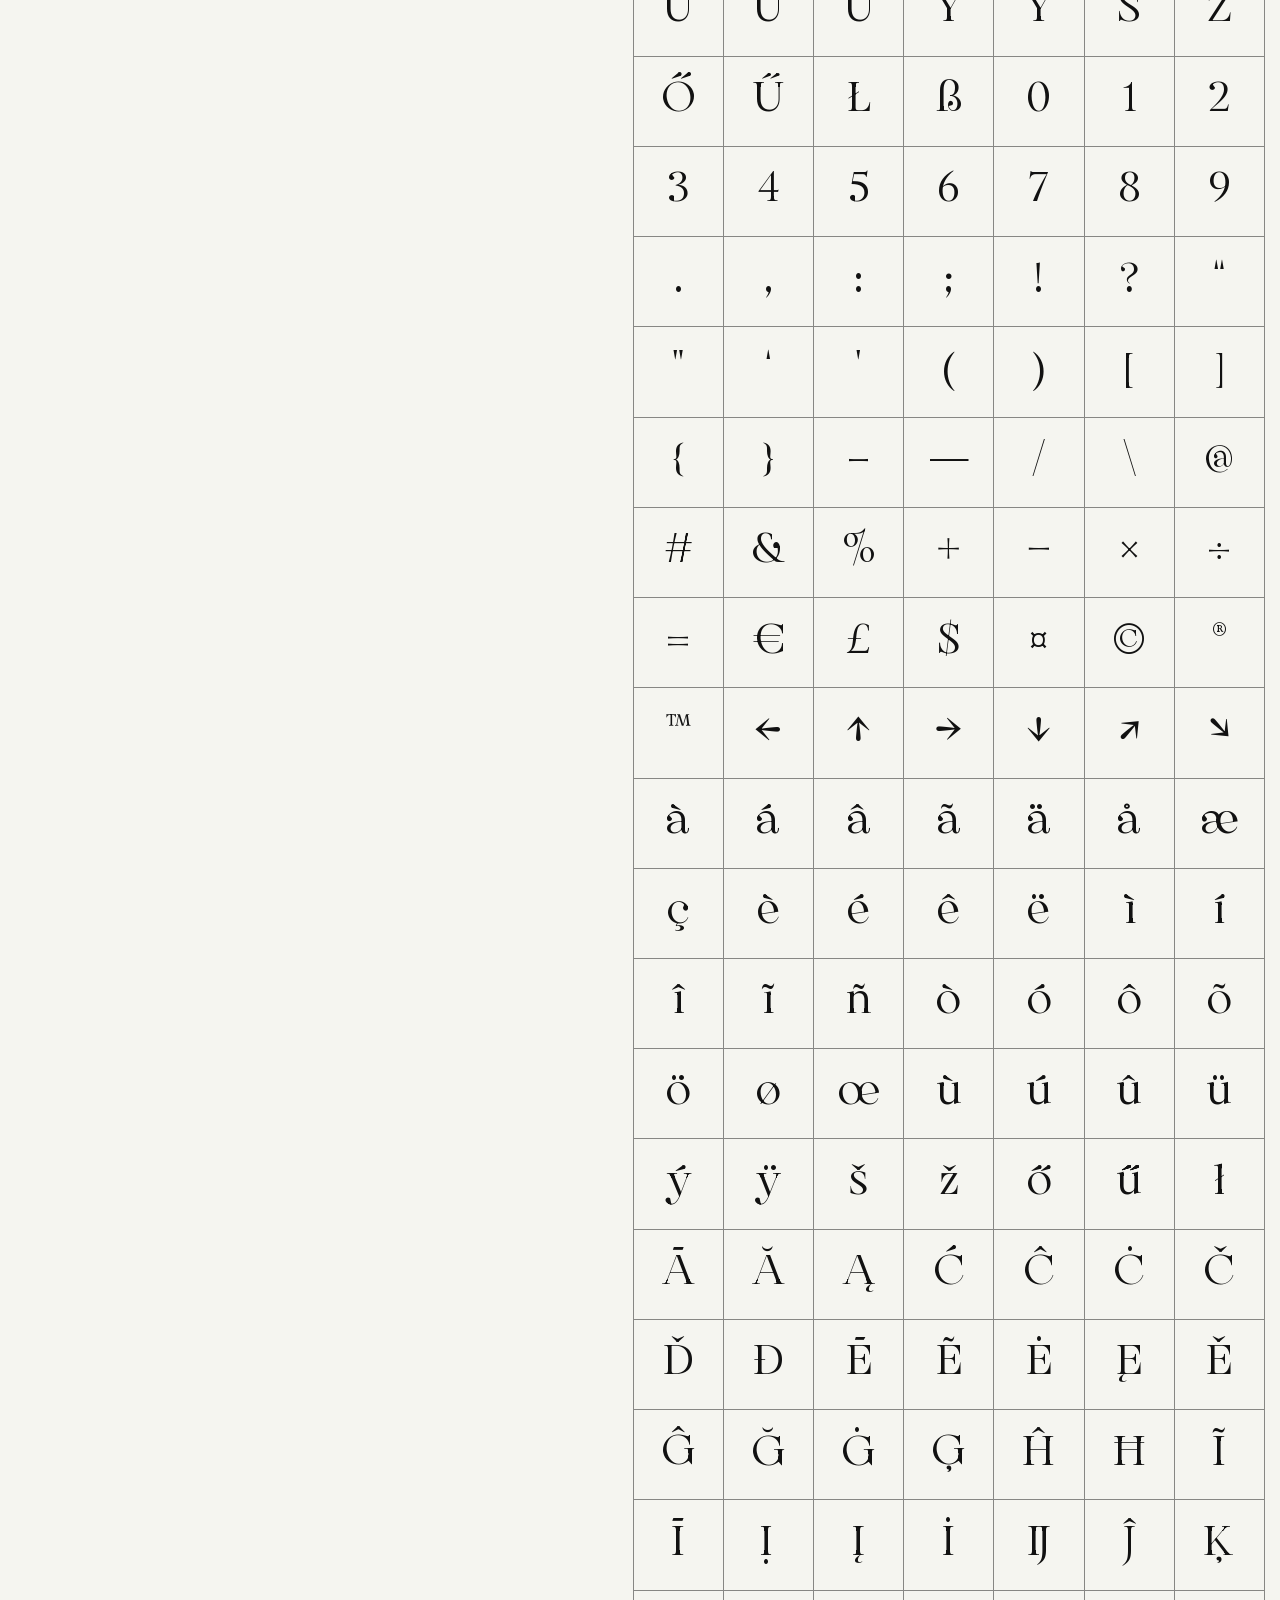
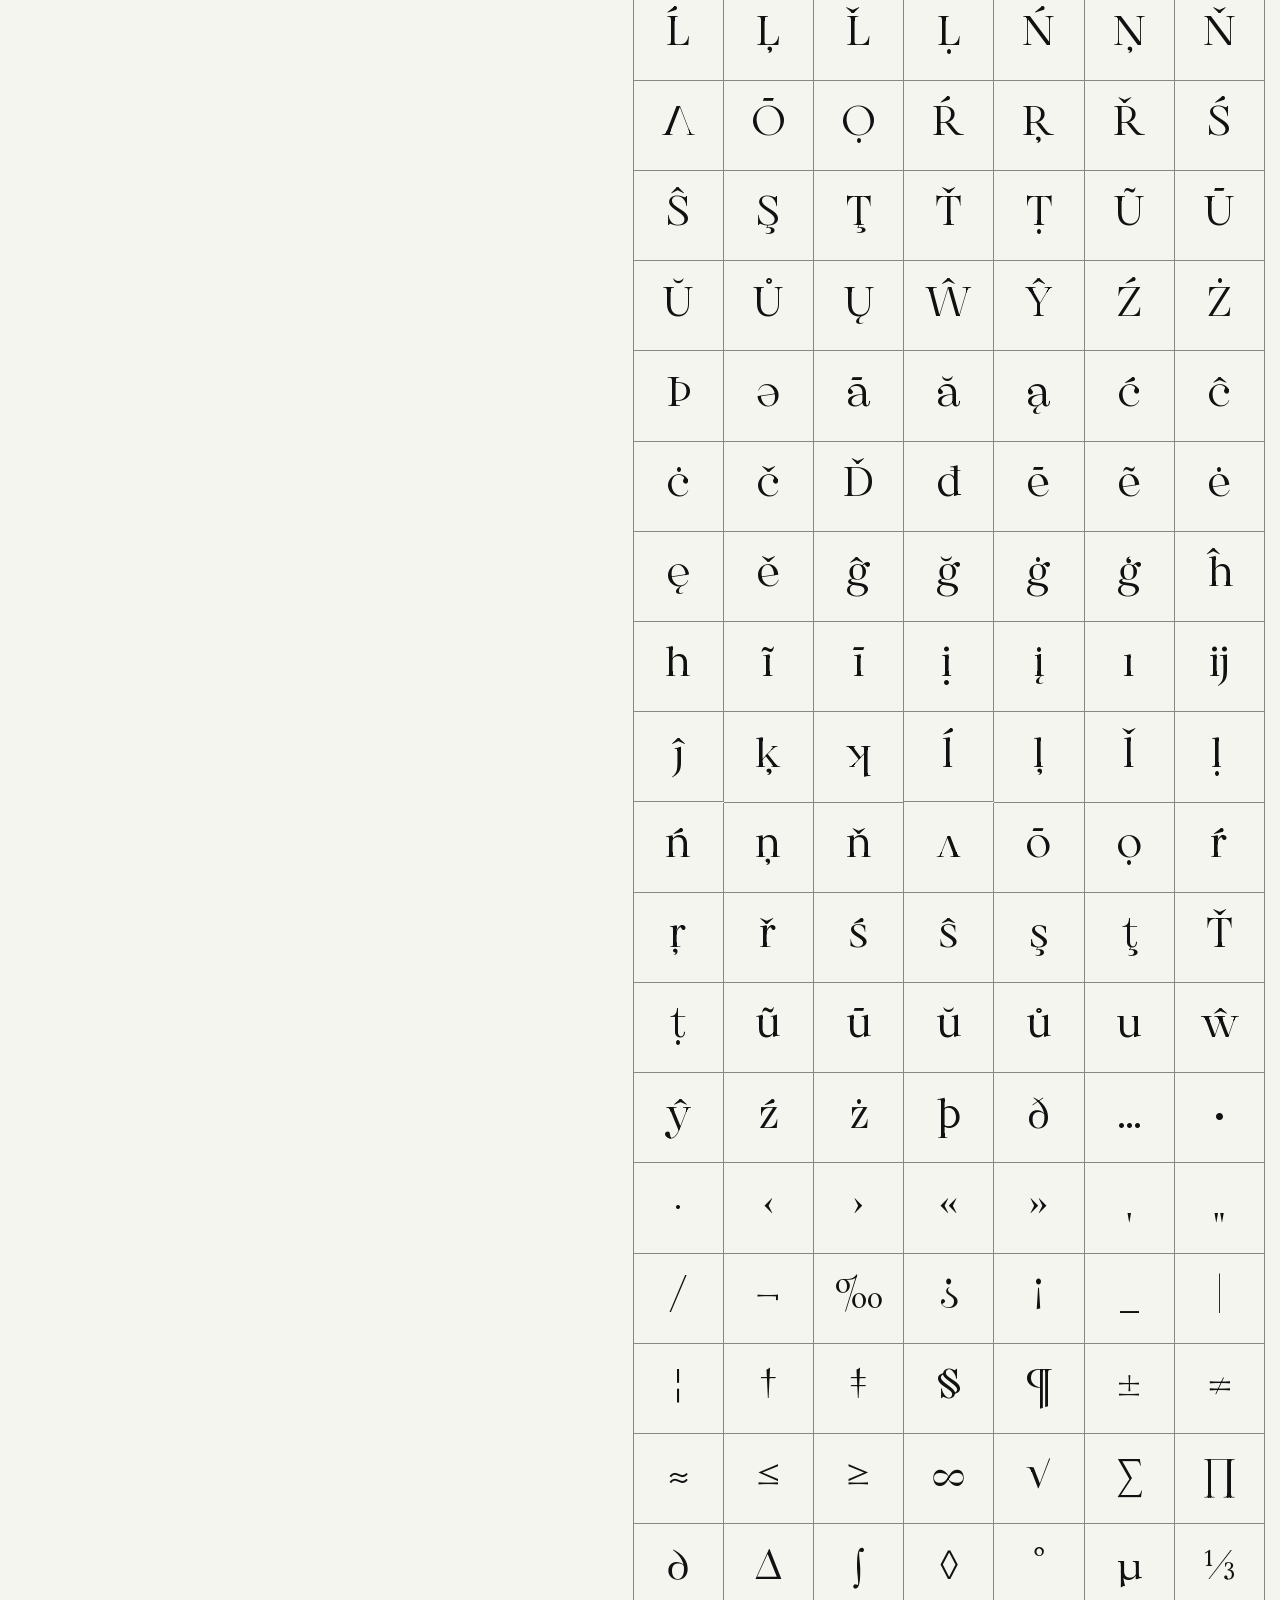
==== commit e698731a: "Design Mode: show and edit the selected element's parent padding too The visible "space around" an e" ====
--- a/formae/index.html
+++ b/formae/index.html
@@ -7,7 +7,7 @@
 
   <title>Formae — MorphyFoundry</title>
 
-  <link rel="stylesheet" href="style.css?v=design-mode1">
+  <link rel="stylesheet" href="style.css?v=design-mode-parent1">
 </head>
 
 
@@ -661,7 +661,7 @@
 
   </main>
 
-  <script src="script.js?v=design-mode1"></script>
+  <script src="script.js?v=design-mode-parent1"></script>
 
 </body>
 
--- a/formae/style.css
+++ b/formae/style.css
@@ -3011,6 +3011,18 @@
   word-break: break-all;
 }
 
+.design-mode-panel-subtitle {
+  margin: 12px 0 8px;
+  padding-top: 10px;
+
+  color: rgba(17, 17, 17, 0.55);
+  font-family: ui-monospace, SFMono-Regular, Menlo, monospace;
+
+  border-top: 1px dashed rgba(0, 0, 0, 0.15);
+
+  word-break: break-all;
+}
+
 .design-mode-group {
   margin-bottom: 10px;
 }
@@ -3063,6 +3075,22 @@
   border-radius: 4px;
 }
 
+.design-mode-text {
+  width: 100%;
+
+  padding: 6px 7px;
+
+  font-family: inherit;
+  font-size: 12px;
+
+  color: #111;
+
+  border: 1px solid rgba(0, 0, 0, 0.2);
+  border-radius: 4px;
+
+  resize: vertical;
+}
+
 .design-mode-copy {
   width: 100%;
 
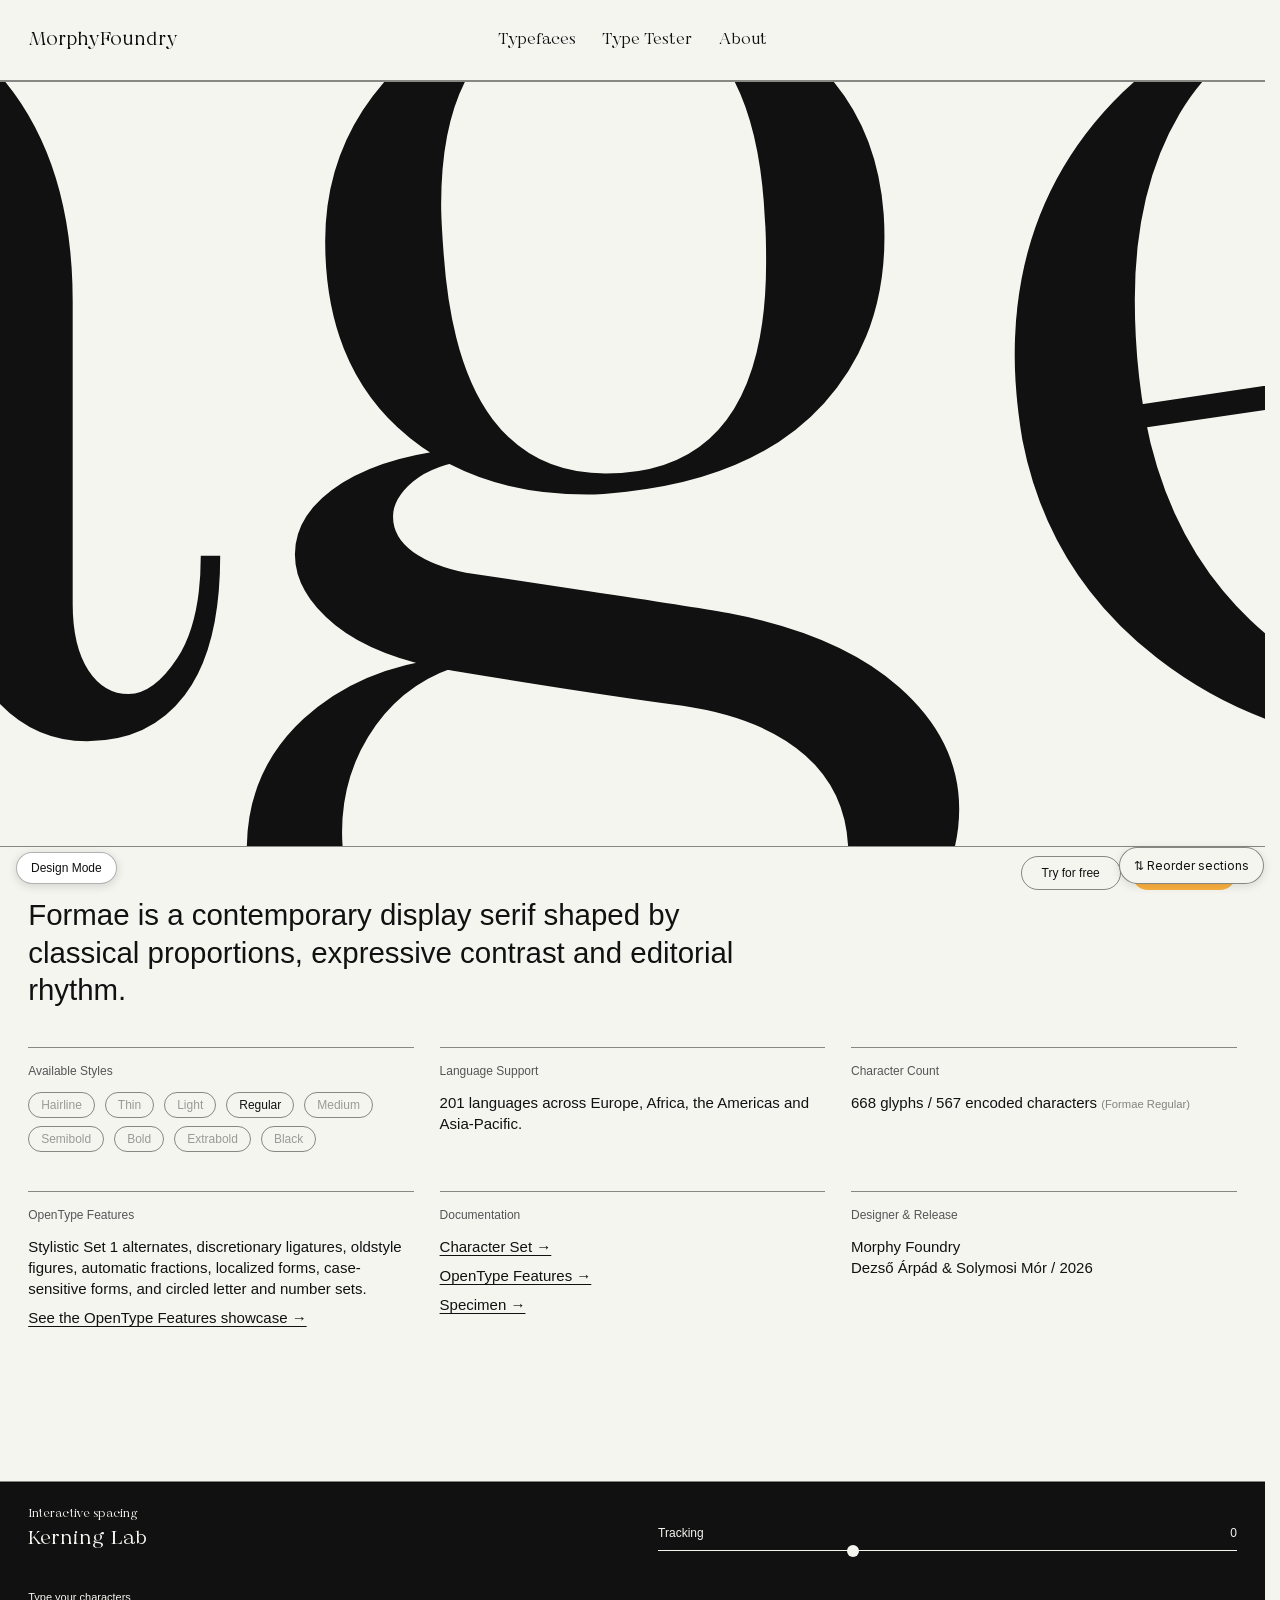
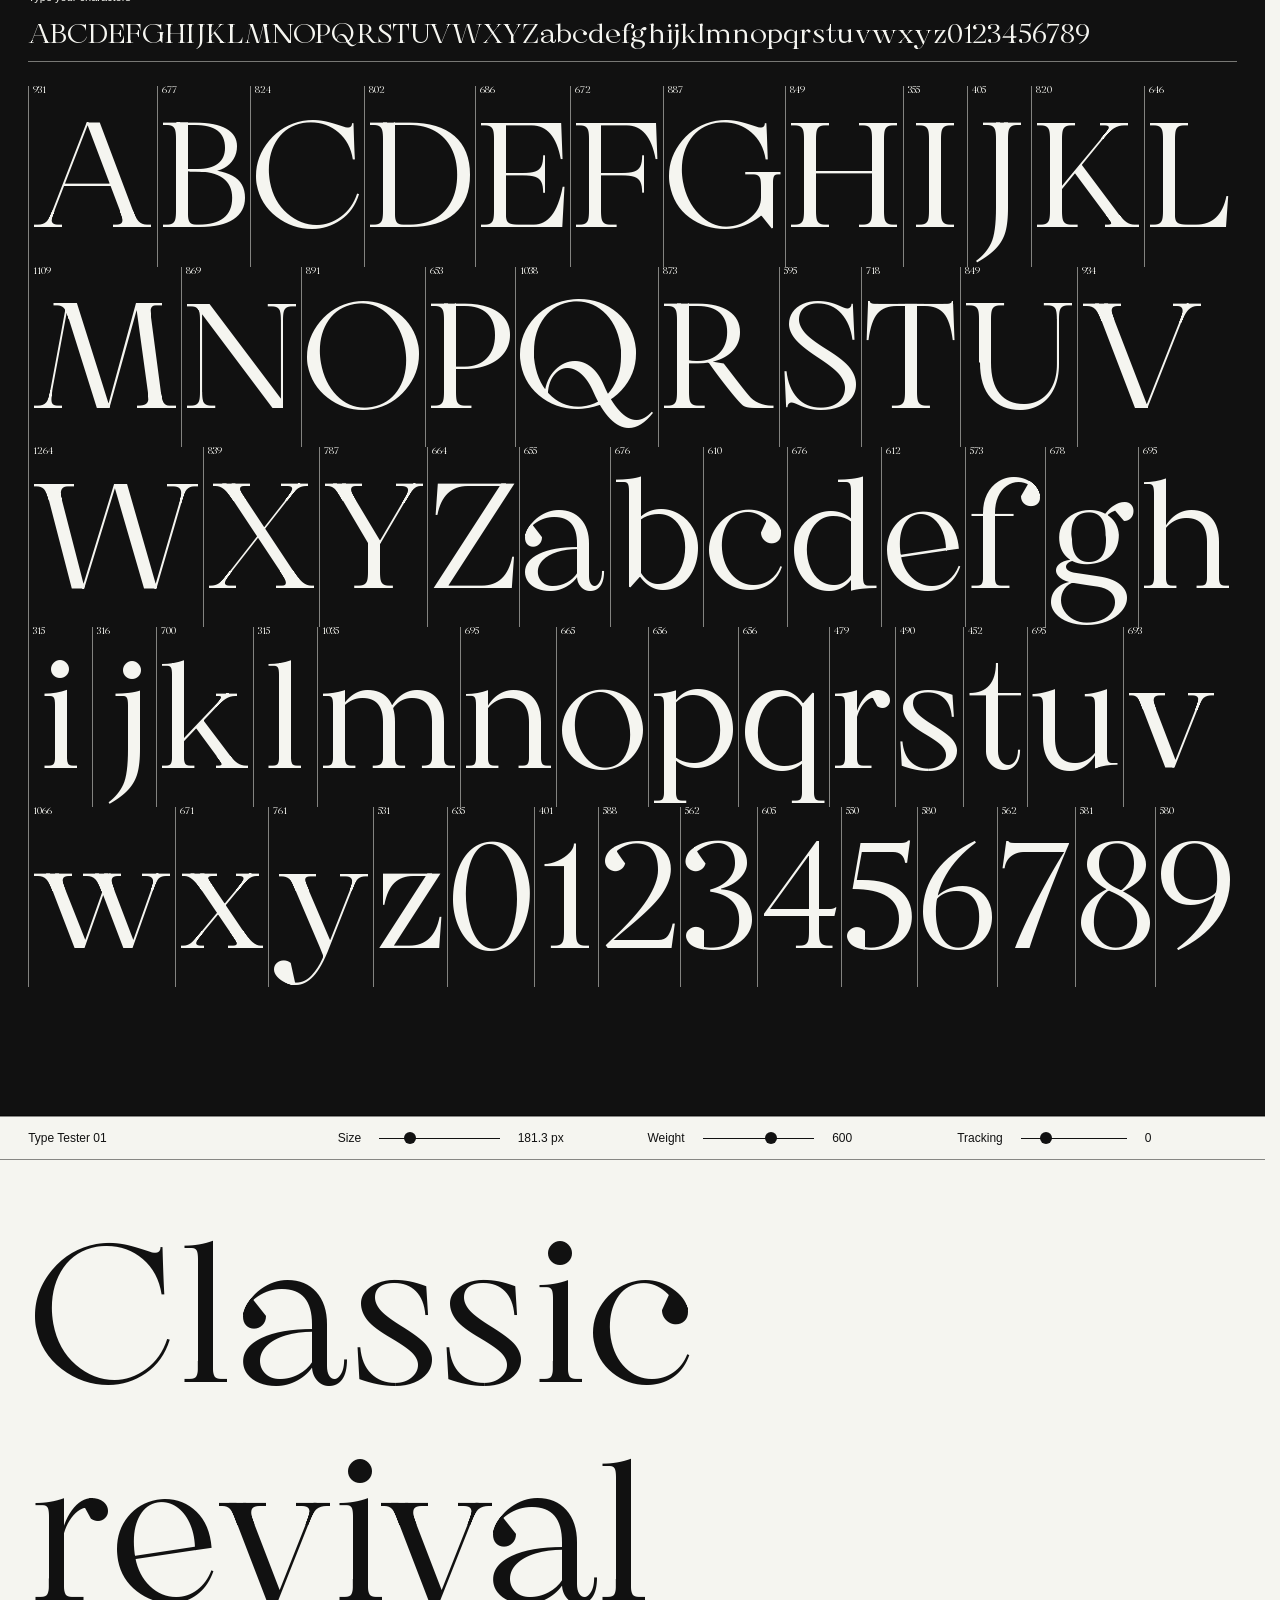
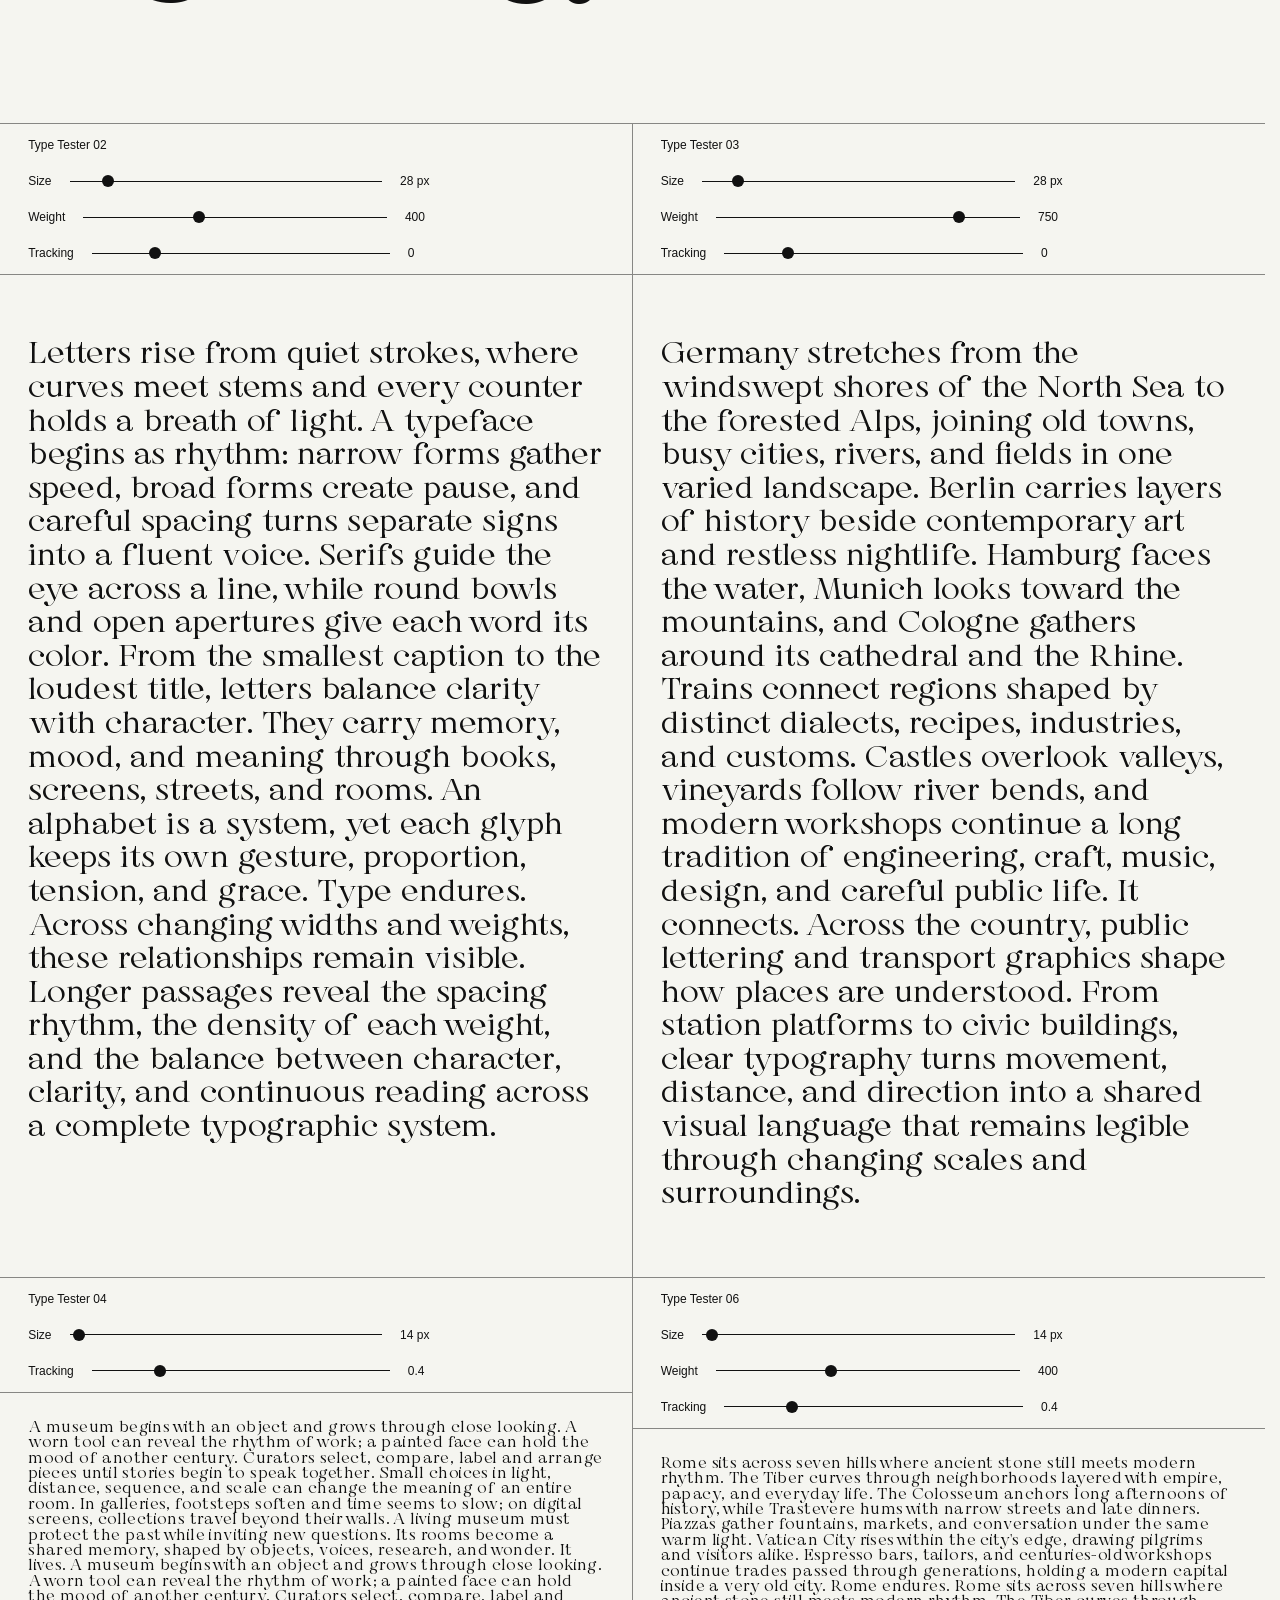
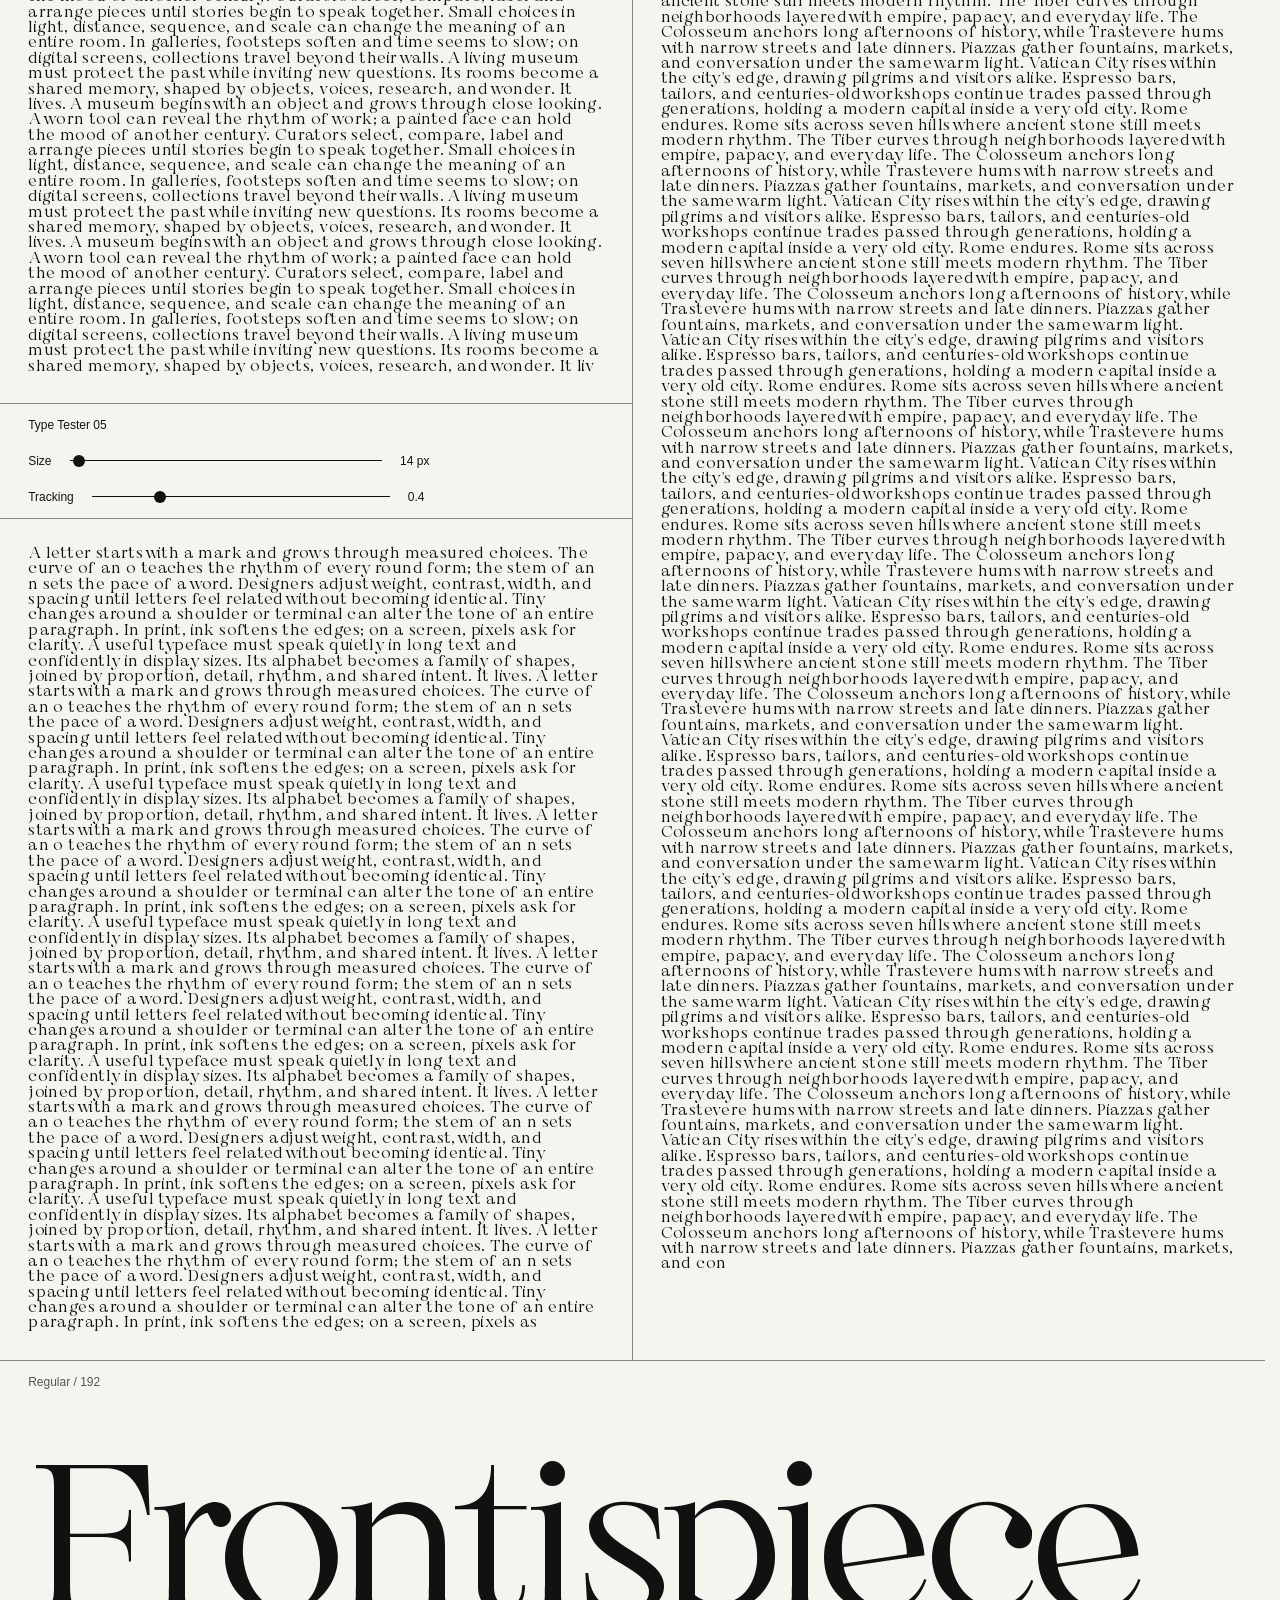
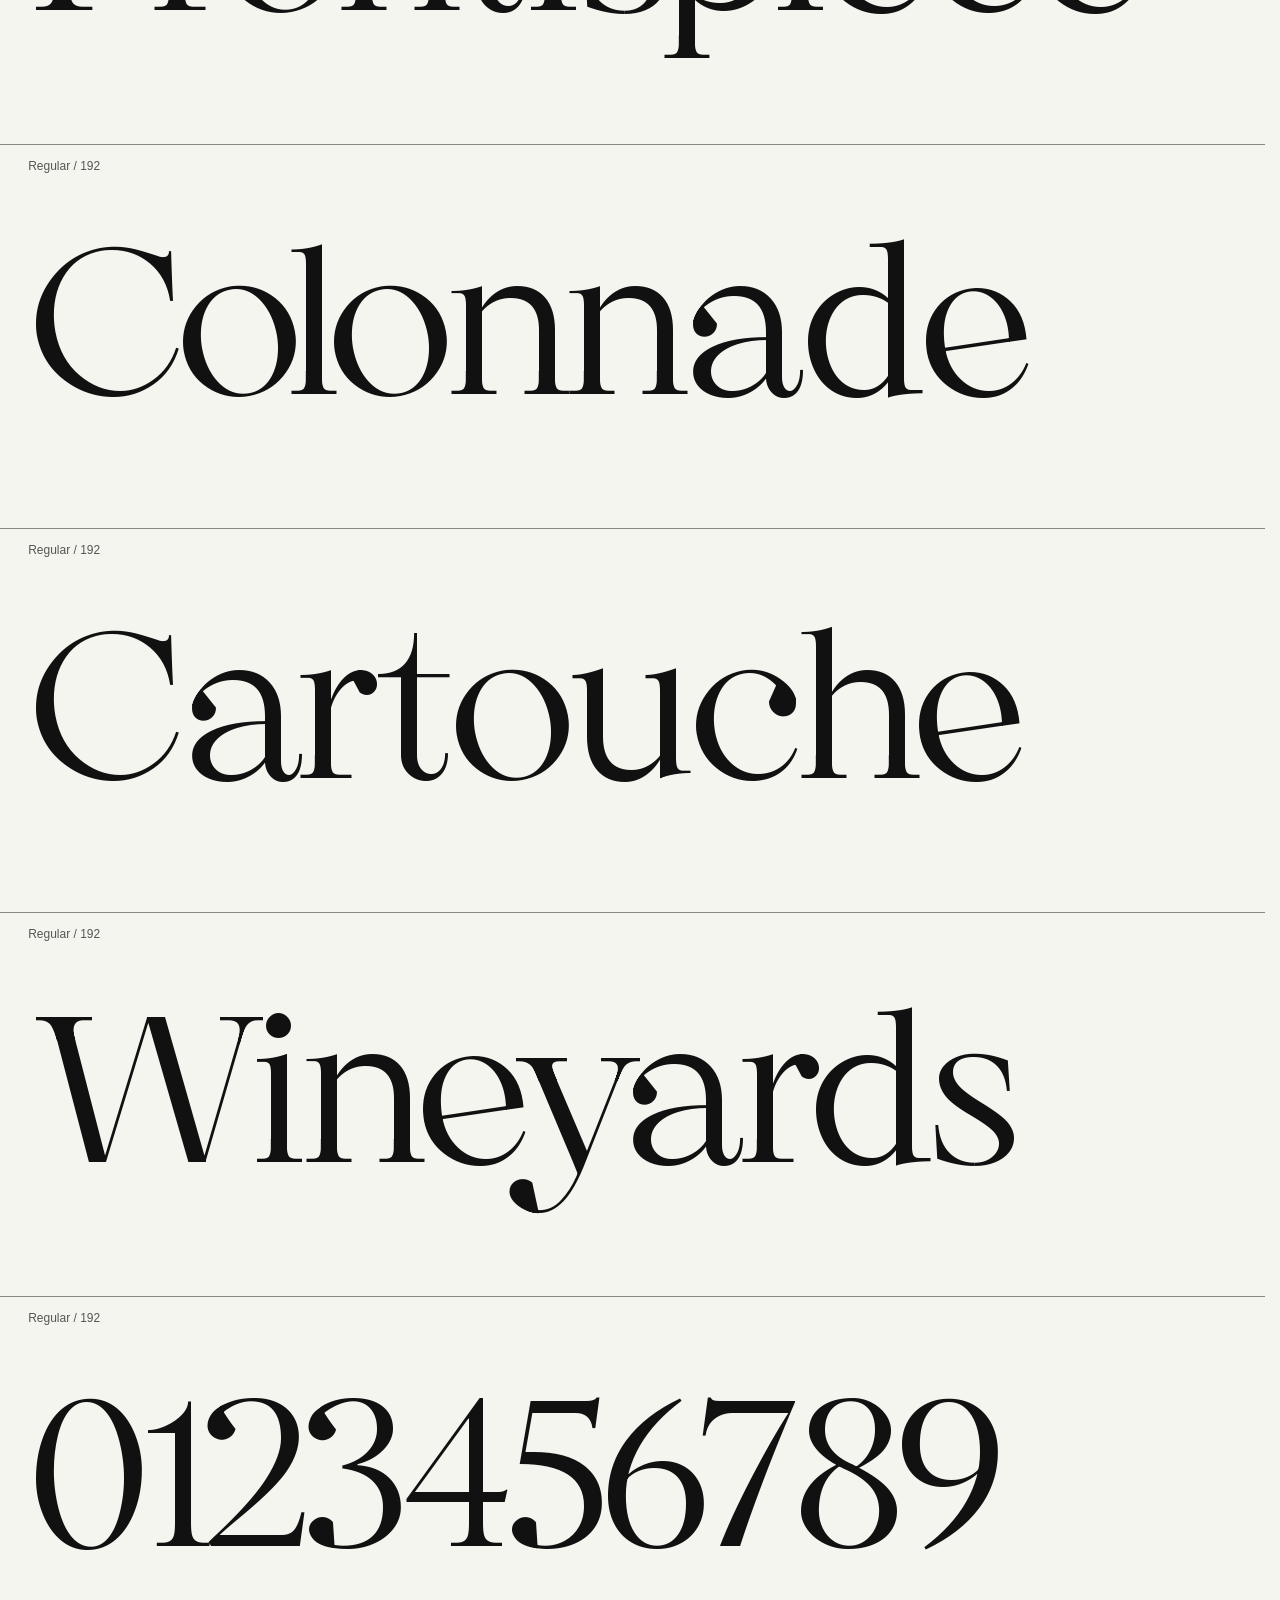
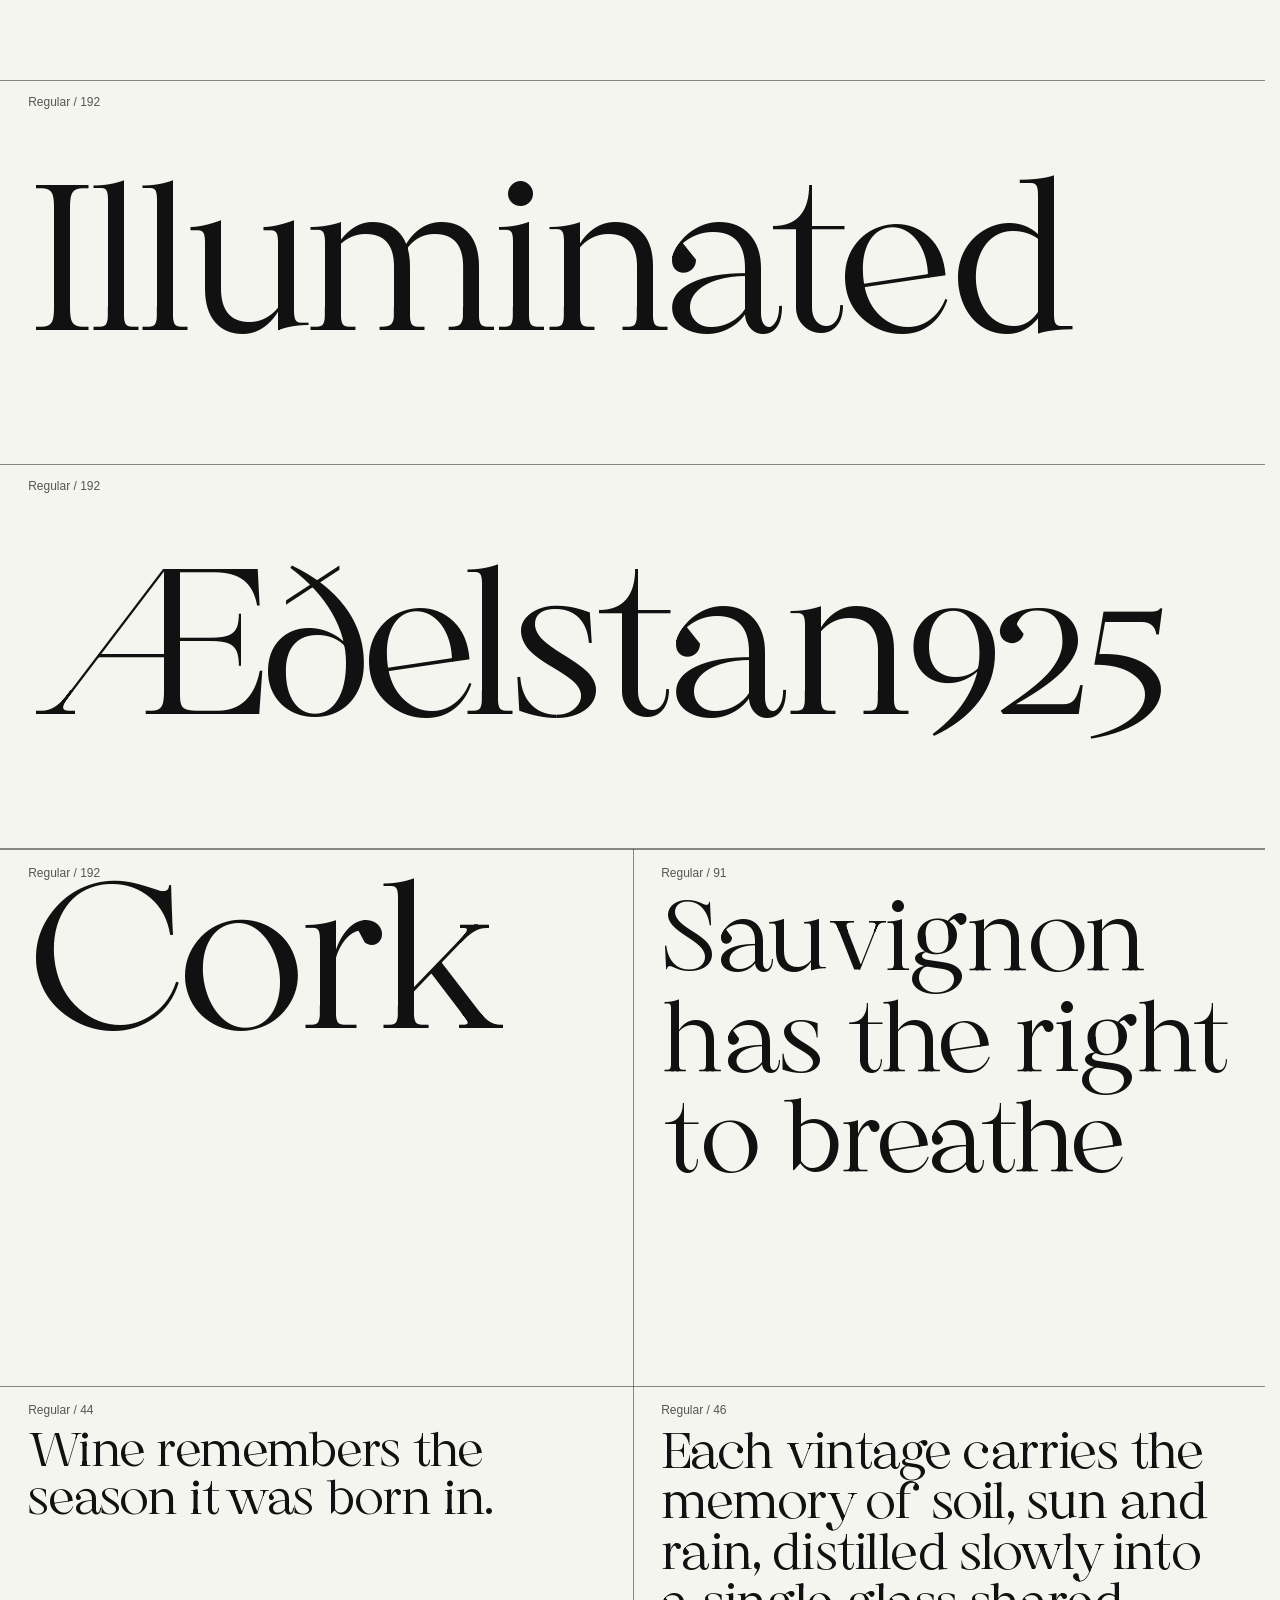
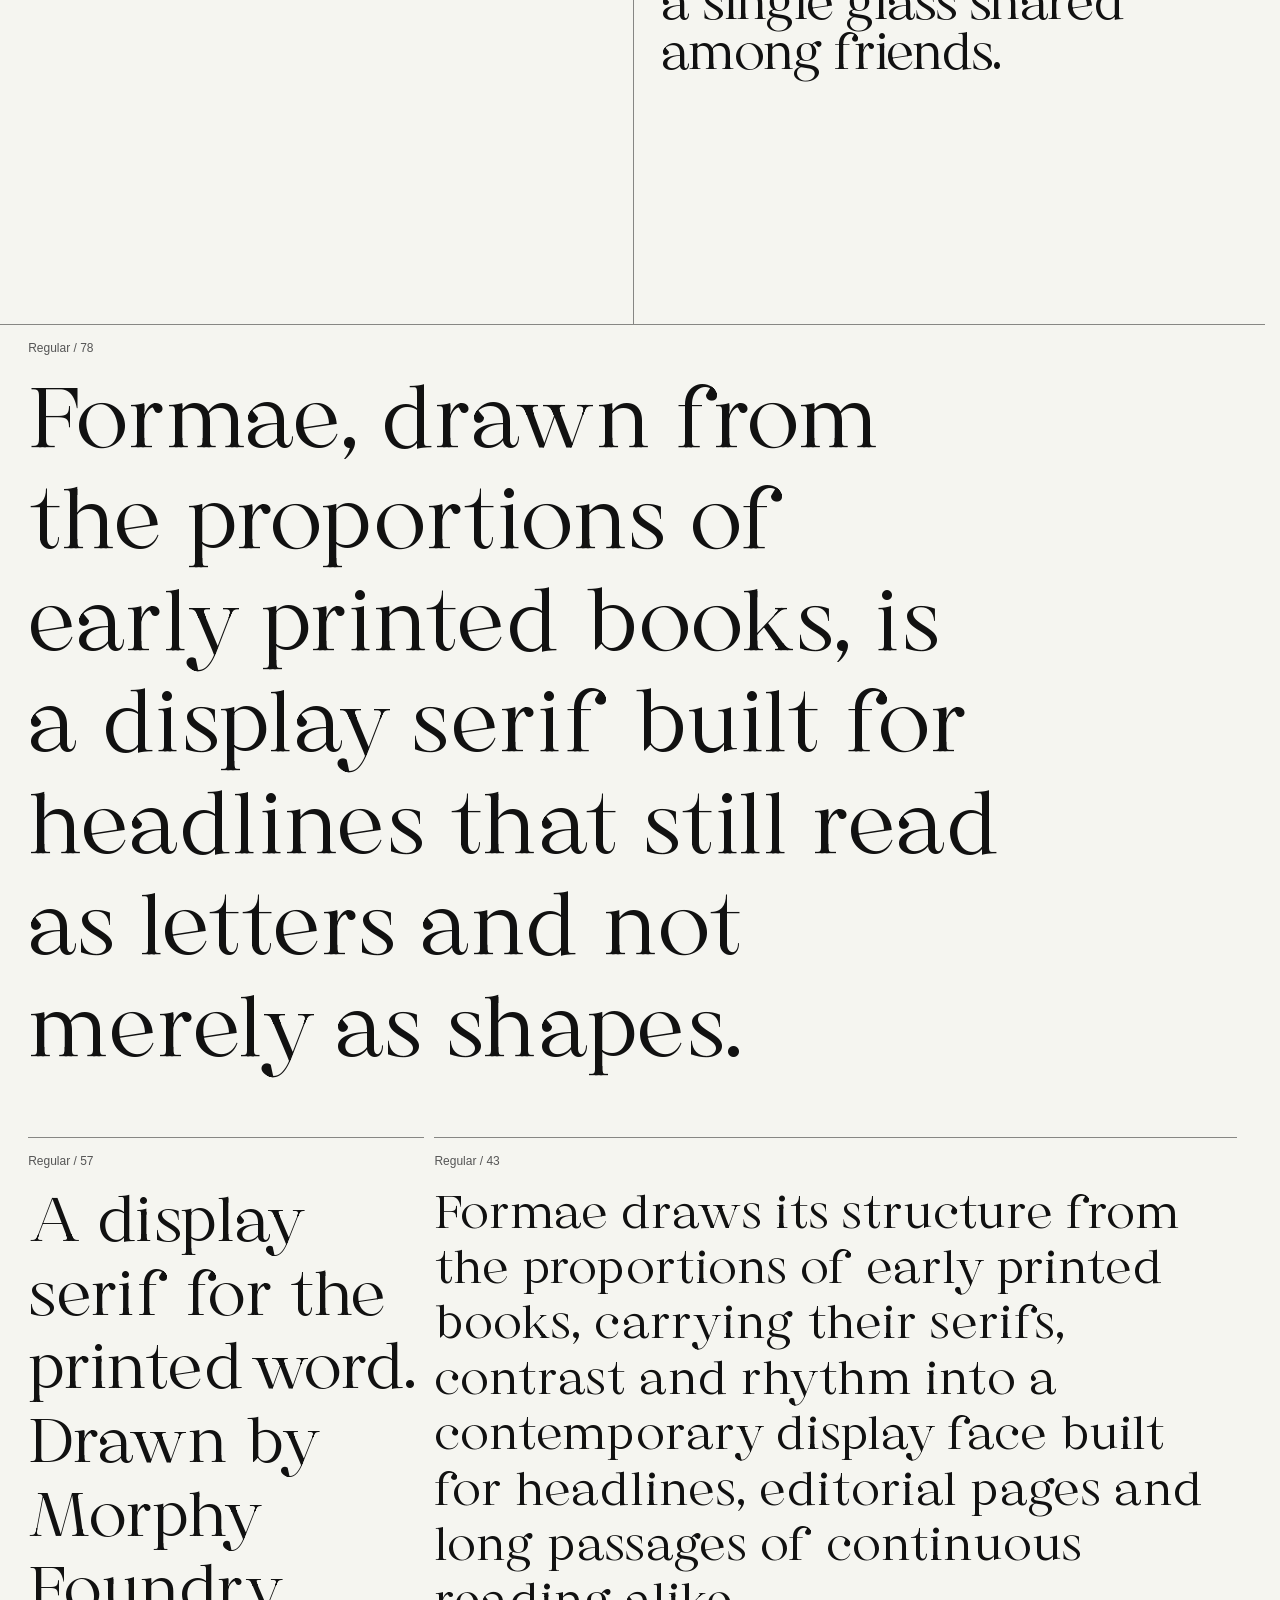
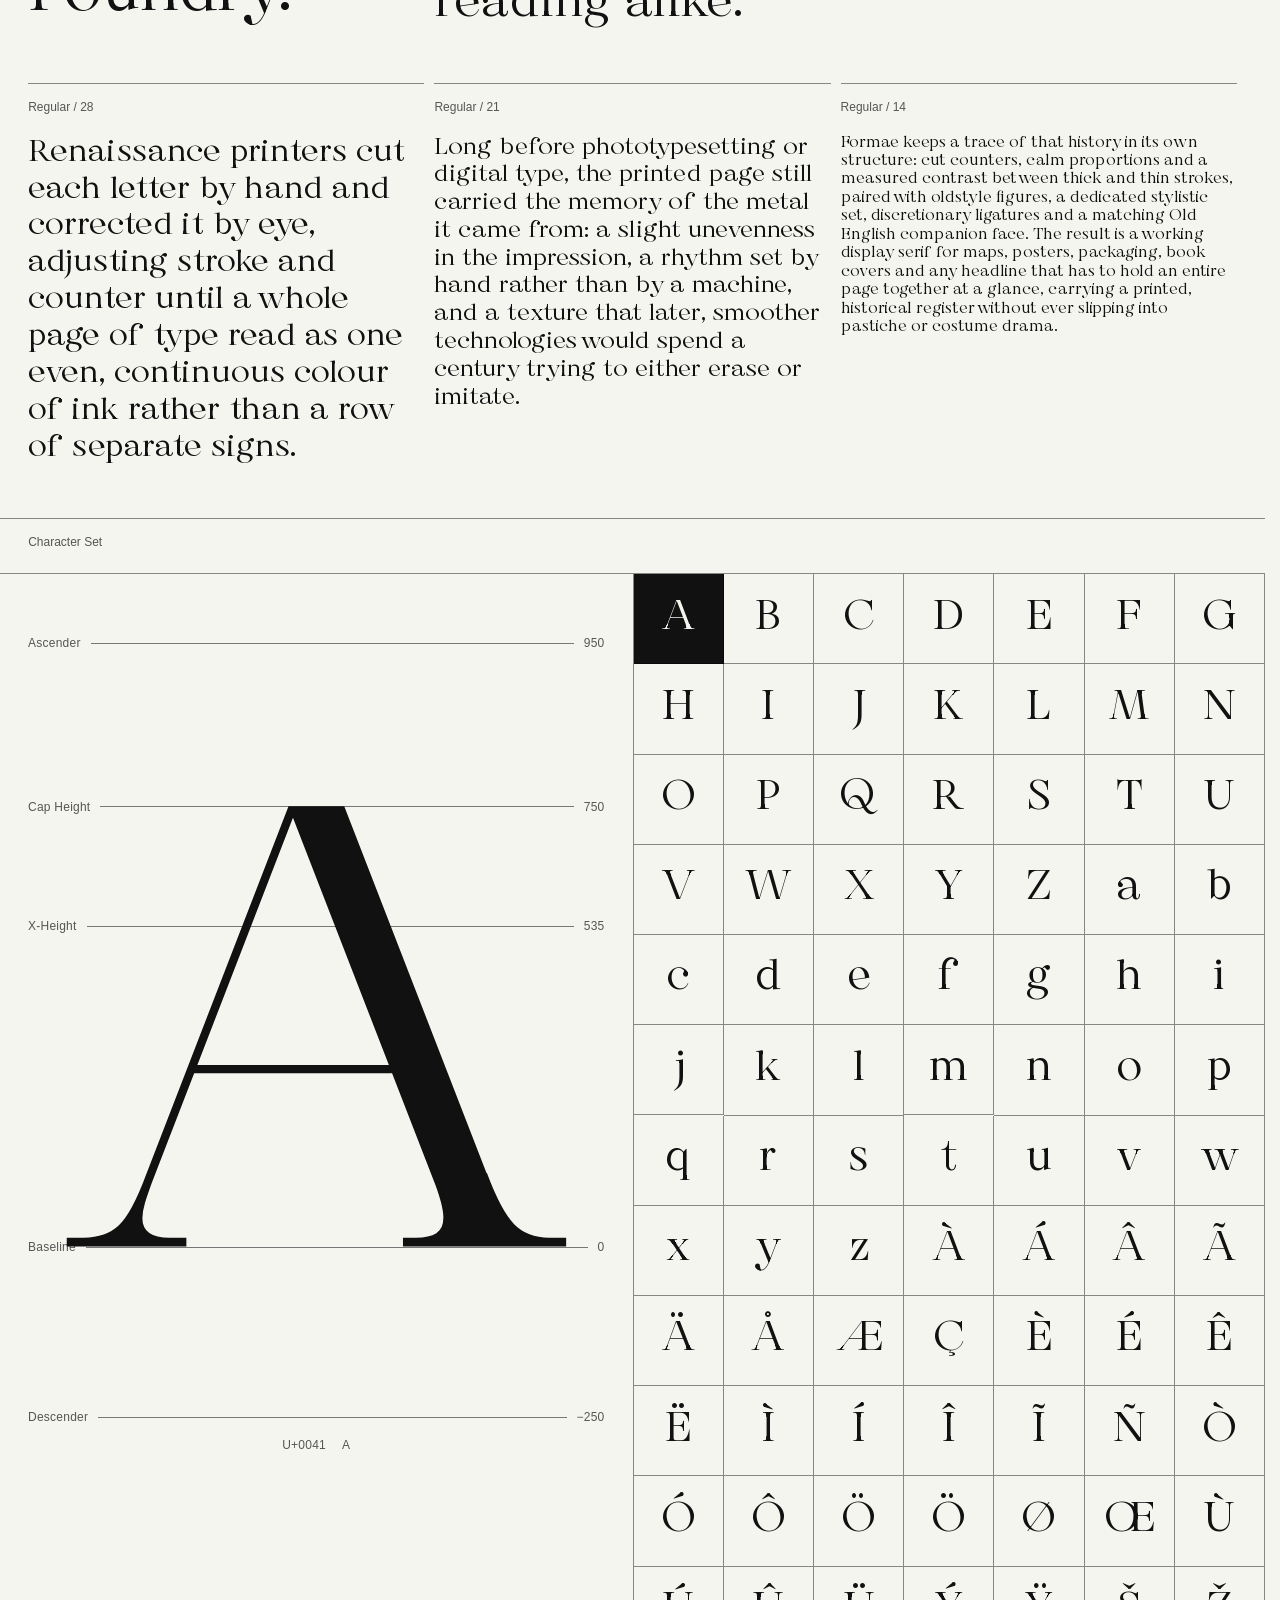
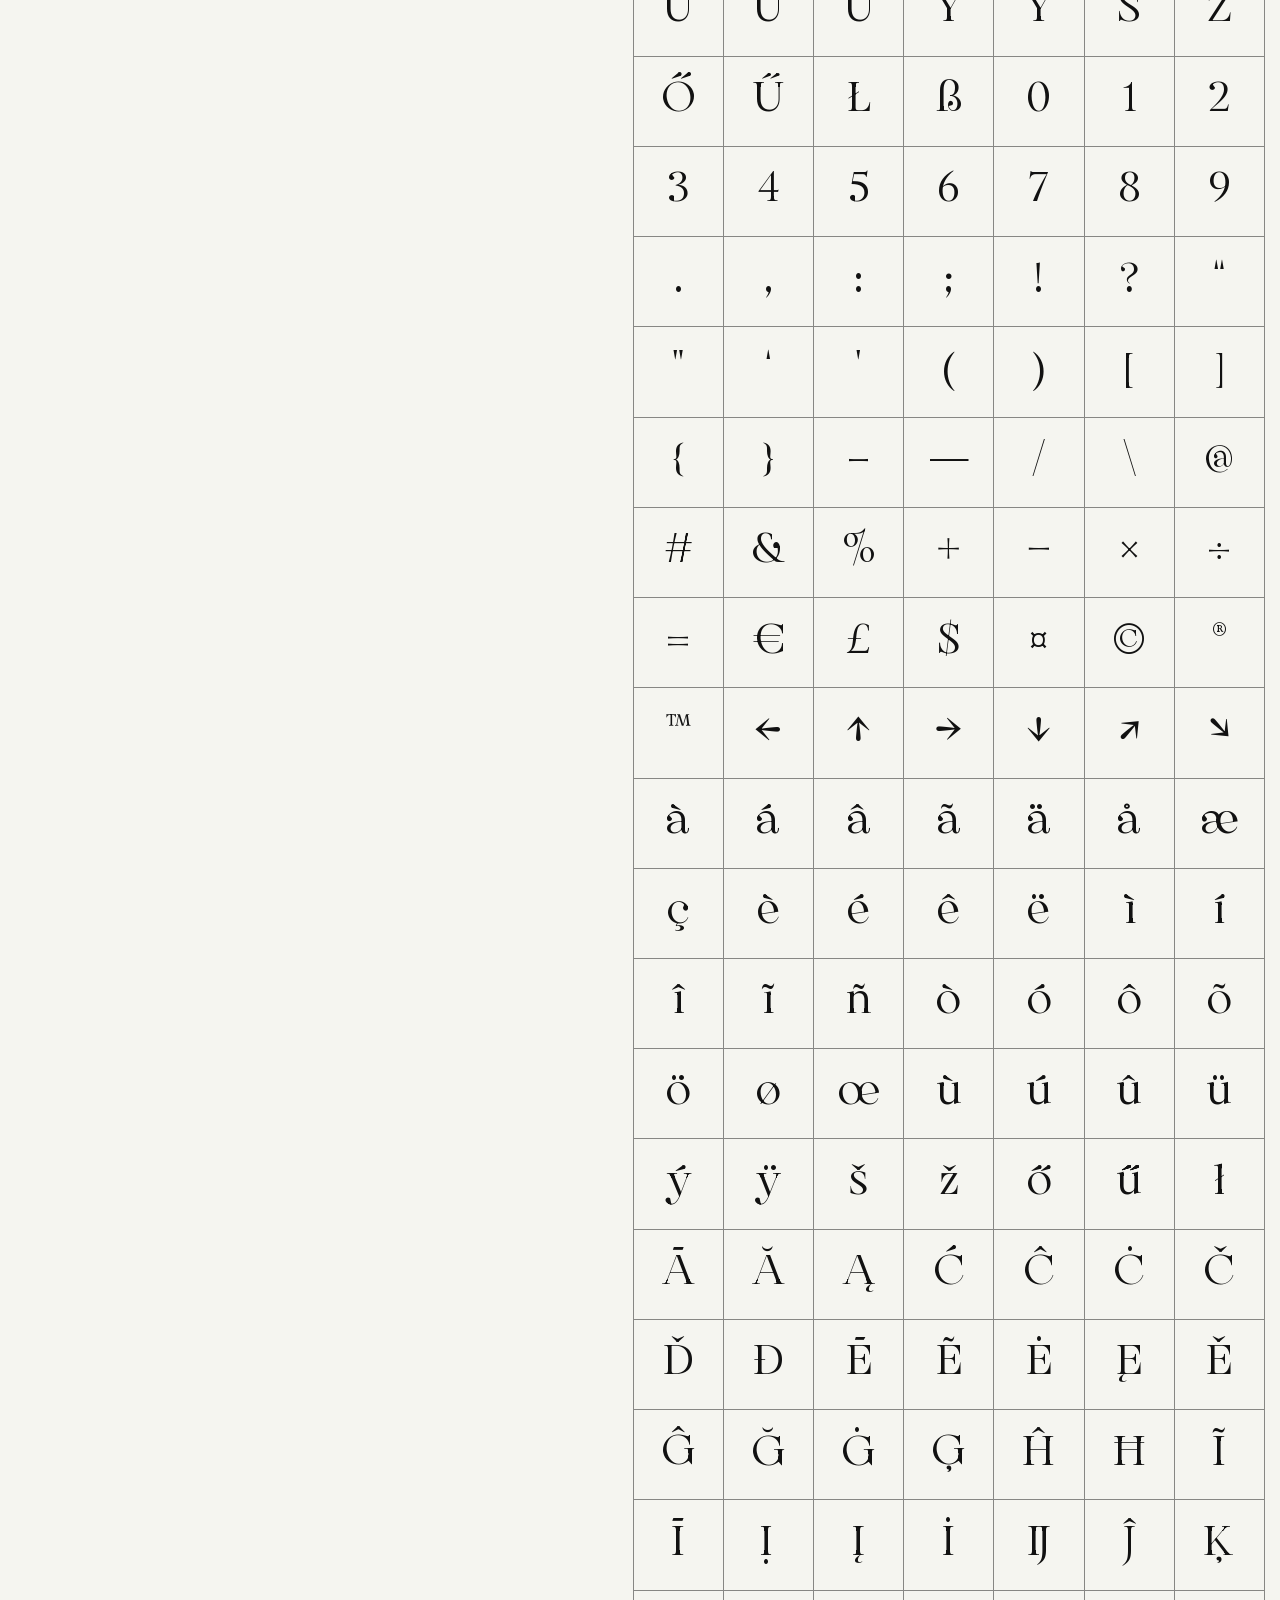
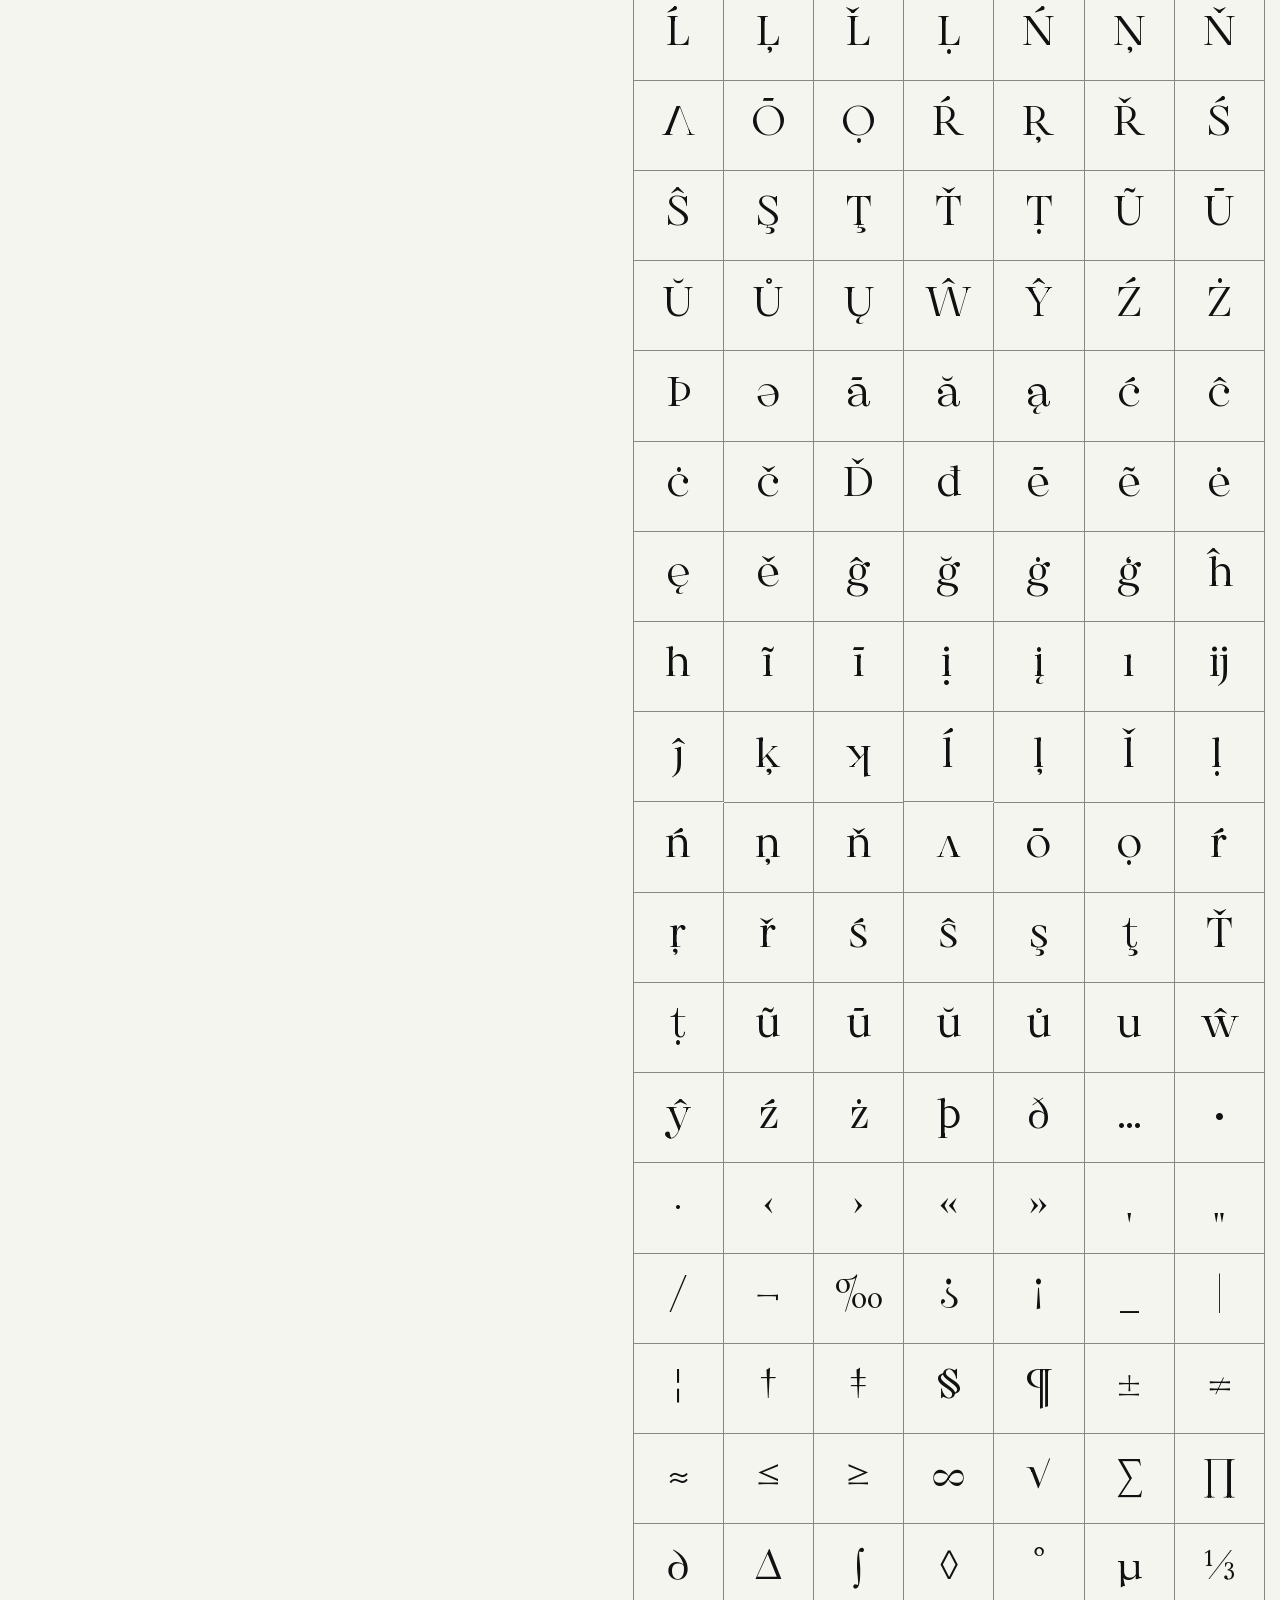
==== commit 6a4c4506: "Design Mode: select/hover the text itself, not its padded wrapper Clicking or hovering near text but" ====
--- a/formae/index.html
+++ b/formae/index.html
@@ -661,7 +661,7 @@
 
   </main>
 
-  <script src="script.js?v=design-mode-parent1"></script>
+  <script src="script.js?v=design-mode-textleaf1"></script>
 
 </body>
 
